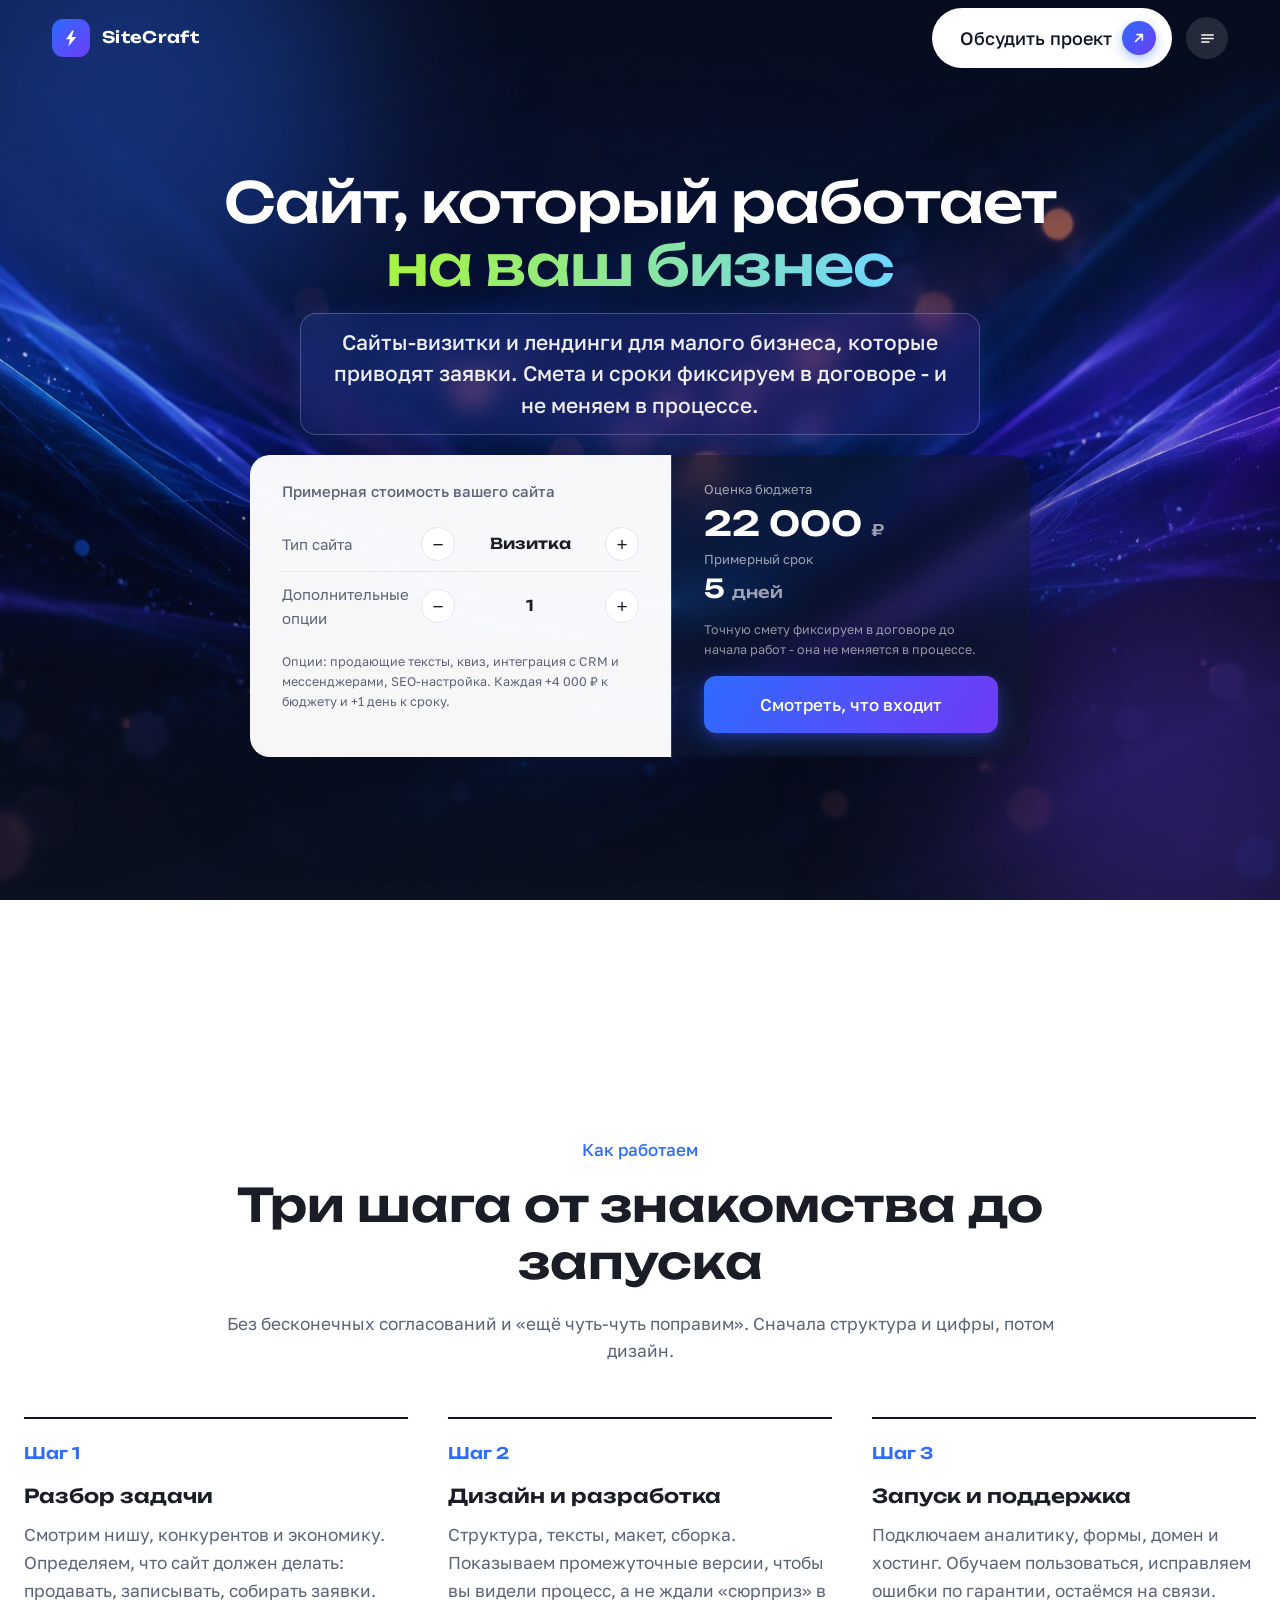
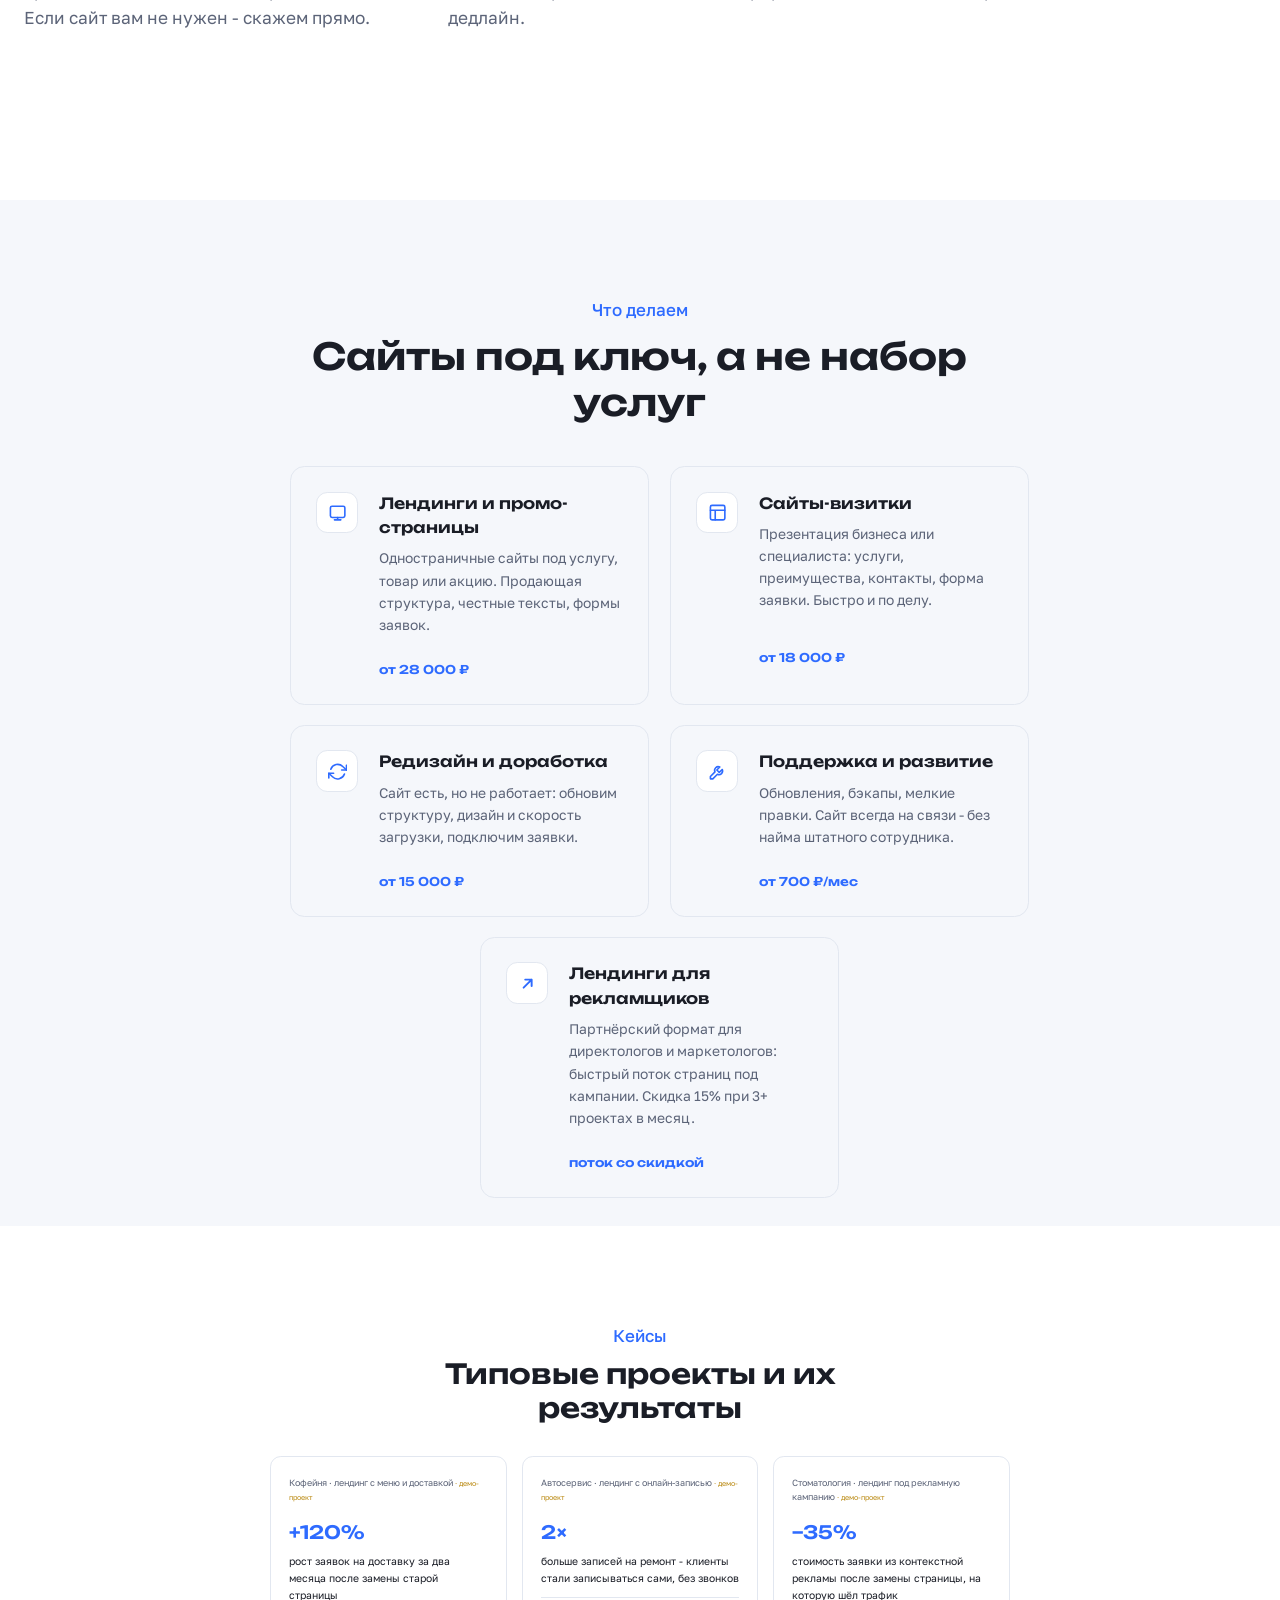
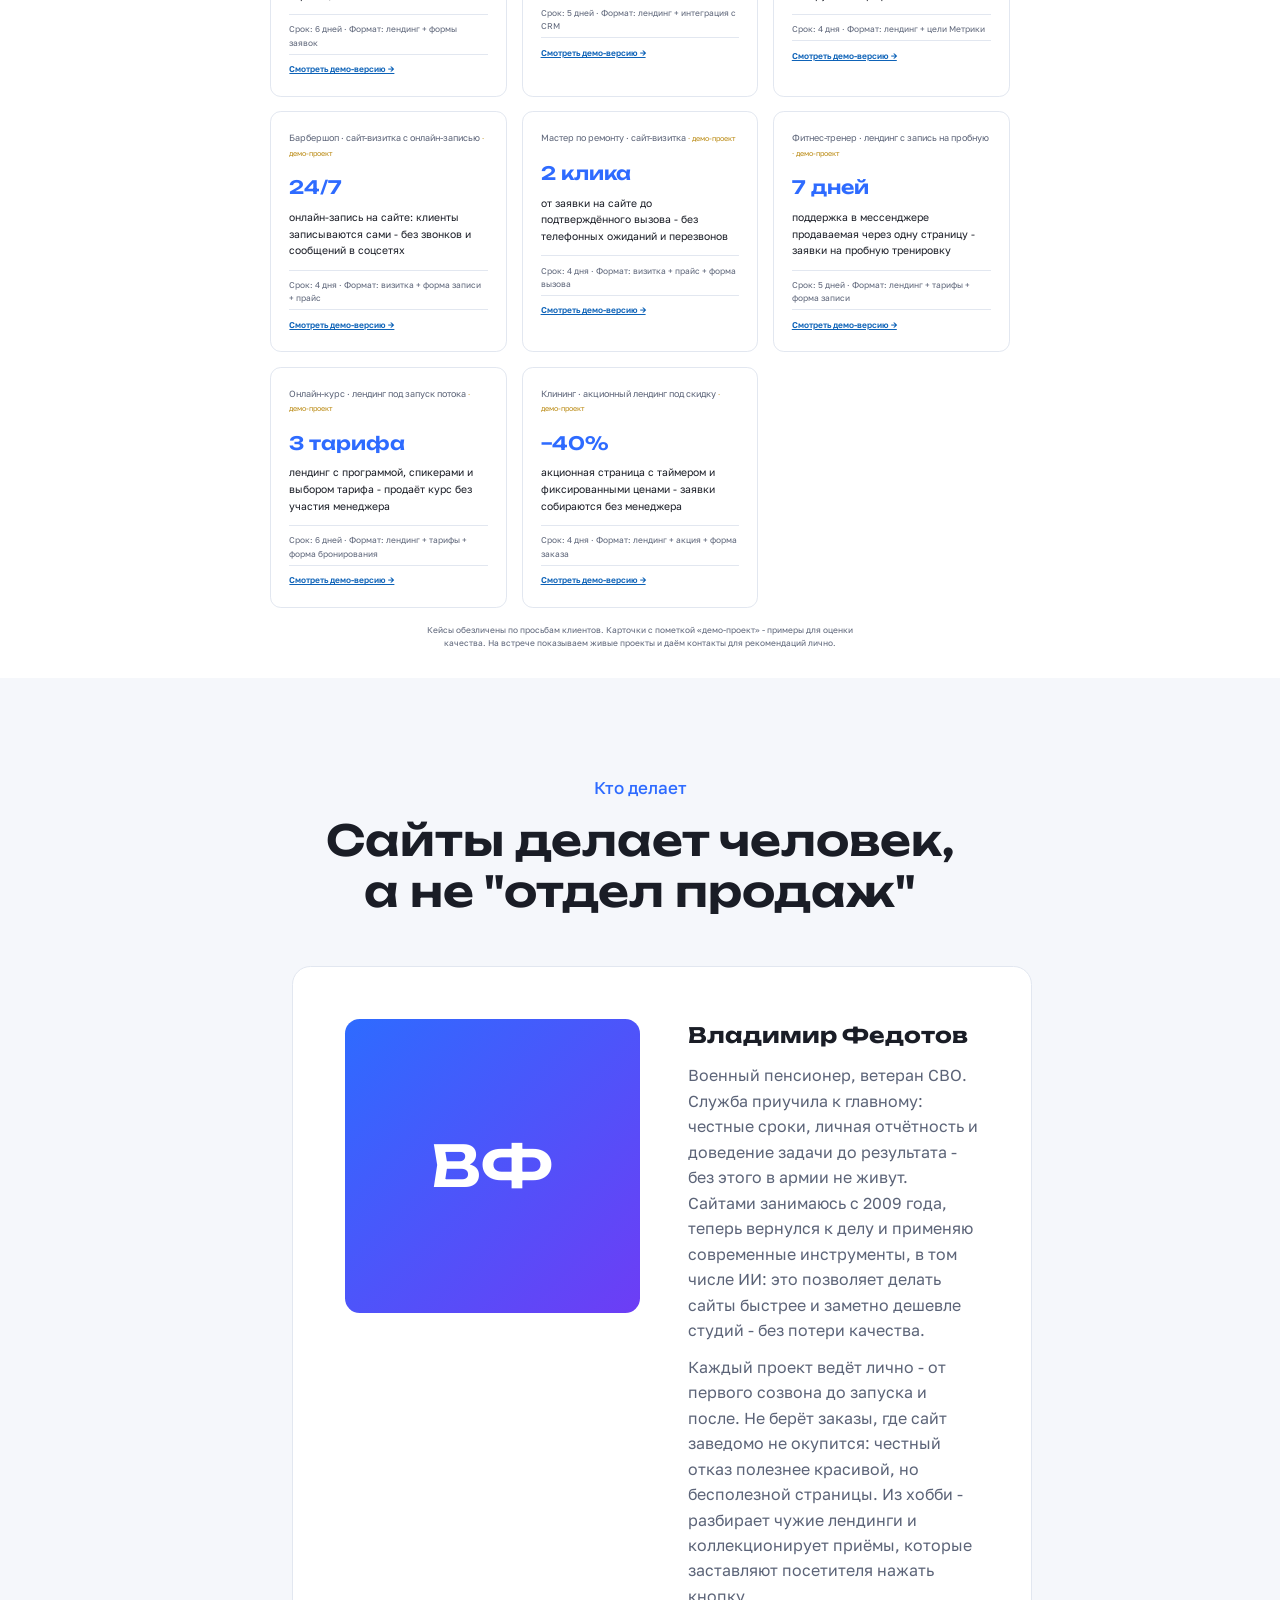
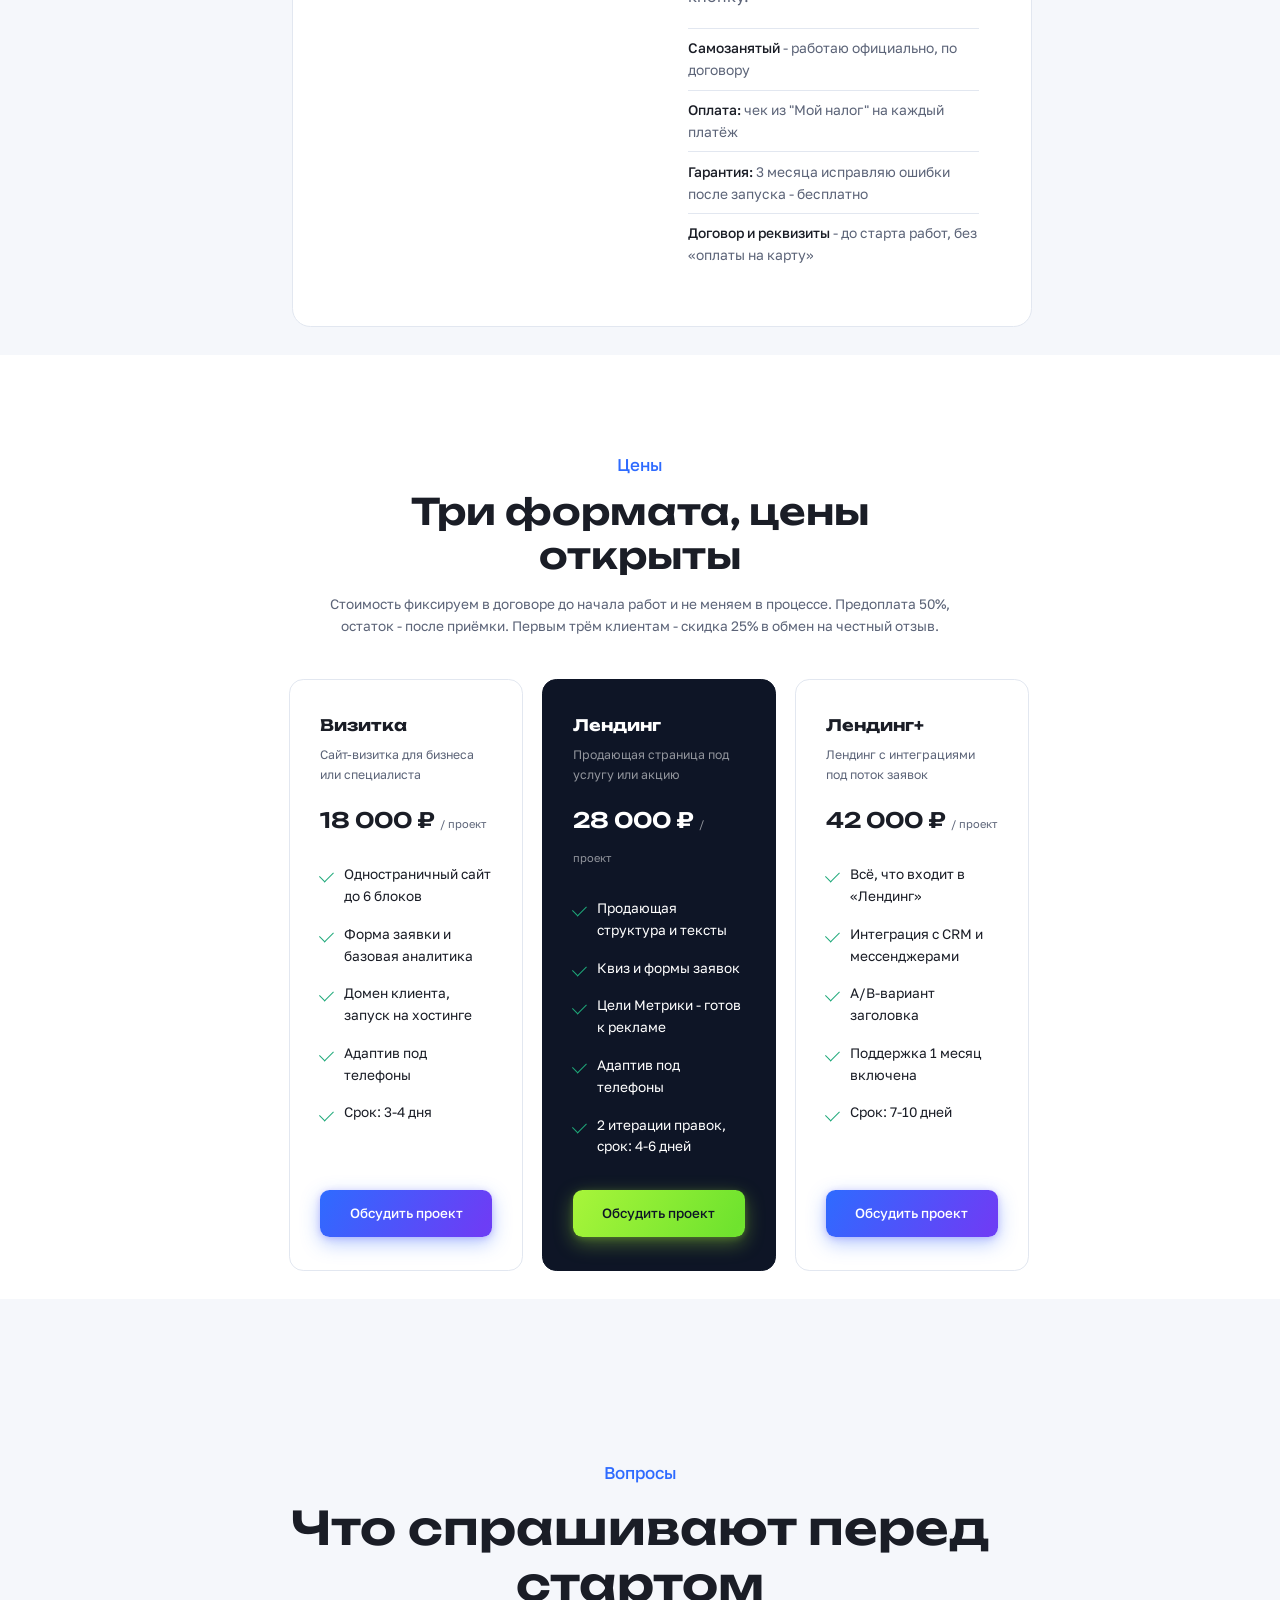
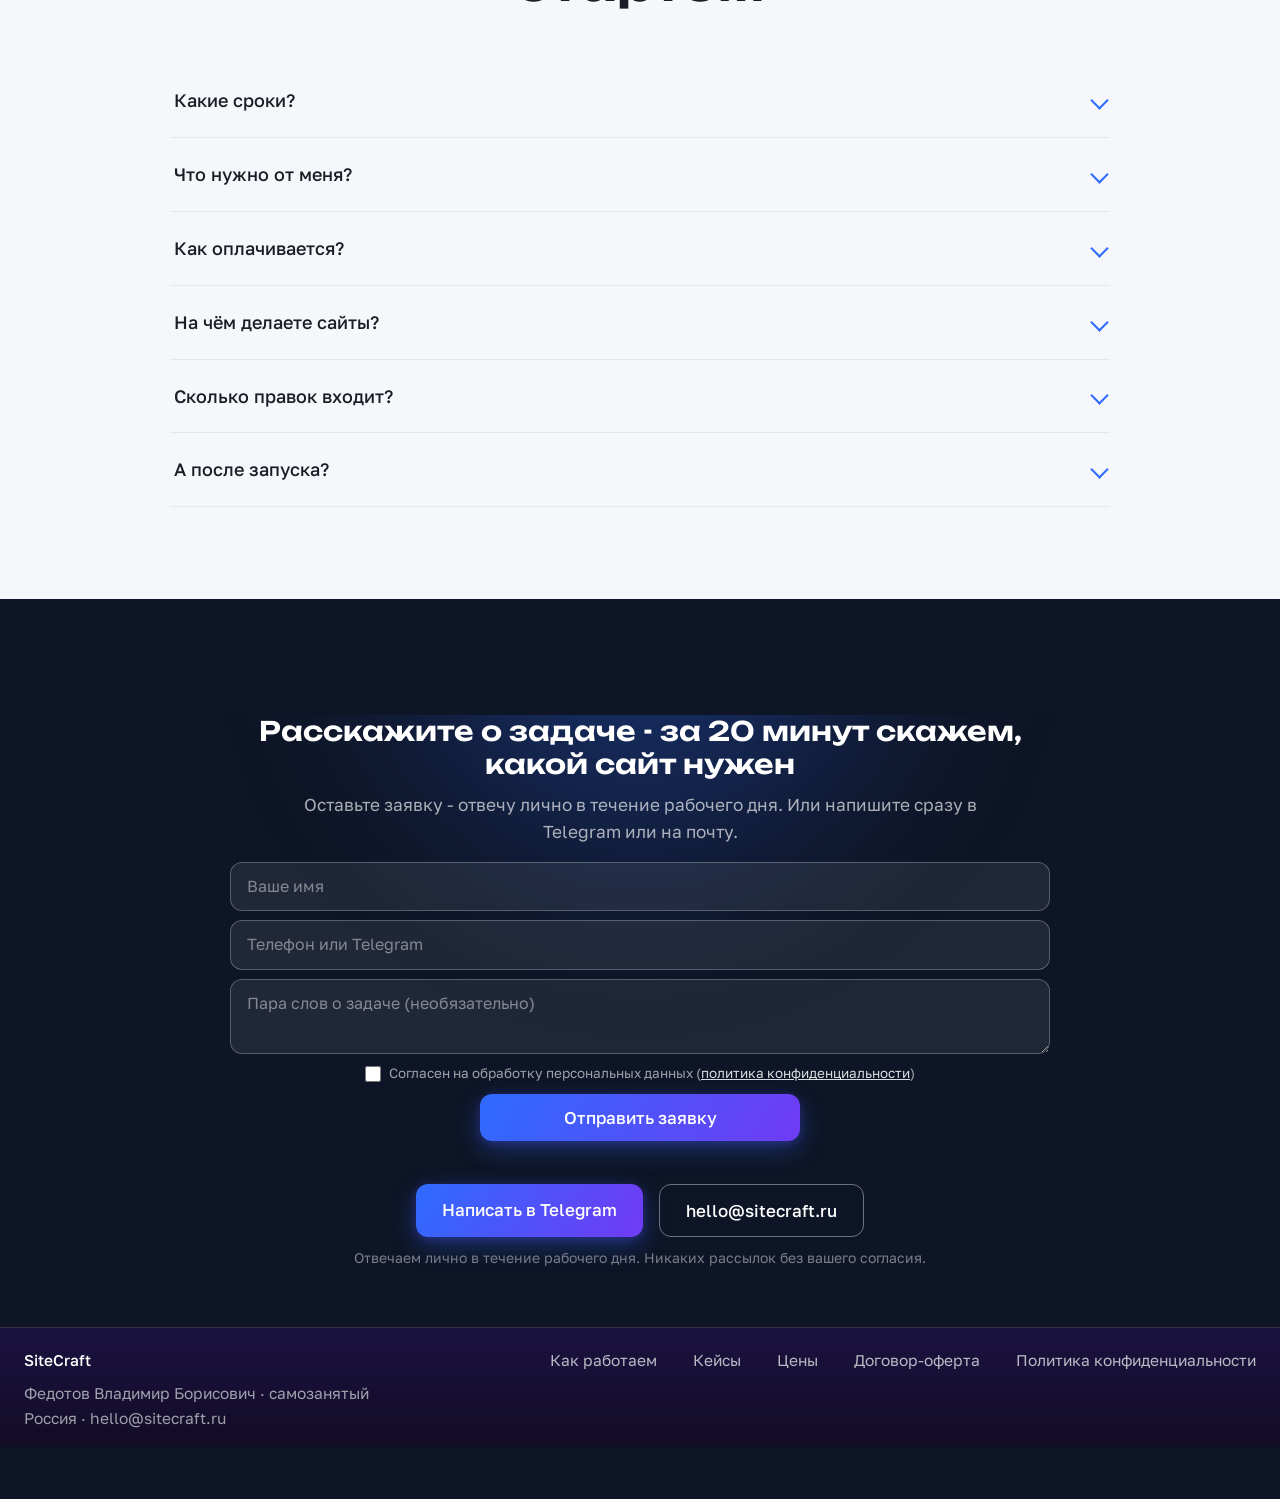
==== index.html @ a9b00335 "Шапка не перекрывает заголовки: scroll-padding-top для снапа и якорей + возврат к якорю после подгон" ====
<!DOCTYPE html>
<html lang="ru">
<head>
<meta charset="UTF-8">
<meta name="viewport" content="width=device-width, initial-scale=1.0">
<title>SiteCraft - создание сайтов для малого и среднего бизнеса</title>
<meta name="description" content="Создаю сайты-визитки и лендинги для малого бизнеса: от 18 000 ₽, 3–10 дней, договор, чек самозанятого.">
<meta property="og:title" content="SiteCraft - сайты, которые работают на ваш бизнес">
<meta property="og:description" content="Сайты-визитки и лендинги под ключ. Цены открыты: от 18 000 ₽, договор, гарантия условиями.">
<meta property="og:type" content="website">
<link rel="icon" href="data:image/svg+xml,%3Csvg xmlns='http://www.w3.org/2000/svg' viewBox='0 0 32 32'%3E%3Crect width='32' height='32' rx='9' fill='%232E6BFF'/%3E%3Cpath d='M18 5 L9 18 h6 l-3 9 L23 13 h-7 l3 -8 z' fill='white'/%3E%3C/svg%3E">
<link rel="preconnect" href="https://fonts.googleapis.com">
<link rel="preconnect" href="https://fonts.gstatic.com" crossorigin>
<link href="https://fonts.googleapis.com/css2?family=Golos+Text:wght@400;500;700&family=Unbounded:wght@500;600&display=swap" rel="stylesheet">
<link rel="stylesheet" href="css/style.css?v=22">
</head>
<body>

<header id="header">
  <nav class="nav">
    <a class="nav-logo" href="#top">
      <span class="mark">
        <svg viewBox="0 0 24 24" fill="none"><path d="M13 2 L5 13 h5 l-2 9 L18 10 h-6 l3 -8 z" fill="#fff"/></svg>
      </span>
      <span>SiteCraft</span>
    </a>
    <div class="nav-right">
      <a class="pill" href="#contacts">
        <span>Обсудить проект</span>
        <span class="circle">
          <svg viewBox="0 0 24 24" fill="none" stroke-width="2.4" stroke-linecap="round" stroke-linejoin="round"><path d="M7 17 L17 7 M9 7 h8 v8"/></svg>
        </span>
      </a>
      <button class="burger" id="burger" aria-label="Меню" aria-expanded="false">
        <svg viewBox="0 0 24 24" fill="none" stroke-width="2.2" stroke-linecap="round"><path d="M4 7h16M4 12h16M4 17h10"/></svg>
      </button>
    </div>
  </nav>
  <div class="mobile-menu" id="mobileMenu">
    <a href="#steps">Как работаем</a>
    <a href="#services">Что делаем</a>
    <a href="#cases">Кейсы</a>
    <a href="#pricing">Цены</a>
    <a href="#faq">Вопросы</a>
  </div>
</header>

<!-- Hero -->
<section class="hero" id="top" style="padding:0;">
  <div class="hero-bg" role="img" aria-label="Абстрактный тёмный фон со световыми линиями"></div>
  <div class="orb orb-1" aria-hidden="true"></div>
  <div class="orb orb-2" aria-hidden="true"></div>
  <div class="hero-inner">
    <div class="hero-top">
      <h1>Сайт, который работает<br><span class="grad-text">на ваш бизнес</span></h1>
      <p class="sub">Сайты-визитки и лендинги для малого бизнеса, которые приводят заявки. Смета и сроки фиксируем в договоре - и не меняем в процессе.</p>
    </div>
    <div class="calc-wrap">
    <div class="calc">
      <div class="calc-input">
        <h3>Примерная стоимость вашего сайта</h3>
        <div class="stepper-row">
          <span class="lbl">Тип сайта</span>
          <div class="stepper">
            <button type="button" data-target="type" data-dir="-1" aria-label="Предыдущий тип">−</button>
            <span class="val" id="typeVal">Лендинг</span>
            <button type="button" data-target="type" data-dir="1" aria-label="Следующий тип">+</button>
          </div>
        </div>
        <div class="stepper-row">
          <span class="lbl">Дополнительные опции</span>
          <div class="stepper">
            <button type="button" data-target="opts" data-dir="-1" aria-label="Меньше опций">−</button>
            <span class="val" id="optsVal">1</span>
            <button type="button" data-target="opts" data-dir="1" aria-label="Больше опций">+</button>
          </div>
        </div>
        <p class="hint">Опции: продающие тексты, квиз, интеграция с CRM и мессенджерами, SEO-настройка. Каждая +4 000 ₽ к бюджету и +1 день к сроку.</p>
      </div>
      <div class="calc-out">
        <div class="lbl">Оценка бюджета</div>
        <div class="big" id="budget">22 000 <small>₽</small></div>
        <div class="lbl">Примерный срок</div>
        <div class="big" id="termOut">5 <small>дней</small></div>
        <p class="note">Точную смету фиксируем в договоре до начала работ - она не меняется в процессе.</p>
        <a class="btn btn-primary" href="#pricing" id="calcCta">Смотреть, что входит</a>
      </div>
    </div>
    </div>
  </div>
</section>

<!-- Этапы -->
<section id="steps">
  <div class="container">
    <div class="section-head">
      <p class="section-label">Как работаем</p>
      <h2>Три шага от знакомства до запуска</h2>
      <p class="section-sub">Без бесконечных согласований и «ещё чуть-чуть поправим». Сначала структура и цифры, потом дизайн.</p>
    </div>
    <div class="steps-grid">
      <div class="step reveal">
        <span class="num">Шаг 1</span>
        <h3>Разбор задачи</h3>
        <p>Смотрим нишу, конкурентов и экономику. Определяем, что сайт должен делать: продавать, записывать, собирать заявки. Если сайт вам не нужен - скажем прямо.</p>
      </div>
      <div class="step reveal">
        <span class="num">Шаг 2</span>
        <h3>Дизайн и разработка</h3>
        <p>Структура, тексты, макет, сборка. Показываем промежуточные версии, чтобы вы видели процесс, а не ждали «сюрприз» в дедлайн.</p>
      </div>
      <div class="step reveal">
        <span class="num">Шаг 3</span>
        <h3>Запуск и поддержка</h3>
        <p>Подключаем аналитику, формы, домен и хостинг. Обучаем пользоваться, исправляем ошибки по гарантии, остаёмся на связи.</p>
      </div>
    </div>
  </div>
</section>

<!-- Услуги -->
<section class="services" id="services">
  <div class="container">
    <div class="section-head">
      <p class="section-label">Что делаем</p>
      <h2>Сайты под ключ, а не набор услуг</h2>
    </div>
    <div class="svc-list">
      <div class="svc reveal">
        <span class="icon"><svg viewBox="0 0 24 24" fill="none" stroke-width="2" stroke-linecap="round" stroke-linejoin="round"><rect x="3" y="4" width="18" height="14" rx="2"/><path d="M8 21h8M12 18v3"/></svg></span>
        <div>
          <h3>Лендинги и промо-страницы</h3>
          <p>Одностраничные сайты под услугу, товар или акцию. Продающая структура, честные тексты, формы заявок.</p>
        </div>
        <span class="tag">от 28 000 ₽</span>
      </div>
      <div class="svc reveal">
        <span class="icon"><svg viewBox="0 0 24 24" fill="none" stroke-width="2" stroke-linecap="round" stroke-linejoin="round"><rect x="3" y="3" width="18" height="18" rx="2"/><path d="M3 9h18M9 21V9"/></svg></span>
        <div>
          <h3>Сайты-визитки</h3>
          <p>Презентация бизнеса или специалиста: услуги, преимущества, контакты, форма заявки. Быстро и по делу.</p>
        </div>
        <span class="tag">от 18 000 ₽</span>
      </div>
      <div class="svc reveal">
        <span class="icon"><svg viewBox="0 0 24 24" fill="none" stroke-width="2" stroke-linecap="round" stroke-linejoin="round"><path d="M23 4v6h-6M1 20v-6h6"/><path d="M3.5 9a9 9 0 0 1 14.9-3.4L23 10M1 14l4.6 4.4A9 9 0 0 0 20.5 15"/></svg></span>
        <div>
          <h3>Редизайн и доработка</h3>
          <p>Сайт есть, но не работает: обновим структуру, дизайн и скорость загрузки, подключим заявки.</p>
        </div>
        <span class="tag">от 15 000 ₽</span>
      </div>
      <div class="svc reveal">
        <span class="icon"><svg viewBox="0 0 24 24" fill="none" stroke-width="2" stroke-linecap="round" stroke-linejoin="round"><path d="M14.7 6.3a4.5 4.5 0 0 0-6 6L3 18v3h3l5.7-5.7a4.5 4.5 0 0 0 6-6L14 13l-3-3z"/></svg></span>
        <div>
          <h3>Поддержка и развитие</h3>
          <p>Обновления, бэкапы, мелкие правки. Сайт всегда на связи - без найма штатного сотрудника.</p>
        </div>
        <span class="tag">от 700 ₽/мес</span>
      </div>
      <div class="svc reveal">
        <span class="icon"><svg viewBox="0 0 24 24" fill="none" stroke-width="2.4" stroke-linecap="round" stroke-linejoin="round"><path d="M7 17 L17 7 M9 7 h8 v8"/></svg></span>
        <div>
          <h3>Лендинги для рекламщиков</h3>
          <p>Партнёрский формат для директологов и маркетологов: быстрый поток страниц под кампании. Скидка 15% при 3+ проектах в месяц.</p>
        </div>
        <span class="tag">поток со скидкой</span>
      </div>
    </div>
  </div>
</section>

<!-- Кейсы -->
<section id="cases">
  <div class="container">
    <div class="section-head">
      <p class="section-label">Кейсы</p>
      <h2>Типовые проекты и их результаты</h2>
    </div>
    <div class="cases">
      <div class="case reveal">
        <p class="who">Кофейня · лендинг с меню и доставкой <span style="color:#b8860b;font-size:12px">· демо-проект</span></p>
        <div class="metric">+120%</div>
        <p class="what">рост заявок на доставку за два месяца после замены старой страницы</p>
        <p class="term">Срок: 6 дней · Формат: лендинг + формы заявок</p>
        <p class="term" style="margin-top:6px"><a href="cases/coffee.html" target="_blank" style="color:#0e63b8;font-weight:600">Смотреть демо-версию →</a></p>
      </div>
      <div class="case reveal">
        <p class="who">Автосервис · лендинг с онлайн-записью <span style="color:#b8860b;font-size:12px">· демо-проект</span></p>
        <div class="metric">2×</div>
        <p class="what">больше записей на ремонт - клиенты стали записываться сами, без звонков</p>
        <p class="term">Срок: 5 дней · Формат: лендинг + интеграция с CRM</p>
        <p class="term" style="margin-top:6px"><a href="cases/autoservice.html" target="_blank" style="color:#0e63b8;font-weight:600">Смотреть демо-версию →</a></p>
      </div>
      <div class="case reveal">
        <p class="who">Стоматология · лендинг под рекламную кампанию <span style="color:#b8860b;font-size:12px">· демо-проект</span></p>
        <div class="metric">−35%</div>
        <p class="what">стоимость заявки из контекстной рекламы после замены страницы, на которую шёл трафик</p>
        <p class="term">Срок: 4 дня · Формат: лендинг + цели Метрики</p>
        <p class="term" style="margin-top:6px"><a href="cases/dentistry.html" target="_blank" style="color:#0e63b8;font-weight:600">Смотреть демо-версию →</a></p>
      </div>
      <div class="case reveal">
        <p class="who">Барбершоп · сайт-визитка с онлайн-записью <span style="color:#b8860b;font-size:12px">· демо-проект</span></p>
        <div class="metric">24/7</div>
        <p class="what">онлайн-запись на сайте: клиенты записываются сами - без звонков и сообщений в соцсетях</p>
        <p class="term">Срок: 4 дня · Формат: визитка + форма записи + прайс</p>
        <p class="term" style="margin-top:6px"><a href="cases/barbershop.html" target="_blank" style="color:#0e63b8;font-weight:600">Смотреть демо-версию →</a></p>
      </div>
      <div class="case reveal">
        <p class="who">Мастер по ремонту · сайт-визитка <span style="color:#b8860b;font-size:12px">· демо-проект</span></p>
        <div class="metric">2 клика</div>
        <p class="what">от заявки на сайте до подтверждённого вызова - без телефонных ожиданий и перезвонов</p>
        <p class="term">Срок: 4 дня · Формат: визитка + прайс + форма вызова</p>
        <p class="term" style="margin-top:6px"><a href="cases/repair.html" target="_blank" style="color:#0e63b8;font-weight:600">Смотреть демо-версию →</a></p>
      </div>
      <div class="case reveal">
        <p class="who">Фитнес-тренер · лендинг с запись на пробную <span style="color:#b8860b;font-size:12px">· демо-проект</span></p>
        <div class="metric">7 дней</div>
        <p class="what">поддержка в мессенджере продаваемая через одну страницу - заявки на пробную тренировку</p>
        <p class="term">Срок: 5 дней · Формат: лендинг + тарифы + форма записи</p>
        <p class="term" style="margin-top:6px"><a href="cases/fitness.html" target="_blank" style="color:#0e63b8;font-weight:600">Смотреть демо-версию →</a></p>
      </div>
      <div class="case reveal">
        <p class="who">Онлайн-курс · лендинг под запуск потока <span style="color:#b8860b;font-size:12px">· демо-проект</span></p>
        <div class="metric">3 тарифа</div>
        <p class="what">лендинг с программой, спикерами и выбором тарифа - продаёт курс без участия менеджера</p>
        <p class="term">Срок: 6 дней · Формат: лендинг + тарифы + форма бронирования</p>
        <p class="term" style="margin-top:6px"><a href="cases/course.html" target="_blank" style="color:#0e63b8;font-weight:600">Смотреть демо-версию →</a></p>
      </div>
      <div class="case reveal">
        <p class="who">Клининг · акционный лендинг под скидку <span style="color:#b8860b;font-size:12px">· демо-проект</span></p>
        <div class="metric">−40%</div>
        <p class="what">акционная страница с таймером и фиксированными ценами - заявки собираются без менеджера</p>
        <p class="term">Срок: 4 дня · Формат: лендинг + акция + форма заказа</p>
        <p class="term" style="margin-top:6px"><a href="cases/promo.html" target="_blank" style="color:#0e63b8;font-weight:600">Смотреть демо-версию →</a></p>
      </div>
    </div>
    <p class="cases-note">Кейсы обезличены по просьбам клиентов. Карточки с пометкой «демо-проект» - примеры для оценки качества. На встрече показываем живые проекты и даём контакты для рекомендаций лично.</p>
  </div>
</section>

<!-- Автор -->
<section class="author" id="author">
  <div class="container">
    <div class="section-head">
      <p class="section-label">Кто делает</p>
      <h2>Сайты делает человек,<br>а не "отдел продаж"</h2>
    </div>
    <div class="author-box reveal">
      <div class="author-photo" aria-hidden="true">ВФ</div>
      <div>
        <h3>Владимир Федотов</h3>
        <p>Военный пенсионер, ветеран СВО. Служба приучила к главному: честные сроки, личная отчётность и доведение задачи до результата - без этого в армии не живут. Сайтами занимаюсь с 2009 года, теперь вернулся к делу и применяю современные инструменты, в том числе ИИ: это позволяет делать сайты быстрее и заметно дешевле студий - без потери качества.</p>
        <p>Каждый проект ведёт лично - от первого созвона до запуска и после. Не берёт заказы, где сайт заведомо не окупится: честный отказ полезнее красивой, но бесполезной страницы. Из хобби - разбирает чужие лендинги и коллекционирует приёмы, которые заставляют посетителя нажать кнопку.</p>
        <ul class="requisites">
          <li><b>Самозанятый</b> - работаю официально, по договору</li>
          <li><b>Оплата:</b> чек из "Мой налог" на каждый платёж</li>
          <li><b>Гарантия:</b> 3 месяца исправляю ошибки после запуска - бесплатно</li>
          <li><b>Договор и реквизиты</b> - до старта работ, без «оплаты на карту»</li>
        </ul>
      </div>
    </div>
  </div>
</section>

<!-- Цены -->
<section id="pricing">
  <div class="container">
    <div class="section-head">
      <p class="section-label">Цены</p>
      <h2>Три формата, цены открыты</h2>
      <p class="section-sub">Стоимость фиксируем в договоре до начала работ и не меняем в процессе. Предоплата 50%, остаток - после приёмки. Первым трём клиентам - скидка 25% в обмен на честный отзыв.</p>
    </div>
    <div class="pricing">
      <div class="price-card reveal">
        <h3>Визитка</h3>
        <p class="for">Сайт-визитка для бизнеса или специалиста</p>
        <div class="price">18 000 ₽ <small>/ проект</small></div>
        <ul>
          <li>Одностраничный сайт до 6 блоков</li>
          <li>Форма заявки и базовая аналитика</li>
          <li>Домен клиента, запуск на хостинге</li>
          <li>Адаптив под телефоны</li>
          <li>Срок: 3-4 дня</li>
        </ul>
        <a class="btn btn-primary" href="#contacts">Обсудить проект</a>
      </div>
      <div class="price-card featured reveal">
        <h3>Лендинг</h3>
        <p class="for">Продающая страница под услугу или акцию</p>
        <div class="price">28 000 ₽ <small>/ проект</small></div>
        <ul>
          <li>Продающая структура и тексты</li>
          <li>Квиз и формы заявок</li>
          <li>Цели Метрики - готов к рекламе</li>
          <li>Адаптив под телефоны</li>
          <li>2 итерации правок, срок: 4-6 дней</li>
        </ul>
        <a class="btn btn-primary" href="#contacts">Обсудить проект</a>
      </div>
      <div class="price-card reveal">
        <h3>Лендинг+</h3>
        <p class="for">Лендинг с интеграциями под поток заявок</p>
        <div class="price">42 000 ₽ <small>/ проект</small></div>
        <ul>
          <li>Всё, что входит в «Лендинг»</li>
          <li>Интеграция с CRM и мессенджерами</li>
          <li>A/B-вариант заголовка</li>
          <li>Поддержка 1 месяц включена</li>
          <li>Срок: 7-10 дней</li>
        </ul>
        <a class="btn btn-primary" href="#contacts">Обсудить проект</a>
      </div>
    </div>
  </div>
</section>

<!-- FAQ -->
<section class="services" id="faq">
  <div class="container">
    <div class="section-head">
      <p class="section-label">Вопросы</p>
      <h2>Что спрашивают перед стартом</h2>
    </div>
    <div class="faq">
      <details class="reveal">
        <summary>Какие сроки?</summary>
        <p>Сайт-визитка - 3-4 дня, лендинг - 4-6 дней, лендинг с интеграциями - 7-10 дней. Срок фиксируем в договоре. Срочный запуск за 48 часов - +50% к стоимости.</p>
      </details>
      <details class="reveal">
        <summary>Что нужно от меня?</summary>
        <p>Описание бизнеса, доступы к старому сайту (если есть) и 1-2 часа в неделю на согласования. Тексты пишем мы - вам останется проверить факты.</p>
      </details>
      <details class="reveal">
        <summary>Как оплачивается?</summary>
        <p>Предоплата 50%, остаток - после приёмки. На Авито и Kwork работаю через безопасную сделку. После каждого платежа - чек из «Мой налог», работаю официально как самозанятый.</p>
      </details>
      <details class="reveal">
        <summary>На чём делаете сайты?</summary>
        <p>Подбираем под задачу: современные конструкторы без абонентской платы, Tilda, WordPress или самописная сборка. Не привязываем вас к себе - по договору сайт и доступы принадлежат вам.</p>
      </details>
      <details class="reveal">
        <summary>Сколько правок входит?</summary>
        <p>Две итерации правок на каждом этапе. Обычно этого хватает, потому что показываем промежуточные версии, а не ждём дедлайна.</p>
      </details>
      <details class="reveal">
        <summary>А после запуска?</summary>
        <p>3 месяца исправляю ошибки бесплатно. Дальше - по желанию: поддержка от 700 ₽/мес или разовые задачи. Правки сверх двух итераций - 1 500 ₽/час.</p>
      </details>
    </div>
  </div>
</section>

<!-- Финальный CTA и подвал: на компьютере - один общий экран -->
<div class="tail">
<section class="final" id="contacts">
  <div class="container">
    <h2>Расскажите о задаче - за 20 минут скажем, какой сайт нужен</h2>
    <p>Оставьте заявку - отвечу лично в течение рабочего дня. Или напишите сразу в Telegram или на почту.</p>
    <form id="leadForm" action="https://formsubmit.co/ajax/fedotov1963@yandex.ru" method="POST">
      <input type="text" name="_honey" style="display:none" tabindex="-1" autocomplete="off">
      <input type="hidden" name="_subject" value="Заявка с сайта SiteCraft">
      <input type="hidden" name="_template" value="table">
      <input type="hidden" name="_captcha" value="false">
      <input type="text" name="Имя" placeholder="Ваше имя" required>
      <input type="text" name="Телефон или Telegram" placeholder="Телефон или Telegram" required>
      <textarea name="Сообщение" placeholder="Пара слов о задаче (необязательно)" rows="2"></textarea>
      <label class="consent">
        <input type="checkbox" required>
        <span>Согласен на обработку персональных данных (<a href="privacy.html" style="color:rgba(255,255,255,.85);">политика конфиденциальности</a>)</span>
      </label>
      <button class="btn btn-primary" type="submit">Отправить заявку</button>
      <p class="form-status" id="formStatus"></p>
    </form>
    <div class="actions">
      <a class="btn btn-primary" href="https://t.me/sitecraft_studio" target="_blank" rel="noopener">Написать в Telegram</a>
      <a class="btn btn-ghost-dark" href="mailto:hello@sitecraft.ru">hello@sitecraft.ru</a>
    </div>
    <p class="fine">Отвечаем лично в течение рабочего дня. Никаких рассылок без вашего согласия.</p>
  </div>
</section>

<footer>
  <div class="container footer-grid">
    <div>
      <p style="color:#fff; font-weight:500; margin-bottom:8px;">SiteCraft</p>
      <p>Федотов Владимир Борисович · самозанятый</p>
      <p>Россия · hello@sitecraft.ru</p>
    </div>
    <ul class="footer-links">
      <li><a href="#steps">Как работаем</a></li>
      <li><a href="#cases">Кейсы</a></li>
      <li><a href="#pricing">Цены</a></li>
      <li><a href="oferta.html">Договор-оферта</a></li>
      <li><a href="privacy.html">Политика конфиденциальности</a></li>
    </ul>
  </div>
</footer>
</div>

<script src="js/main.js?v=5" defer></script>
</body>
</html>
---- css/style.css ----
:root {
  --blue: #2E6BFF;
  --blue-dark: #2456CC;
  --lime: #A8F53A;
  --ink: #0E1526;
  --text: #1A1D26;
  --muted: #5C6478;
  --cloud: #F5F7FB;
  --line: #E2E7F0;
  --white: #FFFFFF;
  --green: #1FA97A;
  --txt: 17px;
}

* { margin: 0; padding: 0; box-sizing: border-box; }
html { scroll-behavior: smooth; scroll-snap-type: y proximity; -webkit-text-size-adjust: 100%; }
body { overflow-x: hidden; }
body {
  font-family: 'Golos Text', 'Segoe UI', Arial, sans-serif;
  color: var(--text);
  background: var(--white);
  font-size: 17px;
  line-height: 1.6;
  -webkit-font-smoothing: antialiased;
}
h1, h2, h3 { font-family: 'Unbounded', 'Golos Text', sans-serif; }
.container { max-width: 1120px; margin: 0 auto; padding: 0 24px; }
section { padding: 100px 0; scroll-snap-align: start; scroll-margin-top: 76px; }
footer { scroll-snap-align: end; }

/* ---------- Шапка ---------- */
header {
  position: fixed; top: 0; left: 0; right: 0; z-index: 50;
  transition: background .3s, border-color .3s;
  border-bottom: 1px solid transparent;
}
header.scrolled {
  background: rgba(14, 21, 38, .92);
  border-bottom-color: rgba(255,255,255,.08);
}
.nav {
  display: flex; align-items: center; justify-content: space-between;
  height: 76px; max-width: 1240px; margin: 0 auto; padding: 0 32px;
}
.nav-logo { display: flex; align-items: center; gap: 12px; text-decoration: none; }
.nav-logo .mark {
  width: 38px; height: 38px; border-radius: 11px;
  background: linear-gradient(135deg, #2E6BFF, #6D3DF5);
  display: grid; place-items: center; flex: none;
}
.nav-logo .mark svg { width: 19px; height: 19px; }
.nav-logo span {
  font-family: 'Unbounded', sans-serif; font-weight: 600; font-size: 14px;
  color: var(--white); letter-spacing: .02em;
}
.nav-right { display: flex; align-items: center; gap: 14px; }
.pill {
  display: inline-flex; align-items: center; gap: 10px;
  background: var(--white); color: var(--ink);
  font-family: 'Golos Text', sans-serif; font-weight: 500; font-size: 15px;
  padding: 11px 14px 11px 22px; border-radius: 100px;
  text-decoration: none; border: none; cursor: pointer;
  transition: box-shadow .2s, transform .1s;
}
.pill:hover { box-shadow: 0 6px 20px rgba(0,0,0,.3); }
.pill:active { transform: scale(.98); }
.pill .circle {
  width: 30px; height: 30px; border-radius: 50%;
  background: linear-gradient(135deg, #2E6BFF, #6D3DF5);
  box-shadow: 0 4px 12px rgba(46,107,255,.4);
  display: grid; place-items: center; flex: none;
}
.pill .circle svg { width: 14px; height: 14px; stroke: #fff; }
.burger {
  display: grid; place-items: center;
  width: 42px; height: 42px; border-radius: 50%;
  background: rgba(255,255,255,.12); border: none; cursor: pointer;
}
.burger svg { width: 17px; height: 17px; stroke: #fff; }
.mobile-menu {
  display: none; flex-direction: column; gap: 4px;
  background: rgba(14,21,38,.97); padding: 12px 32px 24px;
  border-bottom: 1px solid rgba(255,255,255,.1);
}
.mobile-menu.open { display: flex; }
.mobile-menu a {
  color: rgba(255,255,255,.85); text-decoration: none; font-size: 16px; padding: 12px 0;
}

/* ---------- Hero ---------- */
.hero {
  position: relative; min-height: 100vh;
  display: flex; flex-direction: column;
  color: var(--white);
  overflow: hidden;
}
.hero-bg {
  position: absolute; inset: 0;
  background: url('../assets/hero-bg.jpg') center / cover no-repeat, var(--ink);
}
.hero-bg::after {
  content: ""; position: absolute; inset: 0;
  background: linear-gradient(180deg, rgba(14,21,38,.45) 0%, rgba(14,21,38,.15) 45%, rgba(14,21,38,.72) 100%);
}
.hero-inner {
  position: relative; z-index: 1; flex: 1;
  display: flex; flex-direction: column; justify-content: center;
  padding: 84px 0 20px;
}
.hero-top {
  position: relative; z-index: 1;
  text-align: center; padding: 0 24px 20px;
}
.hero h1 {
  font-size: clamp(32px, 5vw, 56px); font-weight: 500;
  letter-spacing: -.015em; line-height: 1.12;
  max-width: 900px; margin: 0 auto 16px;
}
/* Вторая строка заголовка - переливающийся градиент */
.grad-text {
  background: linear-gradient(110deg, #A8F53A 0%, #6FD6FF 50%, #A8F53A 100%);
  background-size: 200% 100%;
  -webkit-background-clip: text; background-clip: text;
  color: transparent;
  animation: gradflow 6s ease-in-out infinite;
}
@keyframes gradflow {
  0%, 100% { background-position: 0% 0; }
  50% { background-position: 100% 0; }
}

/* Свечения, плывущие за контентом hero */
.orb {
  position: absolute; border-radius: 50%;
  filter: blur(90px); pointer-events: none;
}
.orb-1 {
  width: 480px; height: 480px; top: -140px; left: -120px;
  background: rgba(46,107,255,.38);
  animation: drift1 14s ease-in-out infinite;
}
.orb-2 {
  width: 420px; height: 420px; bottom: -80px; right: -100px;
  background: rgba(109,61,245,.32);
  animation: drift2 18s ease-in-out infinite;
}
@keyframes drift1 {
  0%, 100% { transform: translate(0, 0); }
  50% { transform: translate(70px, 50px); }
}
@keyframes drift2 {
  0%, 100% { transform: translate(0, 0); }
  50% { transform: translate(-60px, -40px); }
}
.hero .sub {
  display: inline-block;
  font-size: clamp(16px, 2vw, 21px); font-weight: 500;
  line-height: 1.5; color: rgba(255,255,255,.92);
  max-width: 680px; margin: 0 auto;
  background: linear-gradient(120deg, rgba(46,107,255,.16) 0%, rgba(109,61,245,.14) 50%, rgba(46,107,255,.16) 100%);
  background-size: 200% 100%;
  animation: subflow 7s ease-in-out infinite,
             platefloat 6s ease-in-out infinite,
             plateglow 5s ease-in-out infinite;
  backdrop-filter: blur(10px); -webkit-backdrop-filter: blur(10px);
  border: 1px solid rgba(255,255,255,.22);
  border-radius: 16px;
  padding: 13px 22px;
  box-shadow: 0 8px 28px rgba(46,107,255,.18);
}
/* плашка слегка парит над фоном */
@keyframes platefloat {
  0%, 100% { transform: translateY(0); }
  50% { transform: translateY(-4px); }
}
/* мягкое пульсирование свечения и рамки */
@keyframes plateglow {
  0%, 100% {
    box-shadow: 0 8px 28px rgba(46,107,255,.18);
    border-color: rgba(255,255,255,.22);
  }
  50% {
    box-shadow: 0 12px 36px rgba(109,61,245,.35), 0 0 18px rgba(168,245,58,.12);
    border-color: rgba(168,245,58,.4);
  }
}
@keyframes subflow {
  0%, 100% { background-position: 0% 0; }
  50% { background-position: 100% 0; }
}

/* Калькулятор */
.calc-wrap { position: relative; z-index: 1; padding: 0 24px 36px; }
.calc {
  max-width: 780px; margin: 0 auto;
  display: grid; grid-template-columns: 1.15fr 1fr;
  border-radius: 20px; overflow: hidden;
  box-shadow: 0 30px 80px rgba(5,10,25,.5);
}
.calc-input {
  background: rgba(255,255,255,.97);
  padding: 24px 32px;
}
.calc-input h3 {
  font-family: 'Golos Text', sans-serif; font-size: 15px; font-weight: 500;
  color: var(--muted); margin-bottom: 14px;
}
.stepper-row {
  display: flex; align-items: center; justify-content: space-between; gap: 12px;
  padding: 10px 0; border-top: 1px solid var(--line);
}
.stepper-row:first-of-type { border-top: none; }
.stepper-row .lbl { font-size: 15px; color: var(--muted); }
.stepper { display: flex; align-items: center; gap: 16px; }
.stepper button {
  width: 34px; height: 34px; border-radius: 50%;
  border: 1.5px solid var(--line); background: var(--white);
  font-size: 19px; color: var(--text); cursor: pointer; line-height: 1;
  transition: border-color .2s, background .2s;
  display: grid; place-items: center;
}
.stepper button:hover { border-color: var(--blue); color: var(--blue); }
.stepper .val {
  font-family: 'Unbounded', sans-serif; font-size: 15px; font-weight: 600;
  min-width: 118px; text-align: center; white-space: nowrap;
  color: var(--text);
}
.calc-input .hint { margin-top: 12px; font-size: 12.5px; color: var(--muted); }
.calc-out {
  background: rgba(14,21,38,.55);
  backdrop-filter: blur(14px); -webkit-backdrop-filter: blur(14px);
  border-left: 1px solid rgba(255,255,255,.14);
  padding: 24px 32px; color: var(--white);
  display: flex; flex-direction: column; justify-content: center;
}
.calc-out .lbl { font-size: 13px; color: rgba(255,255,255,.6); margin-bottom: 4px; }
.calc-out .big {
  font-family: 'Unbounded', sans-serif; font-size: 34px; font-weight: 600;
  line-height: 1.15; margin-bottom: 6px;
}
.calc-out .big small { font-size: 16px; font-weight: 500; color: rgba(255,255,255,.6); }
#termOut { font-size: 26px; }
.calc-out .note { font-size: 12.5px; color: rgba(255,255,255,.55); margin-top: 10px; }
.calc-out .btn { margin-top: 16px; align-self: flex-start; }

.btn {
  display: inline-block; border: none; cursor: pointer; text-decoration: none;
  font-family: 'Golos Text', sans-serif; font-weight: 500; font-size: 15px;
  padding: 13px 26px; border-radius: 12px;
  transition: background .2s, box-shadow .2s, transform .1s;
}
.btn-primary {
  position: relative; overflow: hidden;
  background: linear-gradient(120deg, #2E6BFF 0%, #6D3DF5 50%, #2E6BFF 100%);
  background-size: 200% 100%;
  background-position: 0% 0;
  color: var(--white);
  box-shadow: 0 8px 24px rgba(46,107,255,.35), 0 2px 8px rgba(109,61,245,.25);
  transition: background-position .5s ease, box-shadow .2s, transform .1s, filter .2s;
}
.btn-primary:hover {
  background-position: 100% 0;
  box-shadow: 0 12px 32px rgba(46,107,255,.5), 0 4px 12px rgba(109,61,245,.35);
}
.btn-primary:active { transform: scale(.98); }
/* блик, пробегающий по кнопке при наведении */
.btn-primary::after {
  content: ""; position: absolute; top: 0; left: -80%;
  width: 50%; height: 100%;
  background: linear-gradient(100deg, transparent, rgba(255,255,255,.35), transparent);
  transform: skewX(-20deg);
  transition: left .6s ease;
  pointer-events: none;
}
.btn-primary:hover::after { left: 130%; }
.btn-ghost-dark {
  background: transparent; color: var(--white);
  border: 1.5px solid rgba(255,255,255,.4);
}
.btn-ghost-dark:hover { background: rgba(255,255,255,.1); }

/* ---------- Секции ---------- */
.section-head { text-align: center; max-width: 640px; margin: 0 auto 64px; }
.section-label { font-size: 15px; color: var(--blue); font-weight: 500; margin-bottom: 14px; }
h2 { font-size: clamp(25px, 3.4vw, 38px); font-weight: 600; line-height: 1.22; }
.section-sub { color: var(--muted); margin-top: 16px; font-size: var(--txt); }

/* Этапы */
.steps-grid { display: grid; grid-template-columns: repeat(3, 1fr); gap: 40px; }
.step { border-top: 2px solid var(--ink); padding-top: 22px; }
.step .num {
  font-family: 'Unbounded', sans-serif; font-size: 14px; font-weight: 600;
  color: var(--blue); display: block; margin-bottom: 14px;
}
.step h3 { font-size: 19px; font-weight: 600; margin-bottom: 10px; }
.step p { color: var(--muted); font-size: var(--txt); }

/* Услуги */
.services { background: var(--cloud); }
.svc-list { max-width: 880px; margin: 0 auto; }
.svc {
  display: grid; grid-template-columns: 56px 1fr auto; gap: 28px; align-items: start;
  padding: 32px 8px; border-top: 1px solid var(--line);
  transition: background .2s;
}
.svc:hover { background: rgba(46,107,255,.03); }
.svc:last-child { border-bottom: 1px solid var(--line); }
.svc .icon {
  width: 52px; height: 52px; border-radius: 14px;
  background: var(--white); border: 1px solid var(--line);
  display: grid; place-items: center;
}
.svc .icon svg { width: 24px; height: 24px; stroke: var(--blue); }
.svc h3 { font-size: 19px; font-weight: 600; margin-bottom: 8px; }
.svc p { color: var(--muted); font-size: var(--txt); max-width: 560px; }
.svc .tag {
  font-family: 'Unbounded', sans-serif; font-size: 13px; font-weight: 600;
  color: var(--blue); white-space: nowrap; padding-top: 6px;
}

/* Кейсы */
.cases { display: grid; grid-template-columns: repeat(3, 1fr); gap: 24px; }
.case { border: 1px solid var(--line); border-radius: 18px; padding: 32px 30px; transition: border-color .2s; }
.case:hover { border-color: #C6D2E8; }
.case .who { font-size: 14px; color: var(--muted); margin-bottom: 22px; }
.case .metric { font-family: 'Unbounded', sans-serif; font-size: 30px; font-weight: 600; color: var(--blue); }
.case .what { margin-top: 10px; font-size: var(--txt); }
.case .term { margin-top: 18px; font-size: 13px; color: var(--muted); border-top: 1px solid var(--line); padding-top: 14px; }
.cases-note { max-width: 720px; margin: 26px auto 0; text-align: center; font-size: 13.5px; color: var(--muted); }

/* Автор */
.author { background: var(--cloud); }
.author-box {
  max-width: 880px; margin: 0 auto;
  display: grid; grid-template-columns: 300px 1fr; gap: 52px; align-items: start;
  background: var(--white); border: 1px solid var(--line); border-radius: 20px;
  padding: 48px;
}
.author-photo {
  aspect-ratio: 1; border-radius: 16px;
  background: linear-gradient(135deg, #2E6BFF, #6D3DF5);
  display: grid; place-items: center;
  font-family: 'Unbounded', sans-serif; font-size: 62px; font-weight: 600; color: var(--white);
}
.author-box h3 { font-size: 23px; margin-bottom: 12px; }
.author-box p { color: var(--muted); margin-bottom: 12px; font-size: var(--txt); }
.requisites { list-style: none; margin-top: 20px; font-size: 14px; color: var(--muted); }
.requisites li { padding: 9px 0; border-top: 1px solid var(--line); }
.requisites b { color: var(--text); font-weight: 500; }

/* Цены */
.pricing { display: grid; grid-template-columns: repeat(3, 1fr); gap: 24px; }
.price-card {
  border: 1px solid var(--line); border-radius: 18px; padding: 36px 30px;
  display: flex; flex-direction: column; transition: border-color .2s;
}
.price-card:hover { border-color: #C6D2E8; }
.price-card.featured { background: var(--ink); color: var(--white); border-color: var(--ink); }
.price-card h3 { font-size: 18px; margin-bottom: 8px; }
.price-card .for { font-size: 14px; color: var(--muted); margin-bottom: 24px; }
.price-card.featured .for { color: rgba(255,255,255,.55); }
.price { font-family: 'Unbounded', sans-serif; font-size: 25px; font-weight: 600; margin-bottom: 24px; }
.price small { font-family: 'Golos Text', sans-serif; font-size: 14px; font-weight: 400; color: var(--muted); }
.price-card.featured .price small { color: rgba(255,255,255,.55); }
.price-card ul { list-style: none; margin-bottom: 30px; flex: 1; }
.price-card li { padding: 8px 0 8px 26px; position: relative; font-size: var(--txt); }
.price-card li::before {
  content: ""; position: absolute; left: 0; top: 15px;
  width: 13px; height: 7px;
  border-left: 2px solid var(--green); border-bottom: 2px solid var(--green);
  transform: rotate(-45deg);
}
.price-card .btn { text-align: center; }
.price-card.featured .btn-primary {
  background: linear-gradient(120deg, #A8F53A 0%, #6FE32E 50%, #A8F53A 100%);
  background-size: 200% 100%;
  background-position: 0% 0;
  color: var(--ink);
  box-shadow: 0 8px 24px rgba(168,245,58,.35), 0 2px 8px rgba(168,245,58,.2);
  transition: background-position .5s ease, box-shadow .2s, transform .1s;
}
.price-card.featured .btn-primary:hover {
  background-position: 100% 0;
  box-shadow: 0 12px 32px rgba(168,245,58,.5);
}

/* FAQ */
.faq { max-width: 760px; margin: 0 auto; }
details { border-bottom: 1px solid var(--line); padding: 22px 4px; }
summary {
  cursor: pointer; font-weight: 500; font-size: 17px; list-style: none;
  display: flex; justify-content: space-between; align-items: center; gap: 16px;
}
summary::-webkit-details-marker { display: none; }
summary::after {
  content: ""; flex: none; width: 11px; height: 11px;
  border-right: 2px solid var(--blue); border-bottom: 2px solid var(--blue);
  transform: rotate(45deg); transition: transform .25s;
}
details[open] summary::after { transform: rotate(-135deg); }
details p { color: var(--muted); padding-top: 14px; max-width: 660px; font-size: var(--txt); }

/* Финальный CTA */
.final { background: var(--ink); color: var(--white); text-align: center; position: relative; overflow: hidden; }
.final::before {
  content: ""; position: absolute; width: 760px; height: 760px;
  top: -480px; left: 50%; transform: translateX(-50%);
  background: radial-gradient(circle, rgba(46,107,255,.4), transparent 62%);
  filter: blur(70px);
}
.final .container { position: relative; z-index: 1; }
.final h2 { margin: 0 auto 20px; max-width: 620px; }
.final p { color: rgba(255,255,255,.65); max-width: 500px; margin: 0 auto 36px; font-size: var(--txt); }
.final .actions { display: flex; gap: 16px; justify-content: center; flex-wrap: wrap; }
.final .fine { margin-top: 22px; font-size: 14px; color: rgba(255,255,255,.45); }

/* Подвал - сливово-фиолетовый градиент, отличается от тёмно-синего блока CTA */
footer {
  background: linear-gradient(180deg, #1B1240 0%, #120C26 100%);
  border-top: 1px solid rgba(109,61,245,.35);
  color: rgba(255,255,255,.6); padding: 46px 0; font-size: 14px;
}
.footer-grid { display: flex; justify-content: space-between; gap: 32px; flex-wrap: wrap; }
footer a { color: rgba(255,255,255,.7); text-decoration: none; }
footer a:hover { color: var(--white); }
.footer-links { display: flex; gap: 24px; list-style: none; flex-wrap: wrap; }

:focus-visible { outline: 2px solid var(--blue); outline-offset: 3px; border-radius: 4px; }

@media (max-width: 900px) {
  :root { --txt: 15px; }
  /* каждый блок целиком на экране, жёсткое прилипание к границе экрана */
  html { scroll-snap-type: y mandatory; }
  /* подвал - тоже полноценный экран */
  footer {
    min-height: 100svh; scroll-snap-align: start;
    display: flex; flex-direction: column; justify-content: center;
    padding: 76px 0 12px;
  }
  footer .footer-grid { flex-direction: column; gap: 26px; }
  section { padding: 68px 0; }
  .nav { padding: 0 20px; height: 64px; }
  .nav-logo .mark { width: 32px; height: 32px; border-radius: 9px; }
  .nav-right .pill span { display: none; }
  .nav-right .pill { padding: 8px; }
  /* hero целиком в один экран телефона */
  .hero { min-height: 100svh; }
  .hero-inner { padding: 76px 0 10px; }
  .hero-top { padding: 0 16px 12px; }
  .hero h1 { font-size: clamp(23px, 7vw, 28px); margin-bottom: 8px; }
  .hero .sub { font-size: 12.5px; padding: 8px 12px; line-height: 1.4; }
  .calc-wrap { padding: 0 16px 8px; }
  .calc { grid-template-columns: 1fr; border-radius: 16px; }
  .calc-input { padding: 10px 14px; }
  .calc-input h3 { font-size: 12.5px; margin-bottom: 4px; }
  .stepper-row { flex-wrap: nowrap; padding: 5px 0; gap: 8px; }
  .stepper-row .lbl { font-size: 13px; }
  .stepper { gap: 8px; margin-left: auto; flex: none; }
  .stepper button { width: 28px; height: 28px; font-size: 16px; }
  .stepper .val { min-width: 68px; font-size: 12px; }
  .calc-input .hint { margin-top: 6px; font-size: 10.5px; line-height: 1.35; }
  /* оценка и срок - в одну строку, кнопка во всю ширину, всё видно без скролла */
  .calc-out {
    padding: 10px 16px 12px; border-left: none; border-top: 1px solid rgba(255,255,255,.14);
    display: grid; grid-template-columns: auto 1fr; column-gap: 14px; align-items: center;
  }
  .calc-out .lbl { font-size: 11px; margin-bottom: 0; }
  .calc-out .big { font-size: 20px; margin-bottom: 0; justify-self: end; }
  .calc-out .big small { font-size: 11px; }
  .calc-out .note {
    grid-column: 1 / -1; font-size: 10.5px; margin-top: 6px; line-height: 1.35;
    display: -webkit-box; -webkit-line-clamp: 2; -webkit-box-orient: vertical; overflow: hidden;
  }
  .calc-out .btn {
    grid-column: 1 / -1; justify-self: stretch; text-align: center;
    margin-top: 8px; padding: 9px 16px; font-size: 13.5px;
  }
  /* на совсем низких экранах убираем второстепенные подписи */
  @media (max-height: 680px) {
    .calc-input .hint, .calc-out .note { display: none; }
    .hero-inner { padding-top: 70px; }
  }
  /* один блок - один экран телефона, блок по центру экрана.
     Верхний отступ = высота шапки: текст никогда не уходит под бренд */
  section {
    min-height: 100svh; scroll-margin-top: 0;
    display: flex; flex-direction: column; justify-content: center;
    padding: 76px 0 12px;
  }
  section > .container { width: 100%; }
  .section-head { margin-bottom: 26px; }
  .section-label { font-size: 12.5px; margin-bottom: 8px; }
  h2 { font-size: clamp(20px, 5.4vw, 26px); }
  .section-sub { margin-top: 10px; line-height: 1.5; }
  /* этапы */
  .steps-grid { grid-template-columns: 1fr; gap: 20px; }
  .step { padding-top: 12px; }
  .step .num { font-size: 12px; margin-bottom: 6px; }
  .step h3 { font-size: 16px; margin-bottom: 4px; }
  .step p { line-height: 1.5; }
  /* услуги */
  .cases { grid-template-columns: 1fr; gap: 12px; }
  .svc { grid-template-columns: 36px 1fr; gap: 12px; padding: 10px 4px; }
  .svc .icon { width: 34px; height: 34px; border-radius: 9px; }
  .svc .icon svg { width: 17px; height: 17px; }
  .svc h3 { font-size: 14.5px; margin-bottom: 2px; }
  .svc p { font-size: var(--txt); line-height: 1.45; }
  .svc .tag { grid-column: 2; font-size: 11px; padding-top: 2px; }
  /* кейсы */
  .case { padding: 14px 16px; border-radius: 14px; }
  .case .who { font-size: 12px; margin-bottom: 6px; }
  .case .metric { font-size: 22px; }
  .case .what { margin-top: 4px; line-height: 1.4; font-size: var(--txt); }
  .case .term { font-size: 11px; margin-top: 8px; padding-top: 6px; }
  .cases-note { font-size: 11.5px; margin-top: 10px; }
  /* автор */
  .author-box { grid-template-columns: 1fr; padding: 20px; gap: 16px; }
  .author-photo { max-width: 110px; font-size: 34px; border-radius: 12px; }
  .author-box h3 { font-size: 18px; margin-bottom: 6px; }
  .author-box p { line-height: 1.5; margin-bottom: 8px; font-size: var(--txt); }
  .requisites { font-size: 12px; margin-top: 10px; }
  .requisites li { padding: 6px 0; }
  /* цены - карточки листаются горизонтально, каждая на экран */
  .pricing {
    display: flex; gap: 14px;
    overflow-x: auto; scroll-snap-type: x mandatory;
    padding: 4px 2px 12px;
    -webkit-overflow-scrolling: touch; scrollbar-width: none;
  }
  .pricing::-webkit-scrollbar { display: none; }
  .price-card { min-width: min(84%, 330px); scroll-snap-align: center; padding: 22px 20px; }
  .price-card .for { font-size: 12.5px; margin-bottom: 14px; }
  .price { font-size: 20px; margin-bottom: 14px; }
  .price-card ul { margin-bottom: 16px; }
  .price-card li { padding: 5px 0 5px 24px; font-size: var(--txt); }
  .price-card li::before { top: 12px; }
  .price-card .btn { padding: 11px; font-size: 14px; }
  /* faq */
  details { padding: 13px 4px; }
  summary { font-size: 14.5px; }
  details p { padding-top: 8px; font-size: var(--txt); }
  /* финальный блок с формой */
  .final { padding: 76px 0 12px; }
  .final h2 { font-size: clamp(18px, 5vw, 22px); margin-bottom: 12px; }
  .final h2 + p { margin: 0 auto 16px; }
  .final p { font-size: var(--txt); }
  .final form { gap: 8px; margin-bottom: 14px; }
  .final input[type="text"], .final textarea { padding: 10px 14px; font-size: 14px; }
  .final form .btn { padding: 10px; min-width: 200px; }
  .final .actions { gap: 10px; margin-bottom: 0; }
  .final .fine { margin-top: 12px; font-size: 12.5px; }
}

/* ---------- Компьютер: один блок - один экран ---------- */
@media (min-width: 901px) {
  :root { --txt: clamp(17px, 1.35vw, 26px); }
  html { scroll-snap-type: y mandatory; }
  /* каждая секция целиком на экране, контент по центру */
  body > section:not(.hero) {
    min-height: 100vh; scroll-margin-top: 0;
    display: flex; flex-direction: column; justify-content: center;
    padding: 96px 0 28px;
  }
  body > section:not(.hero) > .container { width: 100%; }
  /* блок с формой заявки и подвал - один общий экран */
  .tail {
    min-height: 100vh; scroll-snap-align: start; scroll-margin-top: 0;
    display: flex; flex-direction: column; justify-content: center;
    padding: 96px 0 24px;
    background: var(--ink);
  }
  .tail .final { min-height: 0; padding: 0; scroll-snap-align: none; }
  /* блок с формой компактнее, чтобы подвал получился шире */
  .tail .final h2 { margin-bottom: 14px; }
  .tail .final h2 + p { margin: 0 auto 24px; }
  .tail .final form { margin-bottom: 22px; }
  .tail .final .fine { margin-top: 16px; }
  /* подвал - широкая полоса внизу общего экрана */
  .tail footer {
    scroll-snap-align: none; margin-top: 40px;
    padding: 32px 0 30px; font-size: 15px;
    border-top: 1px solid rgba(255,255,255,.14);
  }
  .tail .footer-grid { width: 100%; align-items: flex-start; }
  .tail .footer-links { gap: 30px; }
  /* ---------- Крупный текст, соразмерный ширине окна ---------- */
  body { font-size: clamp(17px, 1.35vw, 26px); }
  .container { max-width: 1280px; }
  .nav-logo span { font-size: 16px; }
  .pill { font-size: 18px; padding: 13px 16px 13px 28px; }
  .pill .circle { width: 34px; height: 34px; }
  .pill .circle svg { width: 16px; height: 16px; }
  /* кнопка "Смотреть, что входит" - во всю ширину блока оценки */
  .calc-out .btn {
    align-self: stretch; text-align: center;
    font-size: 17px; padding: 15px 26px;
  }
  .section-head { max-width: 840px; margin-bottom: 52px; }
  .section-label { font-size: clamp(17px, 1.3vw, 23px); }
  h2 { font-size: clamp(30px, 3.6vw, 52px); }
  .section-sub { font-size: var(--txt); margin-top: 20px; }
  /* этапы */
  .step .num { font-size: 16px; }
  .step h3 { font-size: clamp(19px, 1.5vw, 25px); }
  .step p { font-size: var(--txt); }
  /* услуги - два слева, два справа, один внизу по центру */
  .svc-list { max-width: none; display: grid; grid-template-columns: 1fr 1fr; gap: 26px; }
  .svc {
    grid-template-columns: 56px 1fr; gap: 22px; align-items: start;
    padding: 30px 32px; border: 1px solid var(--line); border-radius: 18px;
  }
  .svc h3 { font-size: clamp(19px, 1.5vw, 25px); }
  .svc p { font-size: var(--txt); max-width: none; }
  .svc .tag { grid-column: 2; font-size: clamp(15px, 1.15vw, 19px); padding-top: 8px; }
  .svc:last-child { grid-column: 1 / -1; justify-self: center; width: 100%; max-width: calc(50% - 13px); }
  /* кейсы */
  .case .who { font-size: clamp(15px, 1.1vw, 18px); }
  .case .metric { font-size: clamp(30px, 2.4vw, 42px); }
  .case .what { font-size: var(--txt); }
  .case .term { font-size: clamp(14px, 1vw, 17px); }
  .cases-note { font-size: clamp(14px, 1.05vw, 17px); }
  /* автор - карточка на всю ширину страницы */
  .author-box { max-width: none; padding: 56px; grid-template-columns: 320px 1fr; }
  .author-box h3 { font-size: clamp(23px, 1.8vw, 30px); }
  .author-box p { font-size: var(--txt); }
  .requisites { font-size: clamp(15px, 1.15vw, 18.5px); }
  /* цены - карточки шире, текст крупнее */
  .price-card { padding: 42px 38px; }
  .price-card h3 { font-size: clamp(20px, 1.5vw, 26px); }
  .price-card .for { font-size: clamp(15.5px, 1.15vw, 19px); }
  .price { font-size: clamp(26px, 2.1vw, 36px); }
  .price small { font-size: clamp(14px, 1.05vw, 17.5px); }
  .price-card li { font-size: var(--txt); padding: 10px 0 10px 30px; }
  .price-card li::before { top: 19px; width: 15px; height: 9px; }
  .price-card .btn { font-size: 17px; padding: 16px 28px; }
  /* faq */
  .faq { max-width: 940px; }
  summary { font-size: clamp(18px, 1.4vw, 23px); }
  details p { font-size: var(--txt); max-width: none; }
  /* форма обратной связи - шире, текст крупнее */
  .final h2 { max-width: 820px; font-size: clamp(28px, 2.8vw, 44px); }
  .final p { max-width: 700px; font-size: var(--txt); }
  /* подвал */
  .tail footer { font-size: 18px; }
  .tail .footer-links { gap: 36px; }
}

/* Плавное появление блоков (всплывают на экране) */
.reveal { opacity: 0; transform: translateY(26px); transition: opacity .7s ease, transform .7s cubic-bezier(.2,.7,.3,1); }
.reveal.visible { opacity: 1; transform: none; }

/* Форма заявки в финальном блоке */
.final form { max-width: 520px; margin: 0 auto 30px; display: flex; flex-direction: column; gap: 12px; }
.final input[type="text"], .final input[type="email"], .final textarea {
  width: 100%; background: rgba(255,255,255,.08);
  border: 1.5px solid rgba(255,255,255,.25); border-radius: 12px;
  color: var(--white); font: inherit; font-size: 15px;
  padding: 12px 16px; resize: vertical;
}
.final input::placeholder, .final textarea::placeholder { color: rgba(255,255,255,.45); }
.final input:focus, .final textarea:focus { outline: none; border-color: var(--lime); }
.final .consent {
  display: flex; align-items: center; justify-content: center; gap: 8px;
  font-size: 12.5px; color: rgba(255,255,255,.6); cursor: pointer; text-align: left;
}
.final .consent input { width: 16px; height: 16px; accent-color: var(--lime); flex: none; }
.final form .btn { align-self: center; min-width: 240px; }
.final p.form-status { margin: 0 auto; }
.form-status { margin: 0; font-size: 14px; min-height: 20px; }
.form-status.ok { color: var(--lime); }
.form-status.err { color: #FF9A9A; }

/* Подсветка карточки, к которой ведёт кнопка калькулятора */
.price-card { transition: border-color .3s, box-shadow .3s; }
.price-card.flash {
  border-color: var(--lime);
  box-shadow: 0 0 0 3px rgba(168,245,58,.4), 0 20px 50px rgba(46,107,255,.25);
}
.price-card.featured.flash {
  border-color: var(--lime);
  box-shadow: 0 0 0 3px rgba(168,245,58,.5), 0 20px 50px rgba(168,245,58,.25);
}

/* Низкие экраны телефонов (браузерная панель съедает высоту) - ещё компактнее */
@media (max-width: 900px) and (max-height: 760px) {
  :root { --txt: 13px; }
  section { padding: 76px 0 10px; }
  .section-head { margin-bottom: 18px; }
  h2 { font-size: clamp(18px, 5vw, 23px); }
  .section-sub { margin-top: 8px; }
  /* этапы */
  .steps-grid { gap: 12px; }
  .step { padding-top: 8px; }
  .step .num { font-size: 11.5px; margin-bottom: 4px; }
  .step h3 { font-size: 15px; margin-bottom: 2px; }
  .step p { line-height: 1.45; }
  /* услуги */
  .svc { padding: 6px 4px; gap: 10px; }
  .svc .icon { width: 32px; height: 32px; border-radius: 8px; }
  .svc .icon svg { width: 16px; height: 16px; }
  .svc h3 { font-size: 14px; margin-bottom: 1px; }
  .svc .tag { font-size: 10.5px; padding-top: 1px; }
  /* кейсы */
  .cases { gap: 8px; }
  .case { padding: 10px 14px; }
  .case .who {
    font-size: 11.5px; margin-bottom: 4px;
    display: -webkit-box; -webkit-line-clamp: 1; -webkit-box-orient: vertical; overflow: hidden;
  }
  .case .metric { font-size: 20px; }
  .case .what { margin-top: 2px; line-height: 1.4; }
  .case .term { font-size: 10.5px; margin-top: 6px; padding-top: 5px; }
  .cases-note { font-size: 11px; margin-top: 8px; }
  /* автор */
  .author-photo { display: none; }
  .author-box { padding: 16px; gap: 10px; }
  .author-box h3 { font-size: 16px; margin-bottom: 4px; }
  .author-box p { line-height: 1.45; margin-bottom: 6px; }
  .requisites { font-size: 11.5px; margin-top: 6px; }
  .requisites li { padding: 4px 0; }
  /* цены */
  .price-card { padding: 16px 18px; }
  .price-card .for { font-size: 12px; margin-bottom: 10px; }
  .price { font-size: 18px; margin-bottom: 10px; }
  .price-card ul { margin-bottom: 12px; }
  .price-card li { padding: 4px 0 4px 22px; }
  .price-card li::before { top: 10px; }
  .price-card .btn { padding: 9px; font-size: 13px; }
  /* faq */
  details { padding: 10px 4px; }
  summary { font-size: 13.5px; }
  details p { padding-top: 6px; }
  /* контакты с формой */
  .final { padding: 76px 0 10px; }
  .final h2 { font-size: 18px; margin-bottom: 8px; }
  .final h2 + p { margin: 0 auto 10px; }
  .final form { gap: 7px; margin-bottom: 10px; }
  .final input[type="text"], .final textarea { padding: 8px 14px; font-size: 13.5px; }
  .final .consent { font-size: 11.5px; }
  .final form .btn { padding: 9px; min-width: 180px; font-size: 13.5px; }
  .final .actions { gap: 8px; }
  .final .actions .btn { padding: 10px 18px; font-size: 13.5px; }
  .final .fine { margin-top: 8px; font-size: 11.5px; }
}

/* ---------- Компьютер: форма обратной связи крупная и широкая ---------- */
@media (min-width: 901px) {
  .final form { max-width: 820px; }
  .final input[type="text"], .final input[type="email"], .final textarea { font-size: 18px; padding: 15px 20px; }
  .final .consent { font-size: 15px; }
  .final .fine { font-size: 16px; }
  .final form .btn { min-width: 360px; font-size: 18px; padding: 17px 34px; }
  .final .actions .btn { font-size: 18px; padding: 16px 34px; }
  .form-status { font-size: 17px; }
}

/* Компьютер с невысоким окном: форма с подвалом компактнее, чтобы всё помещалось */
@media (min-width: 901px) and (max-height: 980px) {
  .tail { padding: 80px 0 16px; }
  .tail .final h2 { font-size: clamp(22px, 2.1vw, 32px); margin-bottom: 10px; }
  .tail .final h2 + p { margin-bottom: 16px; }
  .tail .final form { gap: 9px; margin-bottom: 14px; }
  .tail .final input[type="text"], .tail .final input[type="email"], .tail .final textarea { padding: 11px 16px; font-size: 16px; }
  .tail .final .consent { font-size: 13.5px; }
  .tail .final form .btn { padding: 13px 28px; min-width: 320px; font-size: 17px; }
  .tail .final .actions .btn { padding: 12px 26px; font-size: 17px; }
  .tail .final .fine { margin-top: 10px; font-size: 14px; }
  .tail footer { margin-top: 22px; padding: 20px 0 16px; font-size: 15.5px; }
}

@media (prefers-reduced-motion: reduce) {
  html { scroll-behavior: auto; }
  * { transition: none !important; animation: none !important; }
}
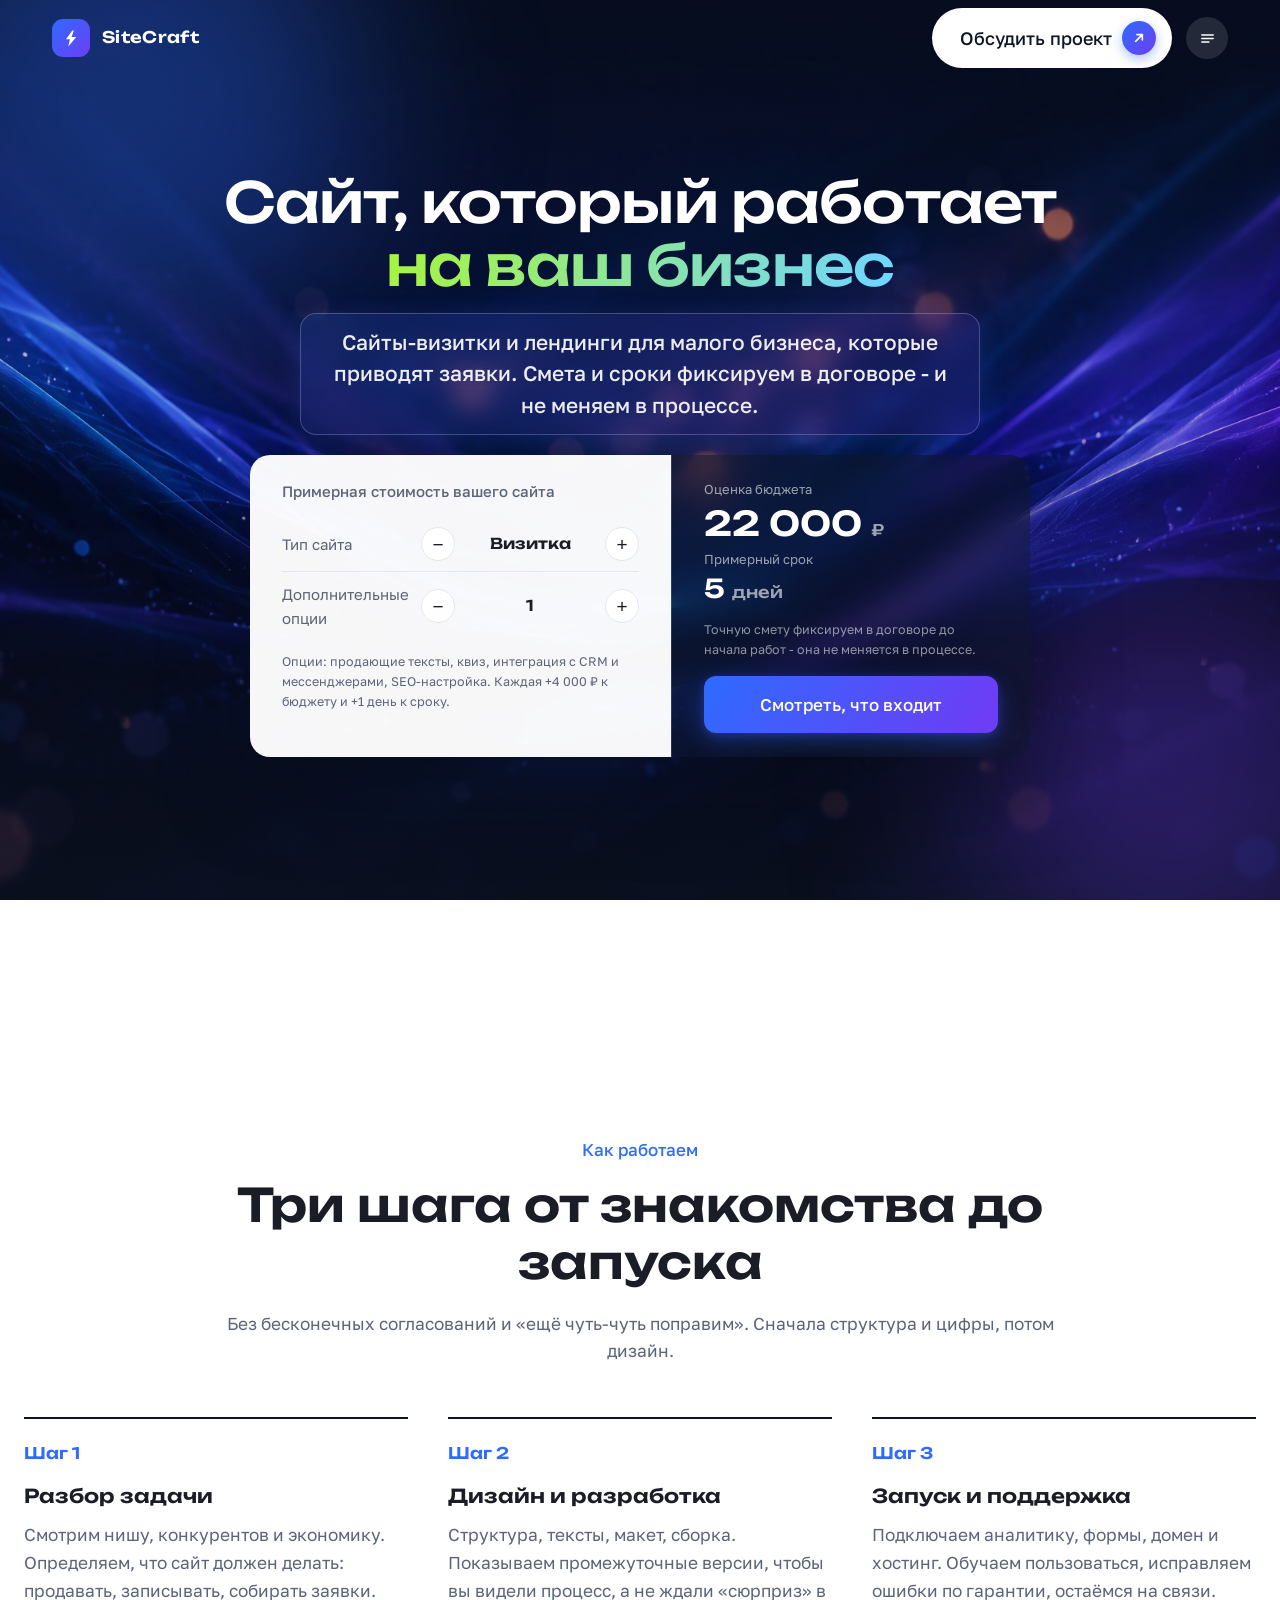
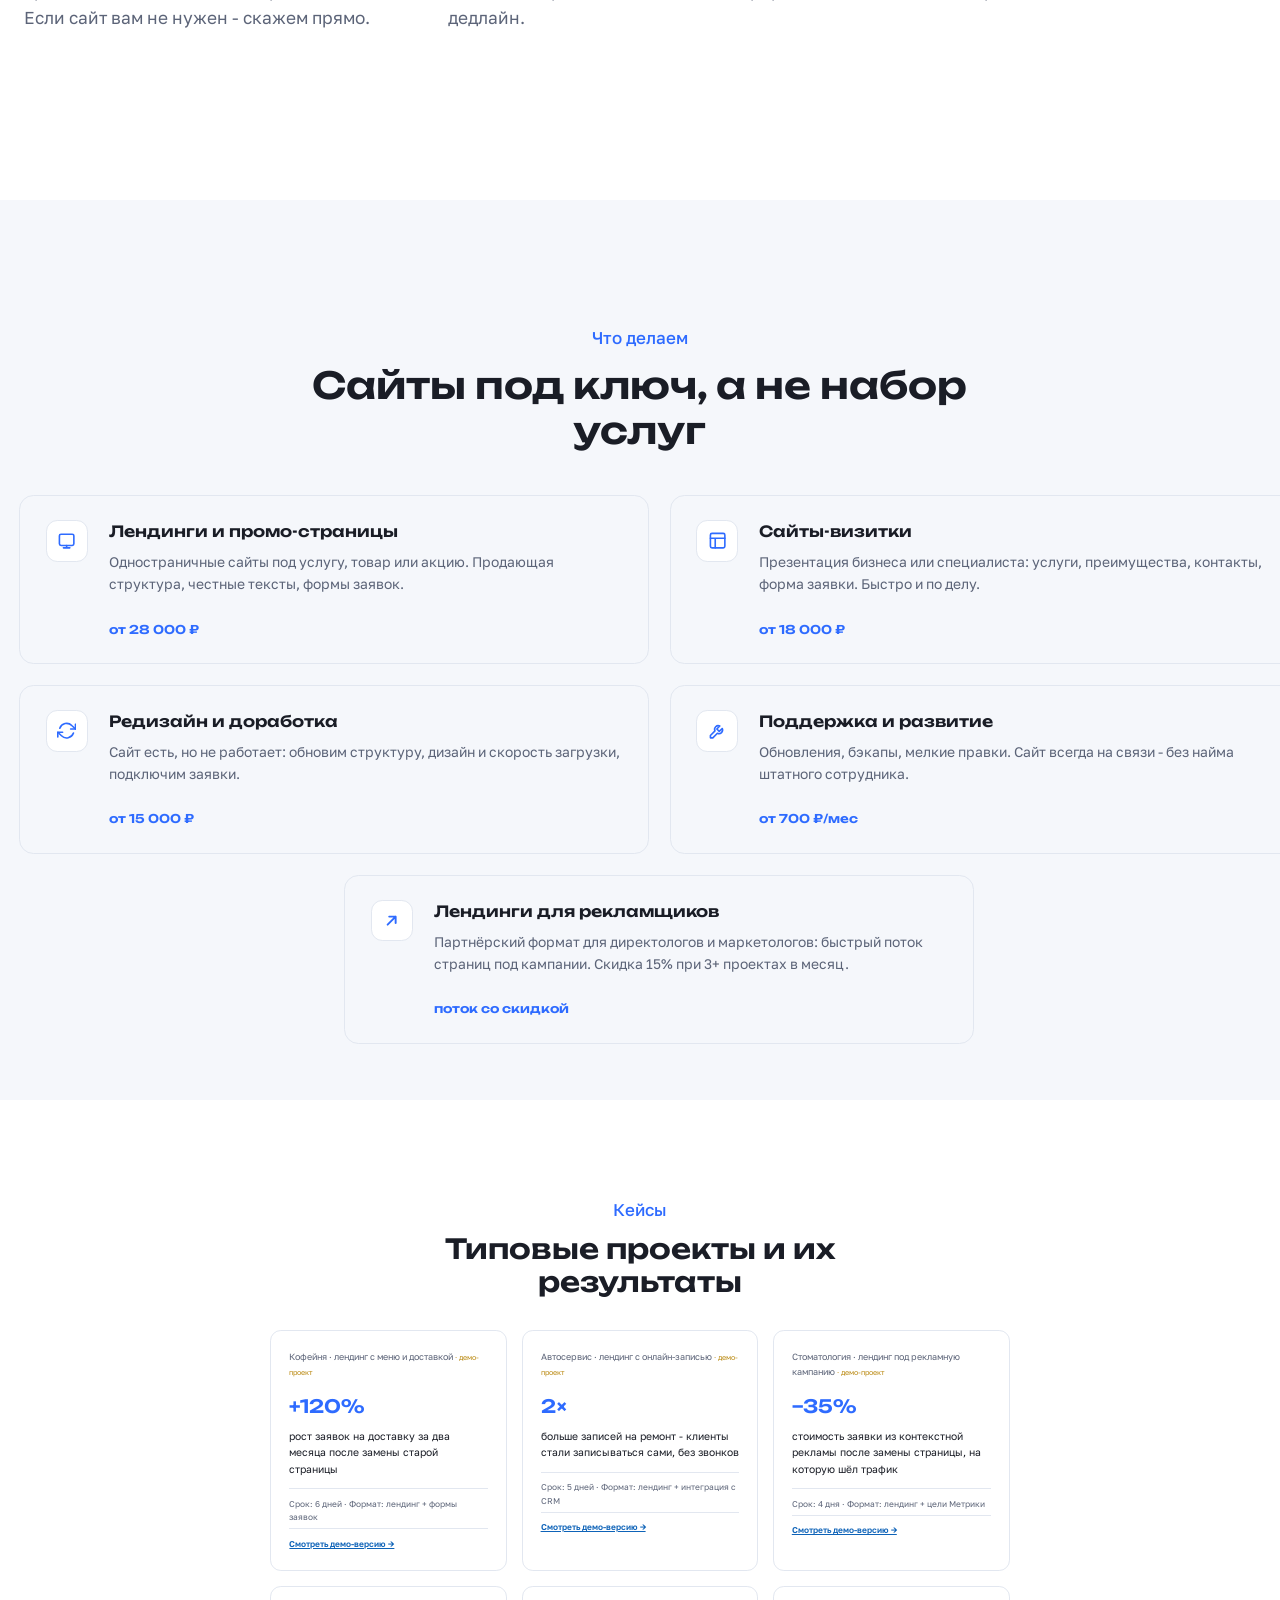
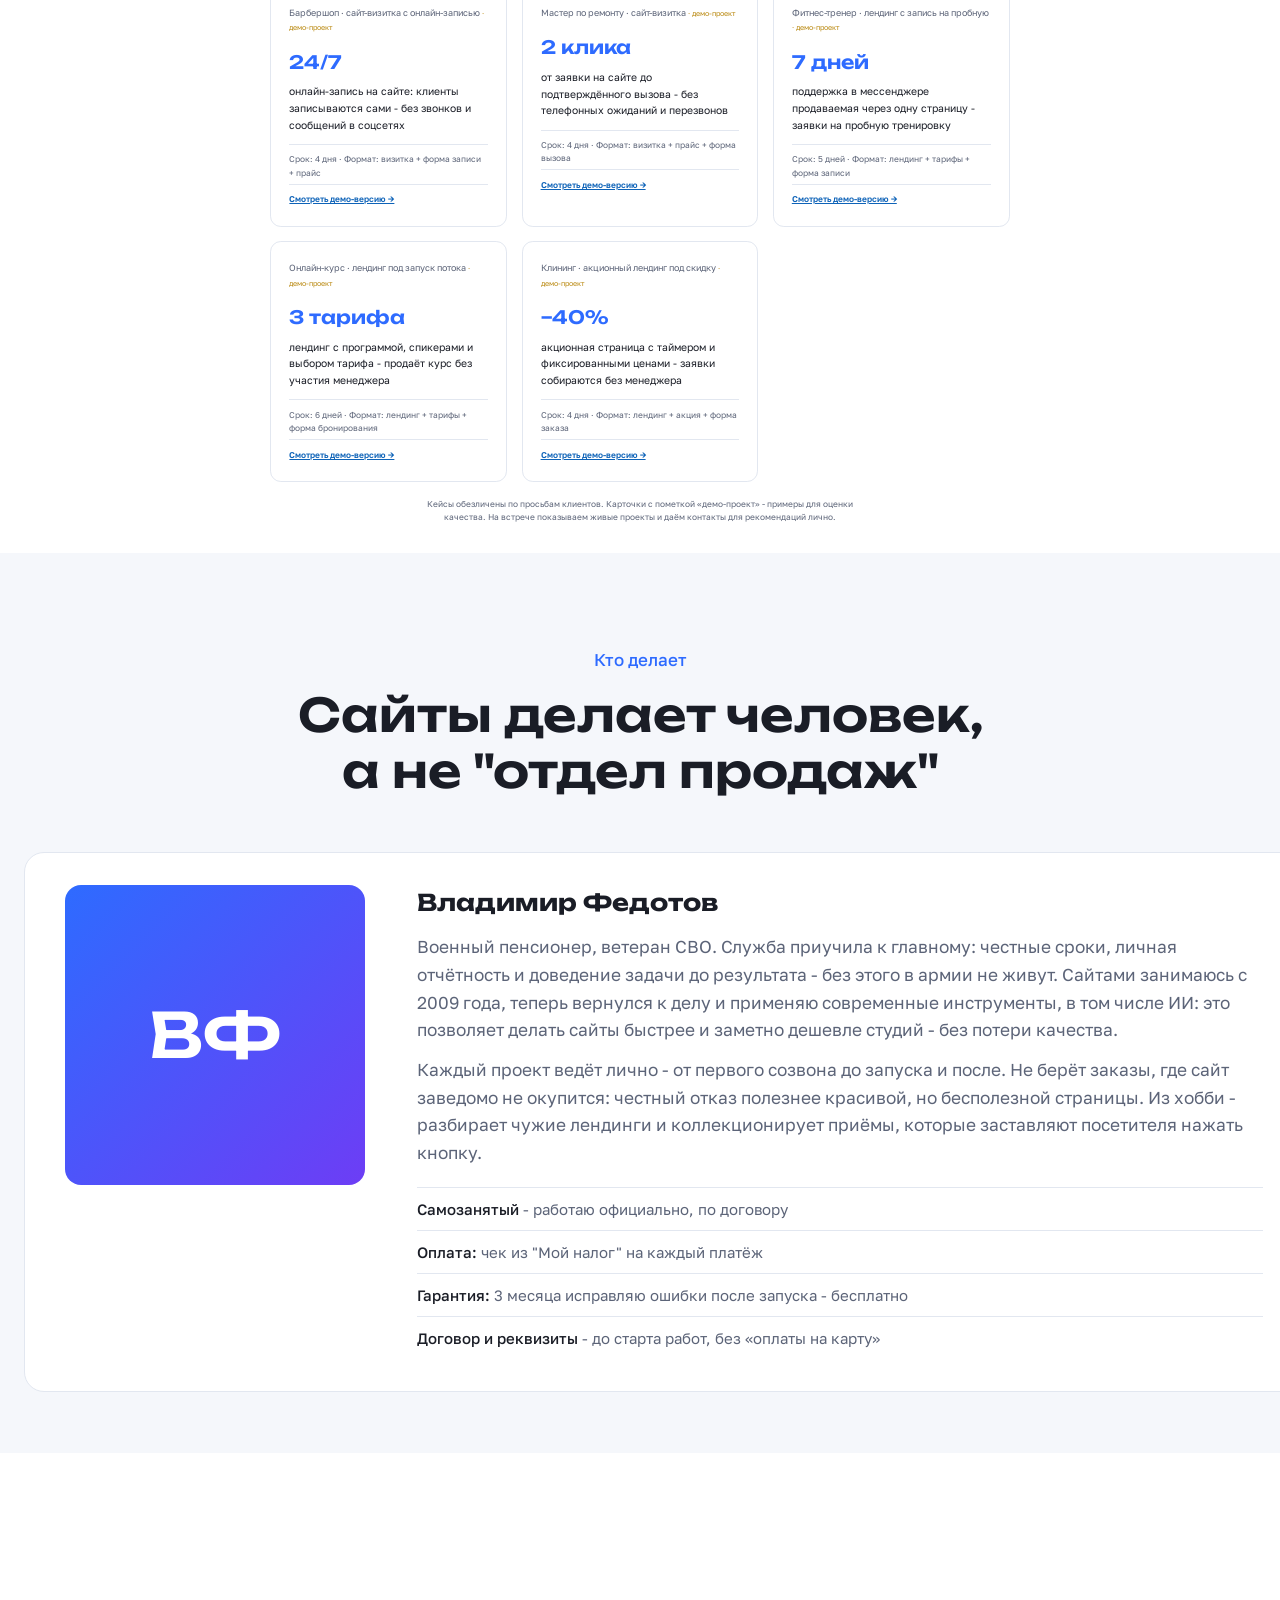
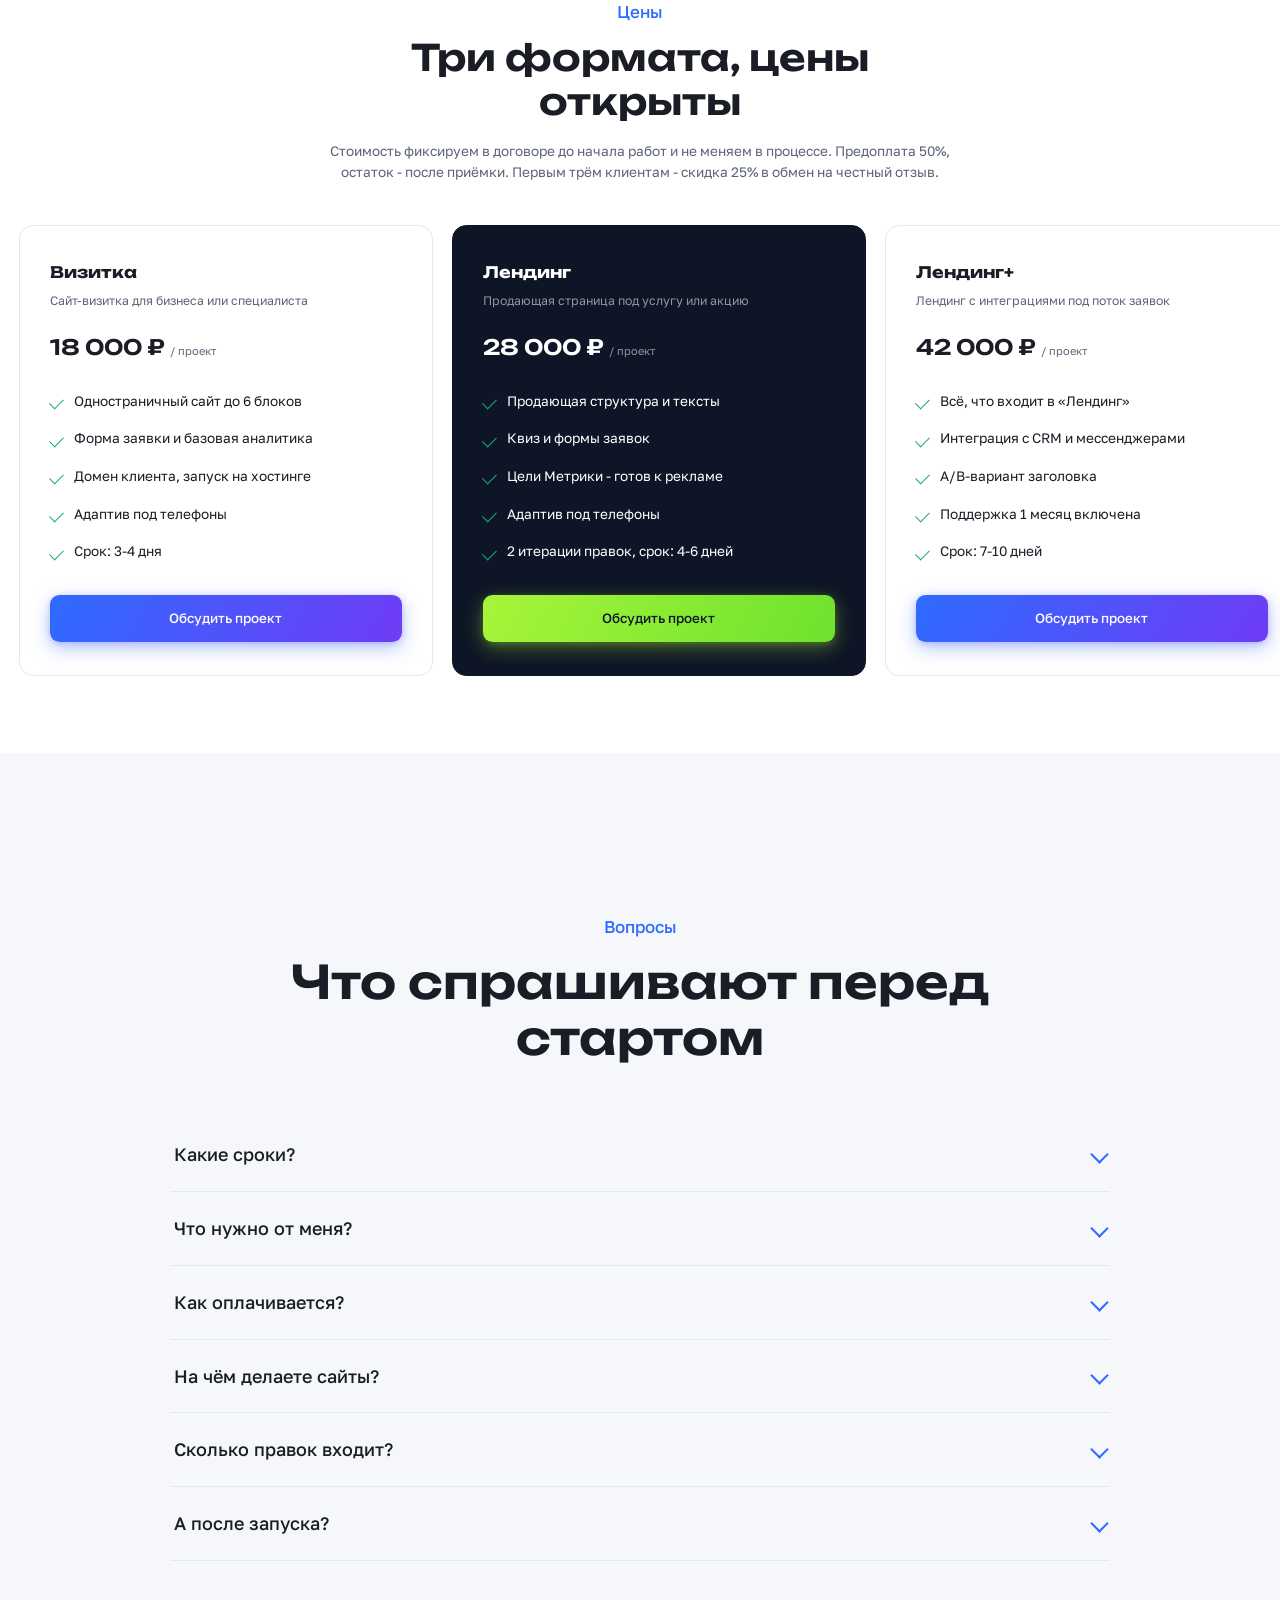
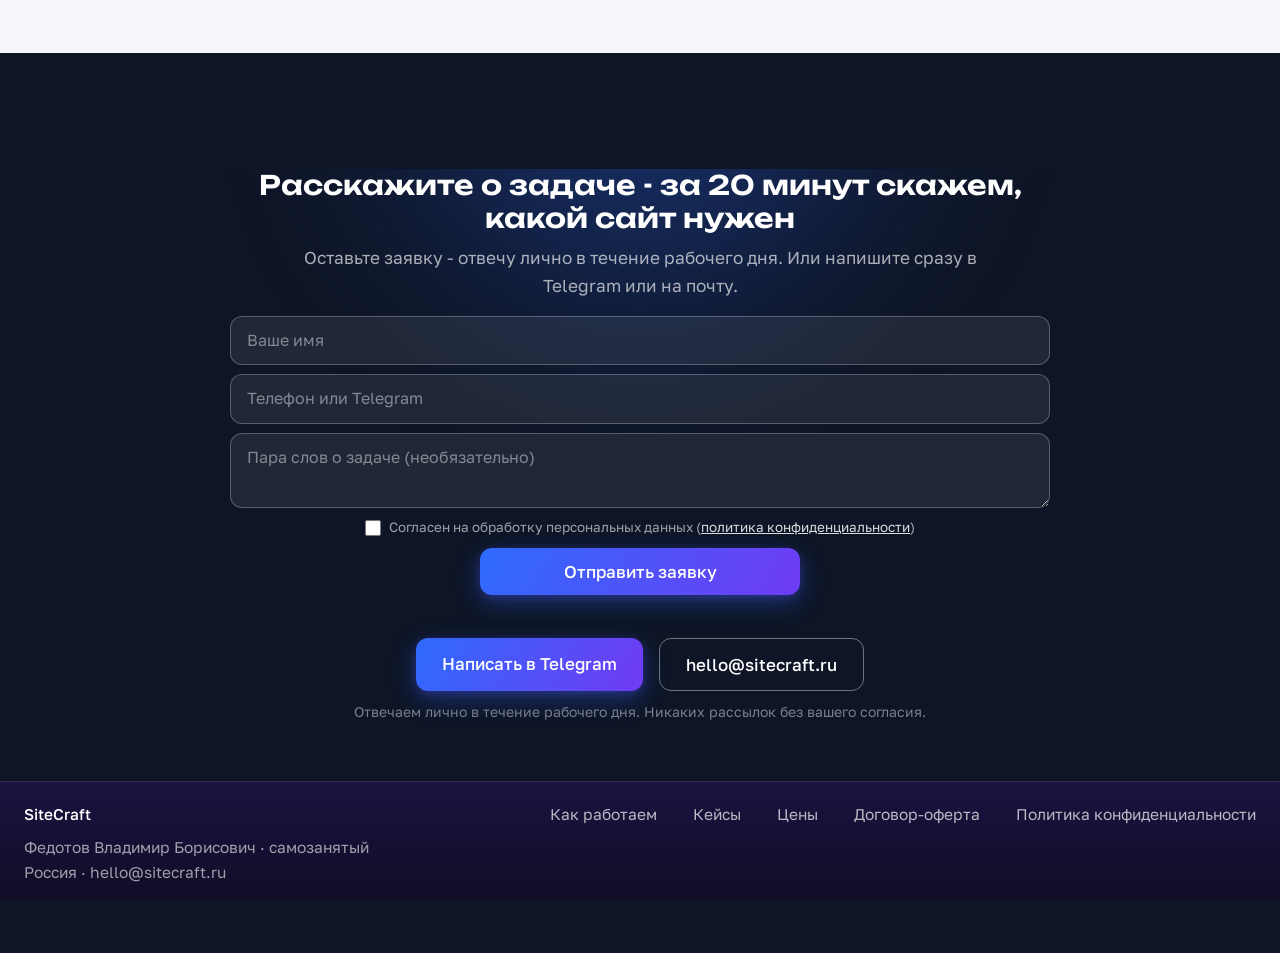
==== commit 9b9a2940: "Биография как 'Как работаем': ослаблен авто-масштаб автора (min 0.85), компактные отступы; блоки усл" ====
--- a/index.html
+++ b/index.html
@@ -12,7 +12,7 @@
 <link rel="preconnect" href="https://fonts.googleapis.com">
 <link rel="preconnect" href="https://fonts.gstatic.com" crossorigin>
 <link href="https://fonts.googleapis.com/css2?family=Golos+Text:wght@400;500;700&family=Unbounded:wght@500;600&display=swap" rel="stylesheet">
-<link rel="stylesheet" href="css/style.css?v=22">
+<link rel="stylesheet" href="css/style.css?v=23">
 </head>
 <body>
 
@@ -398,6 +398,6 @@
 </footer>
 </div>
 
-<script src="js/main.js?v=5" defer></script>
+<script src="js/main.js?v=6" defer></script>
 </body>
 </html>
--- a/css/style.css
+++ b/css/style.css
@@ -554,7 +554,9 @@
 /* ---------- Компьютер: один блок - один экран ---------- */
 @media (min-width: 901px) {
   :root { --txt: clamp(17px, 1.35vw, 26px); }
-  html { scroll-snap-type: y mandatory; }
+  /* верхний край "экрана" для прилипания и переходов по якорю - ниже
+     фиксированной шапки: заголовки секций никогда не уходят под неё */
+  html { scroll-snap-type: y mandatory; scroll-padding-top: 76px; }
   /* каждая секция целиком на экране, контент по центру */
   body > section:not(.hero) {
     min-height: 100vh; scroll-margin-top: 0;
@@ -619,8 +621,10 @@
   .case .what { font-size: var(--txt); }
   .case .term { font-size: clamp(14px, 1vw, 17px); }
   .cases-note { font-size: clamp(14px, 1.05vw, 17px); }
-  /* автор - карточка на всю ширину страницы */
-  .author-box { max-width: none; padding: 56px; grid-template-columns: 320px 1fr; }
+  /* автор - карточка на всю ширину страницы, вертикально компактнее:
+     на обычных экранах масштаб не нужен, текст - как в "Как работаем" */
+  #author { padding: 48px 0 16px; }
+  .author-box { max-width: none; padding: 32px 40px; grid-template-columns: 300px 1fr; }
   .author-box h3 { font-size: clamp(23px, 1.8vw, 30px); }
   .author-box p { font-size: var(--txt); }
   .requisites { font-size: clamp(15px, 1.15vw, 18.5px); }
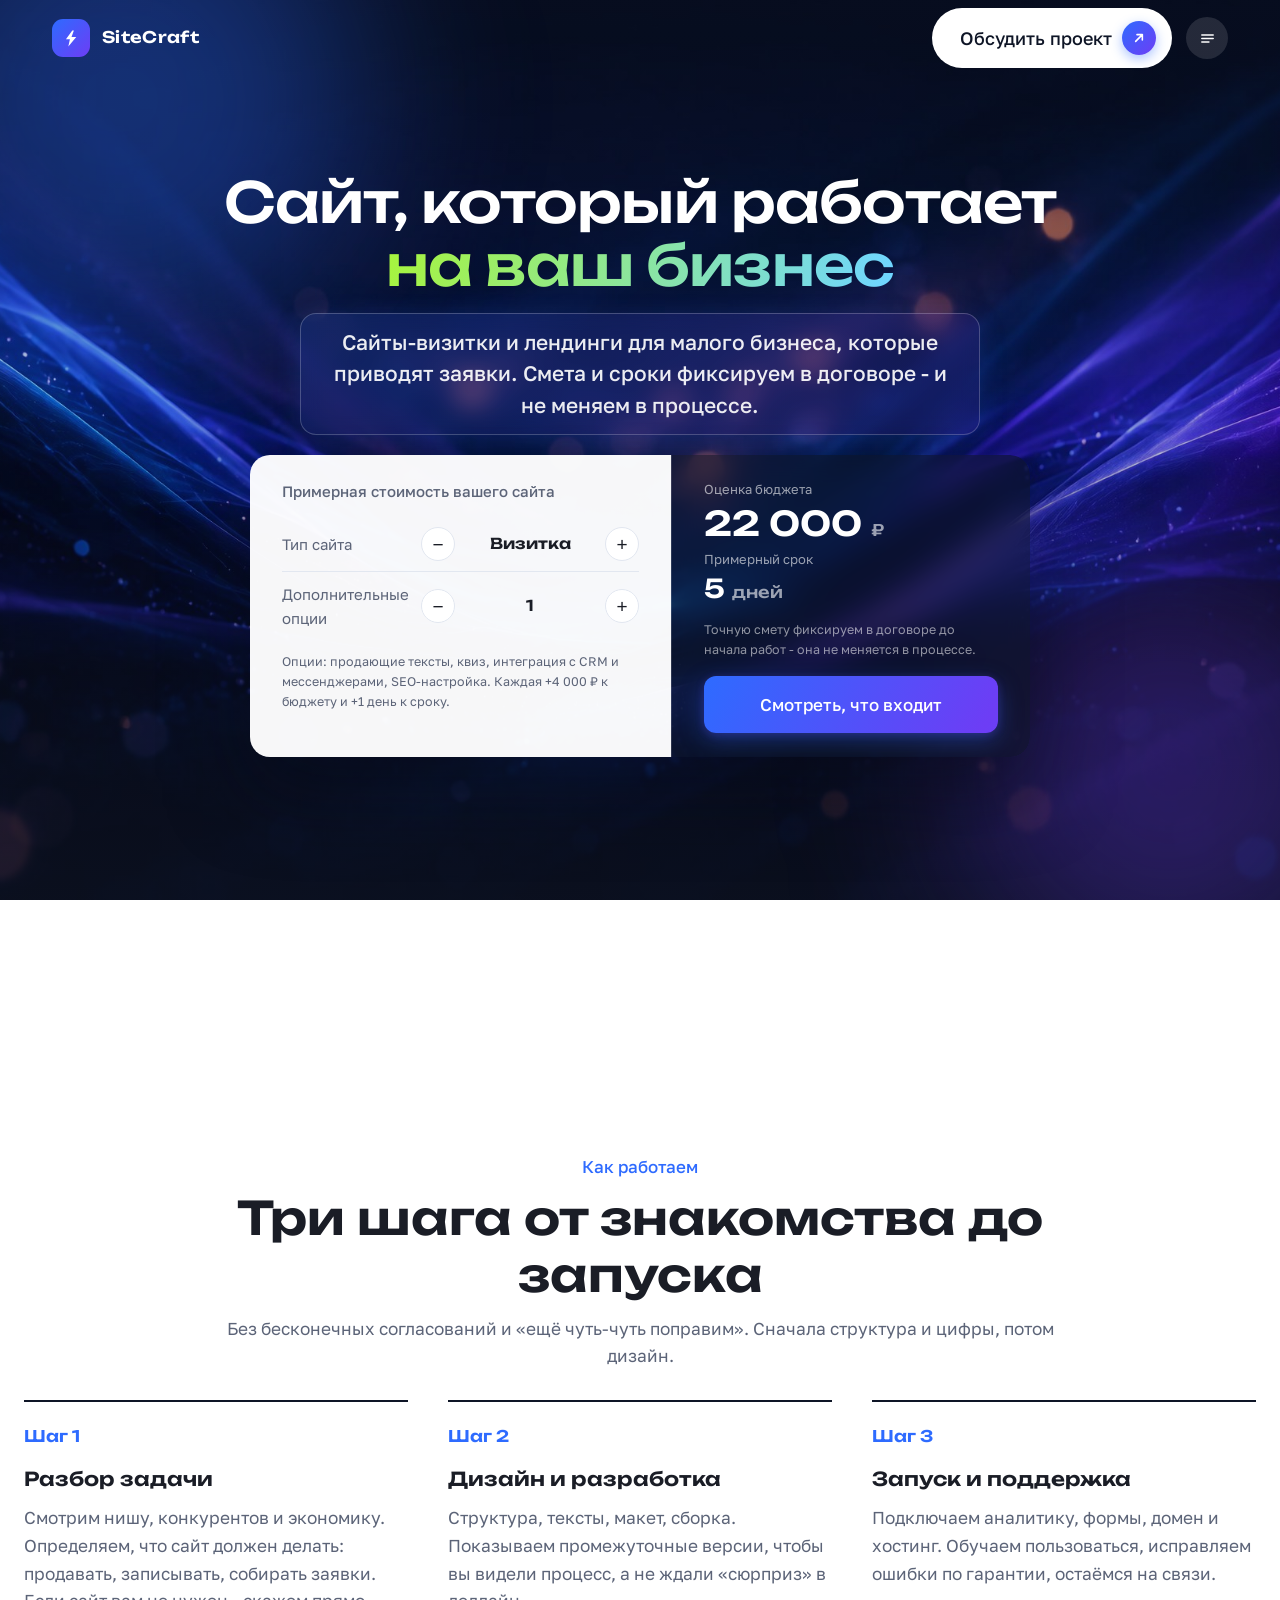
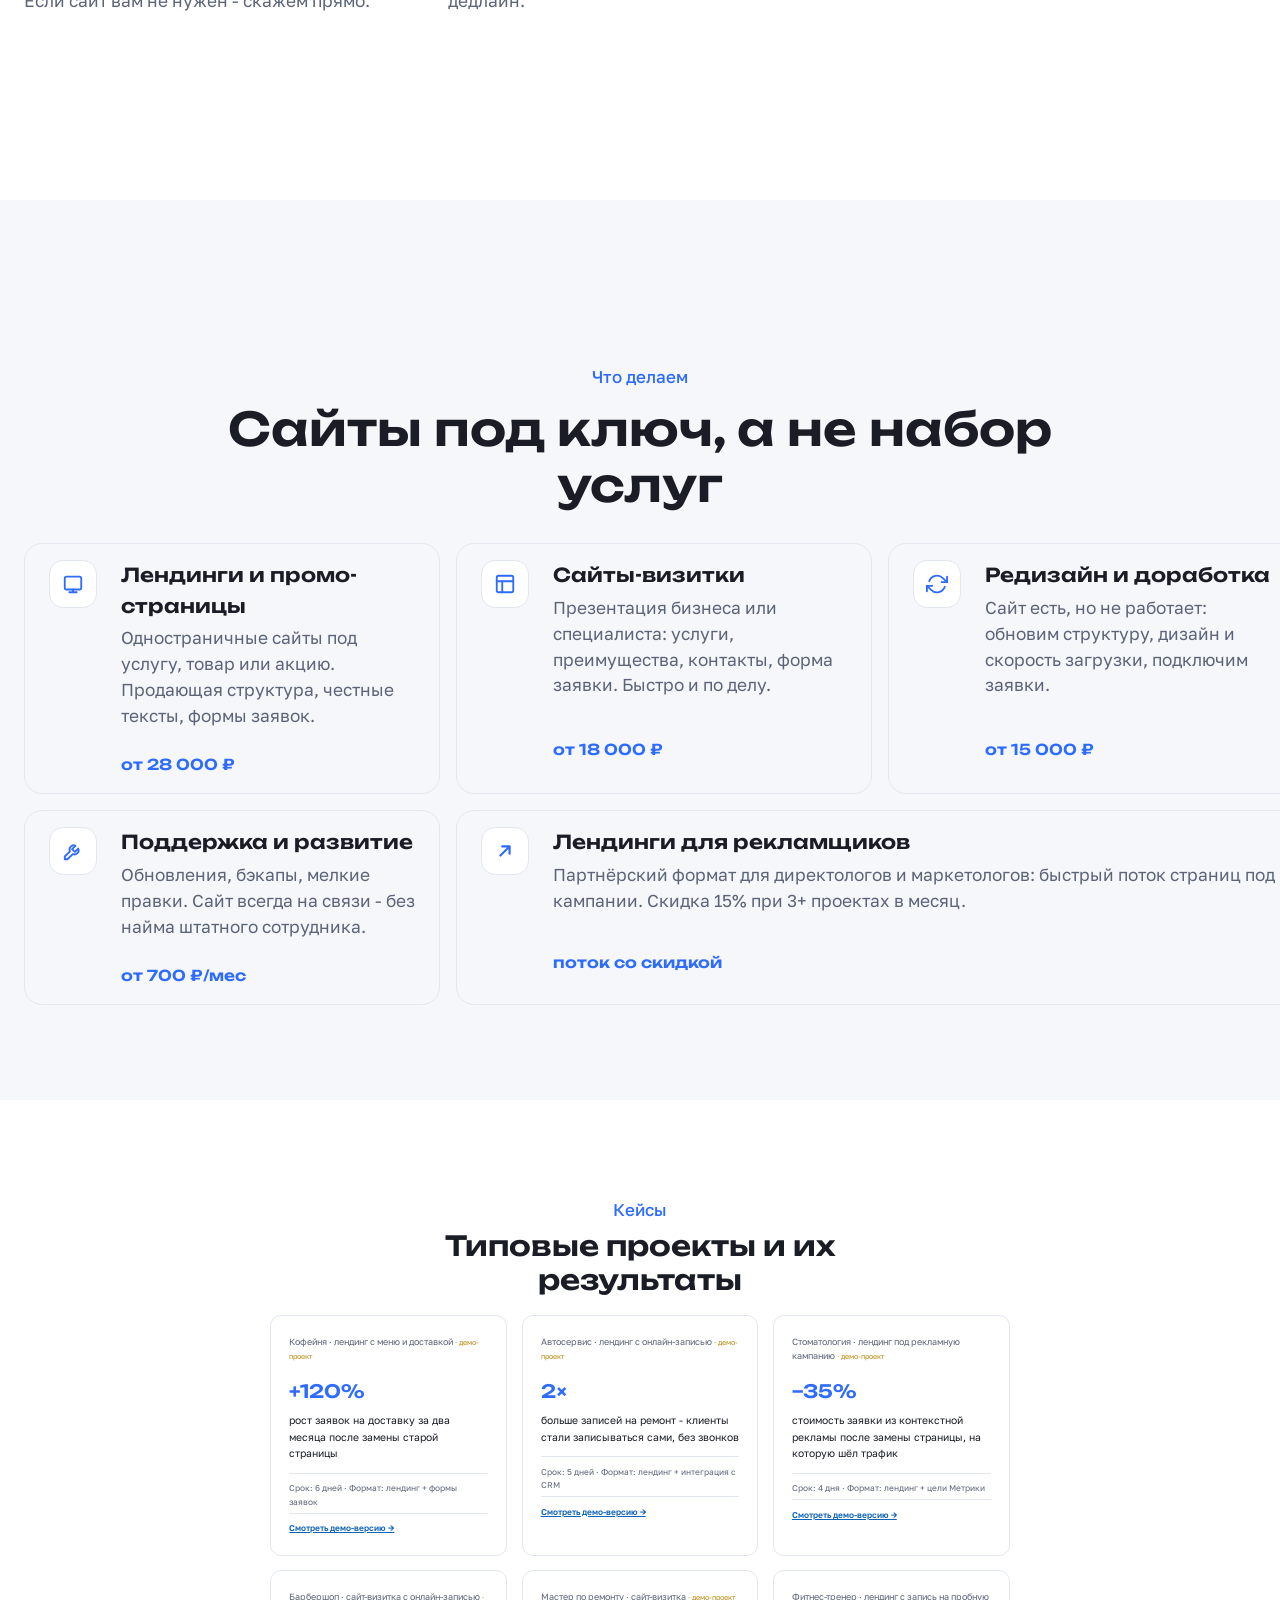
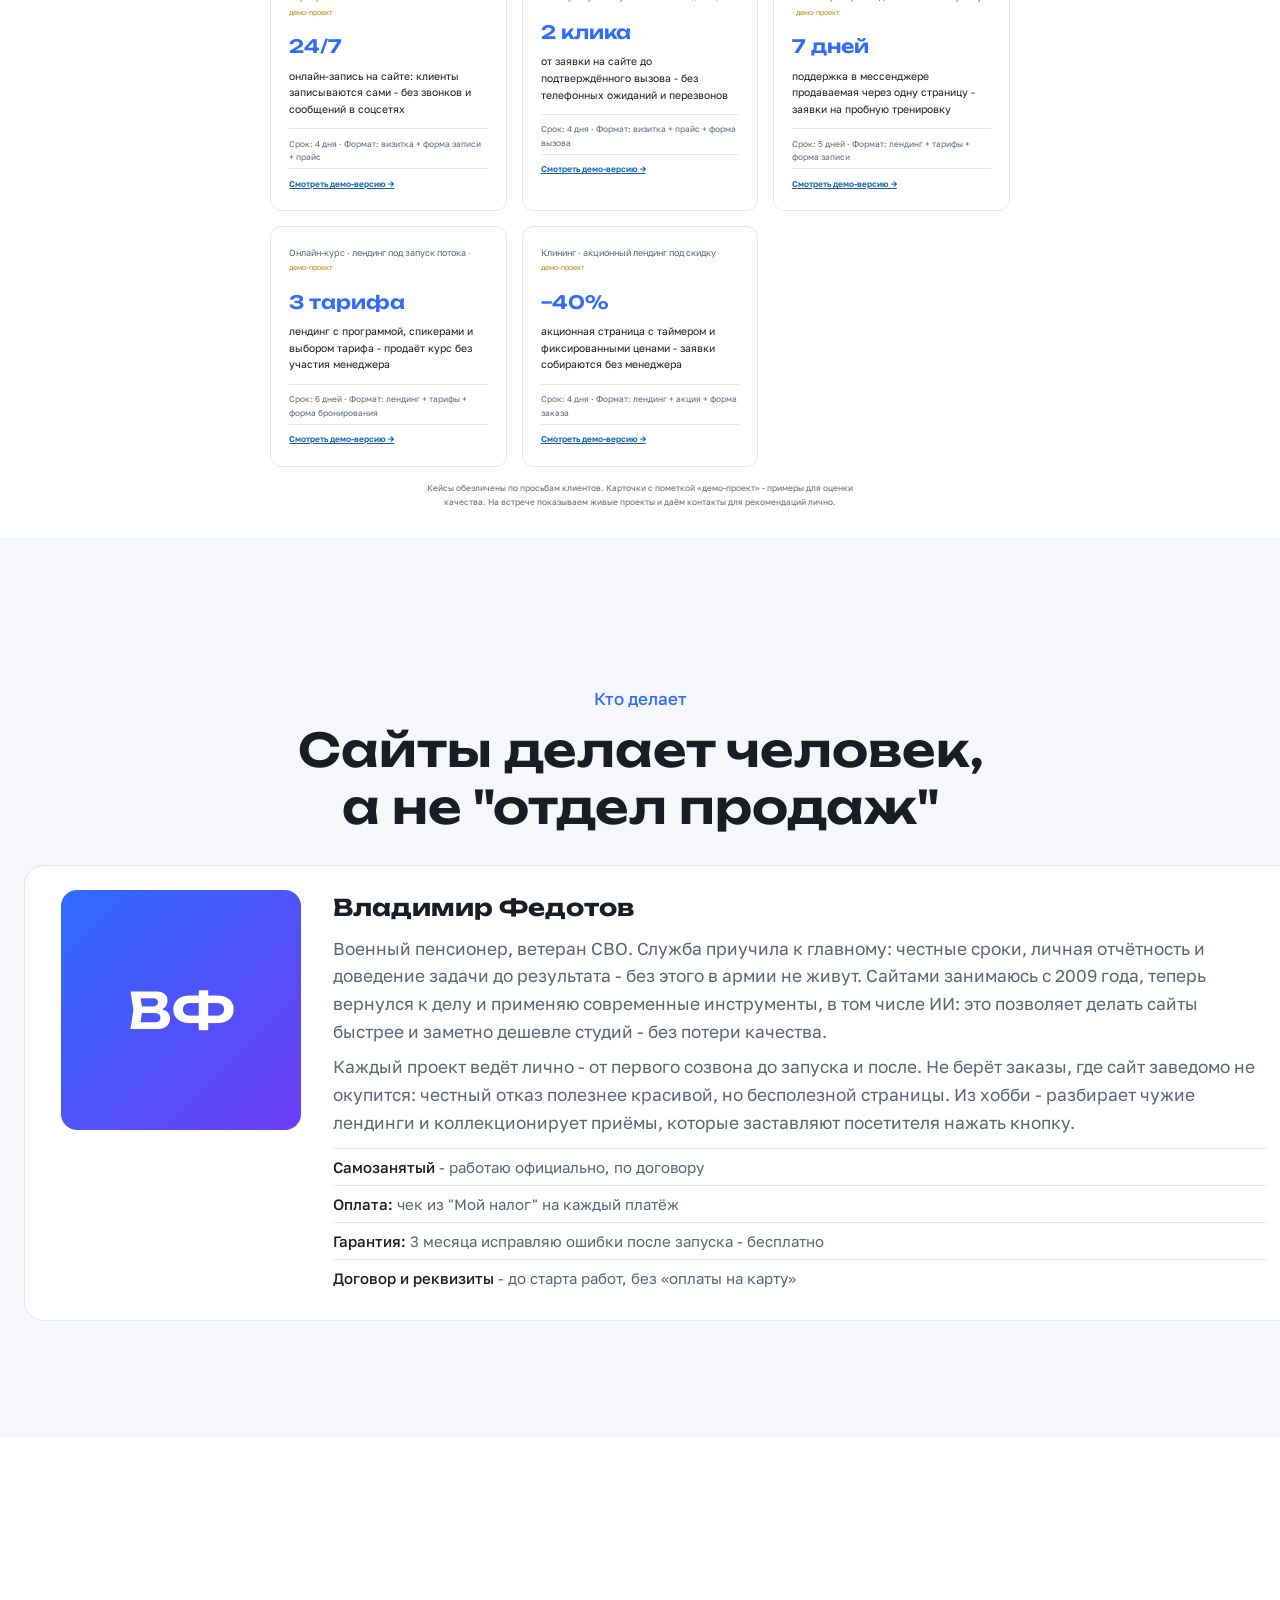
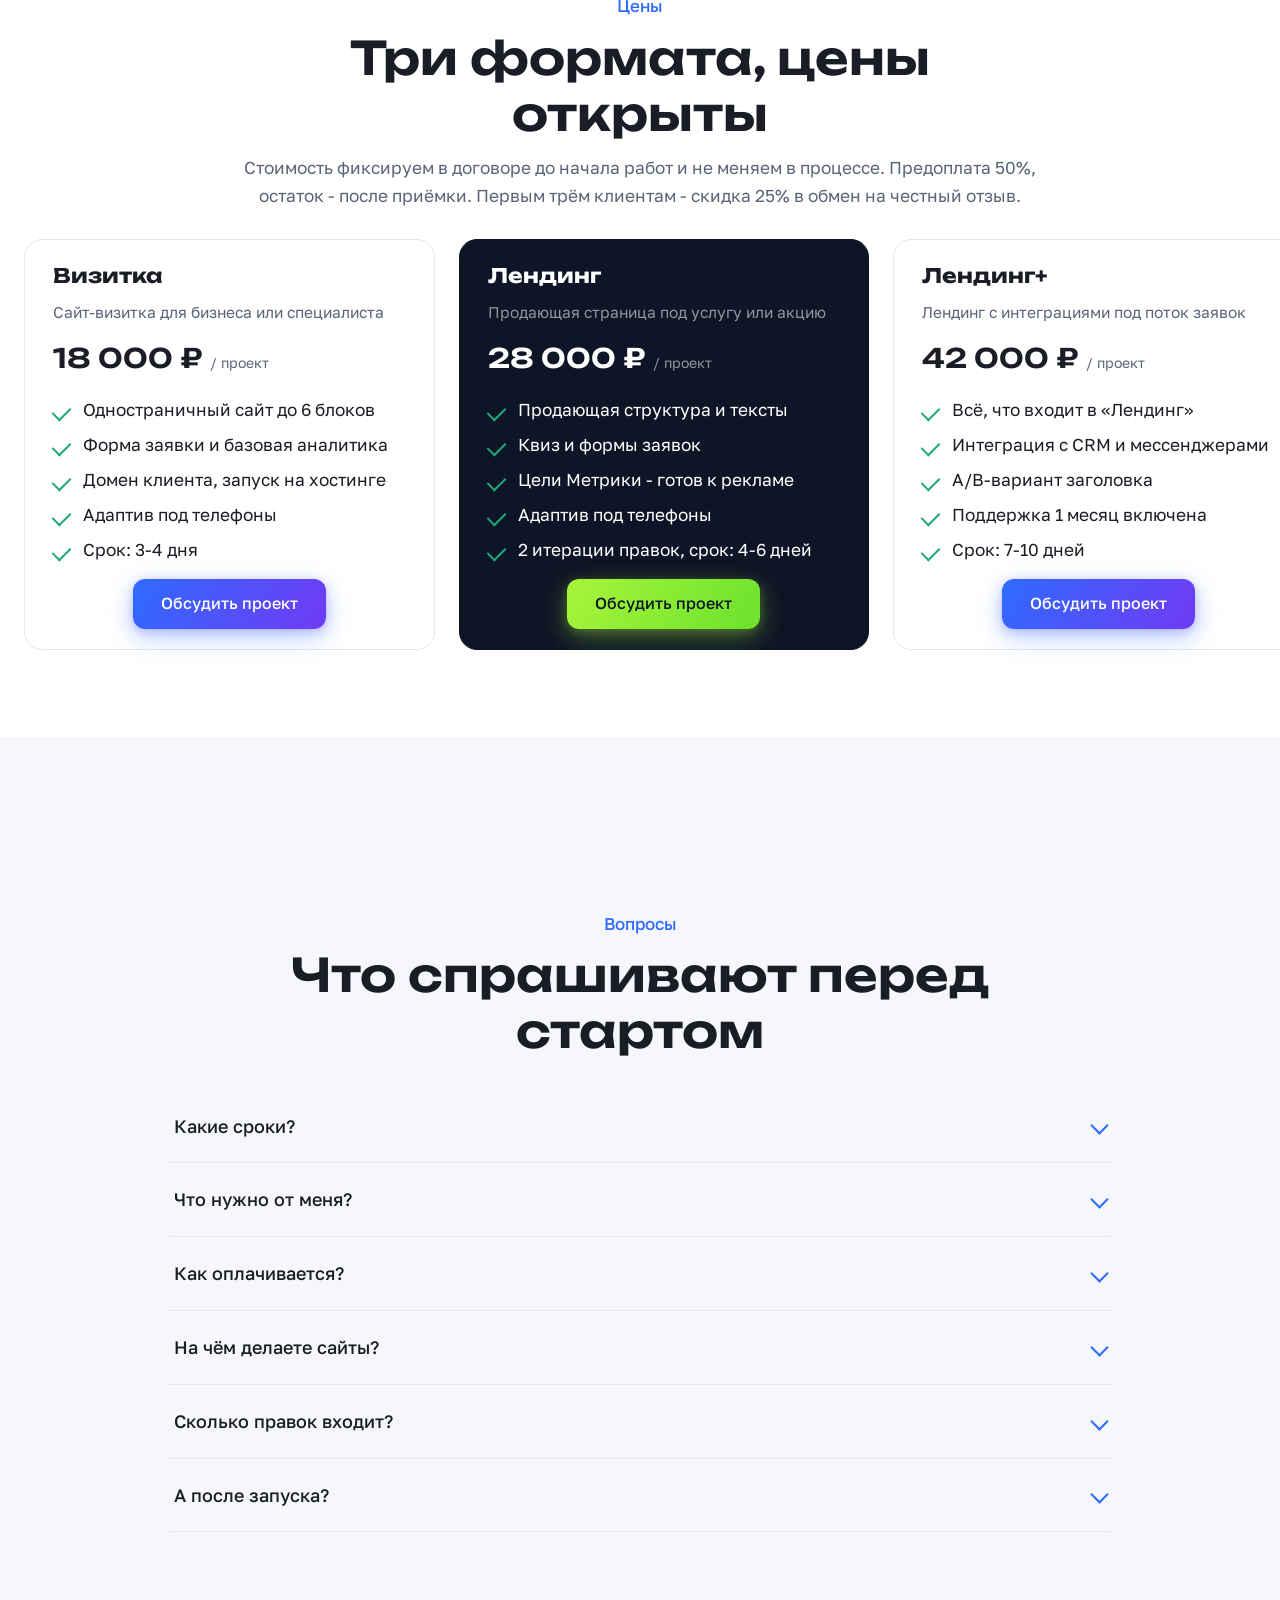
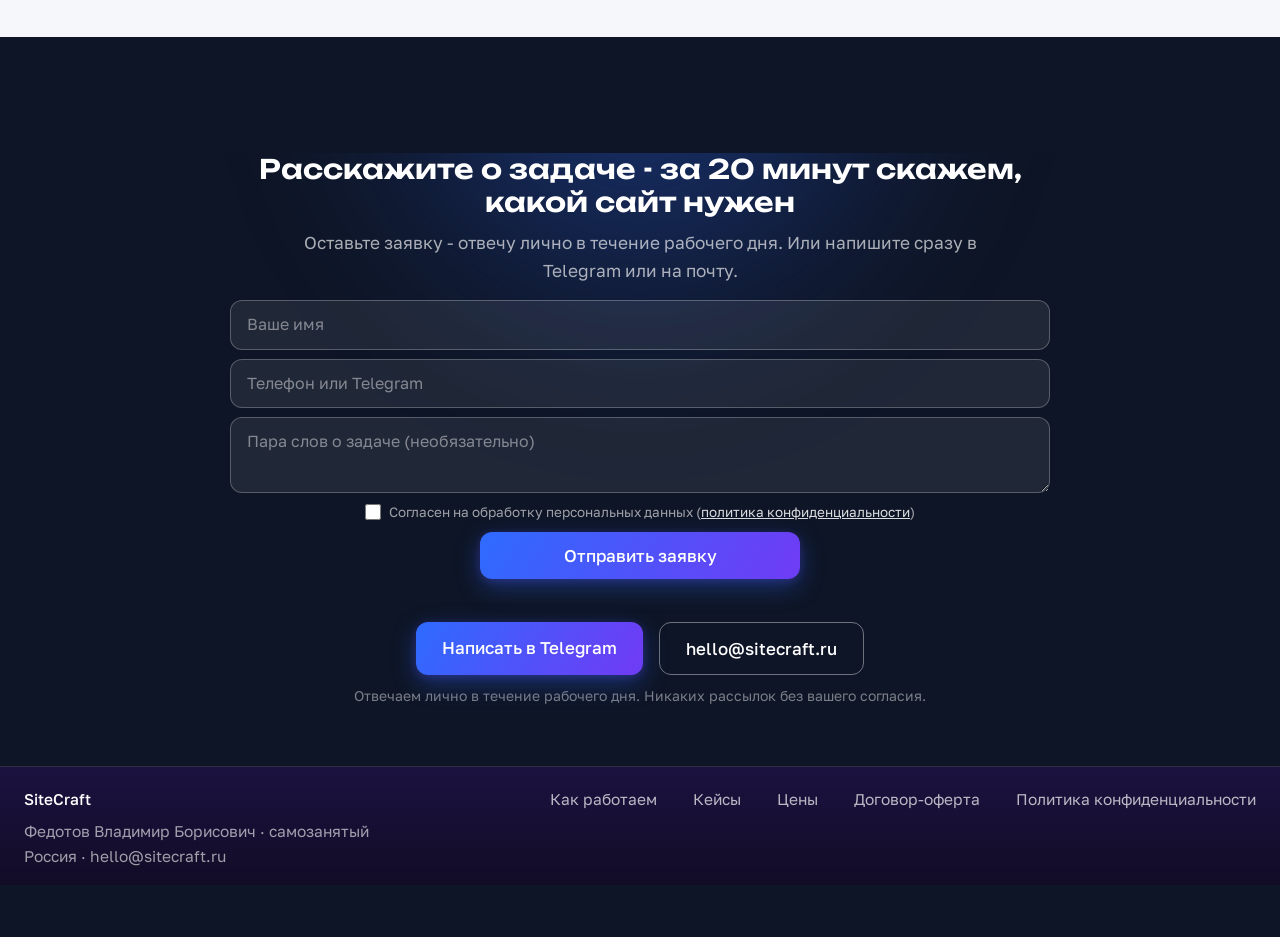
==== commit ba889a86: "Desktop: bigger text in services/pricing, compact CTA buttons, no header overlap" ====
--- a/index.html
+++ b/index.html
@@ -12,7 +12,7 @@
 <link rel="preconnect" href="https://fonts.googleapis.com">
 <link rel="preconnect" href="https://fonts.gstatic.com" crossorigin>
 <link href="https://fonts.googleapis.com/css2?family=Golos+Text:wght@400;500;700&family=Unbounded:wght@500;600&display=swap" rel="stylesheet">
-<link rel="stylesheet" href="css/style.css?v=23">
+<link rel="stylesheet" href="css/style.css?v=24">
 </head>
 <body>
 
@@ -398,6 +398,6 @@
 </footer>
 </div>
 
-<script src="js/main.js?v=6" defer></script>
+<script src="js/main.js?v=7" defer></script>
 </body>
 </html>
--- a/css/style.css
+++ b/css/style.css
@@ -597,24 +597,27 @@
     align-self: stretch; text-align: center;
     font-size: 17px; padding: 15px 26px;
   }
-  .section-head { max-width: 840px; margin-bottom: 52px; }
-  .section-label { font-size: clamp(17px, 1.3vw, 23px); }
+  .section-head { max-width: 840px; margin-bottom: 30px; }
+  .section-label { font-size: clamp(17px, 1.3vw, 23px); margin-bottom: 10px; }
   h2 { font-size: clamp(30px, 3.6vw, 52px); }
-  .section-sub { font-size: var(--txt); margin-top: 20px; }
+  .section-sub { font-size: var(--txt); margin-top: 12px; }
   /* этапы */
   .step .num { font-size: 16px; }
   .step h3 { font-size: clamp(19px, 1.5vw, 25px); }
   .step p { font-size: var(--txt); }
-  /* услуги - два слева, два справа, один внизу по центру */
-  .svc-list { max-width: none; display: grid; grid-template-columns: 1fr 1fr; gap: 26px; }
+  /* услуги - три колонки, последняя карточка шире: два ряда вместо трёх,
+     секция целиком влезает в экран, текст полного размера без зума */
+  .svc-list { max-width: none; display: grid; grid-template-columns: 1fr 1fr 1fr; gap: 16px; }
   .svc {
-    grid-template-columns: 56px 1fr; gap: 22px; align-items: start;
-    padding: 30px 32px; border: 1px solid var(--line); border-radius: 18px;
-  }
-  .svc h3 { font-size: clamp(19px, 1.5vw, 25px); }
-  .svc p { font-size: var(--txt); max-width: none; }
-  .svc .tag { grid-column: 2; font-size: clamp(15px, 1.15vw, 19px); padding-top: 8px; }
-  .svc:last-child { grid-column: 1 / -1; justify-self: center; width: 100%; max-width: calc(50% - 13px); }
+    grid-template-columns: 52px 1fr; gap: 20px; align-items: start;
+    padding: 16px 24px; border: 1px solid var(--line); border-radius: 18px;
+  }
+  .svc .icon { width: 48px; height: 48px; }
+  .svc .icon svg { width: 22px; height: 22px; }
+  .svc h3 { font-size: clamp(19px, 1.5vw, 25px); margin-bottom: 4px; }
+  .svc p { font-size: var(--txt); max-width: none; line-height: 1.5; }
+  .svc .tag { grid-column: 2; font-size: clamp(15px, 1.15vw, 19px); padding-top: 4px; }
+  .svc:last-child { grid-column: auto / span 2; justify-self: stretch; max-width: none; width: auto; }
   /* кейсы */
   .case .who { font-size: clamp(15px, 1.1vw, 18px); }
   .case .metric { font-size: clamp(30px, 2.4vw, 42px); }
@@ -624,19 +627,24 @@
   /* автор - карточка на всю ширину страницы, вертикально компактнее:
      на обычных экранах масштаб не нужен, текст - как в "Как работаем" */
   #author { padding: 48px 0 16px; }
-  .author-box { max-width: none; padding: 32px 40px; grid-template-columns: 300px 1fr; }
-  .author-box h3 { font-size: clamp(23px, 1.8vw, 30px); }
-  .author-box p { font-size: var(--txt); }
-  .requisites { font-size: clamp(15px, 1.15vw, 18.5px); }
-  /* цены - карточки шире, текст крупнее */
-  .price-card { padding: 42px 38px; }
+  .author-box { max-width: none; padding: 24px 36px; grid-template-columns: 240px 1fr; gap: 32px; }
+  .author-box h3 { font-size: clamp(23px, 1.8vw, 30px); margin-bottom: 8px; }
+  .author-box p { font-size: var(--txt); margin-bottom: 8px; }
+  .author-photo { font-size: 50px; }
+  .requisites { font-size: clamp(15px, 1.15vw, 18.5px); margin-top: 12px; }
+  .requisites li { padding: 6px 0; }
+  /* цены - карточки шире, текст крупнее, кнопка компактная */
+  .price-card { padding: 20px 28px; }
   .price-card h3 { font-size: clamp(20px, 1.5vw, 26px); }
-  .price-card .for { font-size: clamp(15.5px, 1.15vw, 19px); }
-  .price { font-size: clamp(26px, 2.1vw, 36px); }
+  .price-card .for { font-size: clamp(15.5px, 1.15vw, 19px); margin-bottom: 12px; }
+  .price { font-size: clamp(26px, 2.1vw, 36px); margin-bottom: 12px; }
   .price small { font-size: clamp(14px, 1.05vw, 17.5px); }
-  .price-card li { font-size: var(--txt); padding: 10px 0 10px 30px; }
-  .price-card li::before { top: 19px; width: 15px; height: 9px; }
-  .price-card .btn { font-size: 17px; padding: 16px 28px; }
+  .price-card ul { margin-bottom: 12px; }
+  .price-card li { font-size: var(--txt); padding: 5px 0 5px 30px; line-height: 1.45; }
+  .price-card li::before { top: 14px; width: 15px; height: 9px; }
+  .price-card .btn {
+    align-self: center; font-size: clamp(16px, 1.2vw, 20px); padding: 12px 28px;
+  }
   /* faq */
   .faq { max-width: 940px; }
   summary { font-size: clamp(18px, 1.4vw, 23px); }
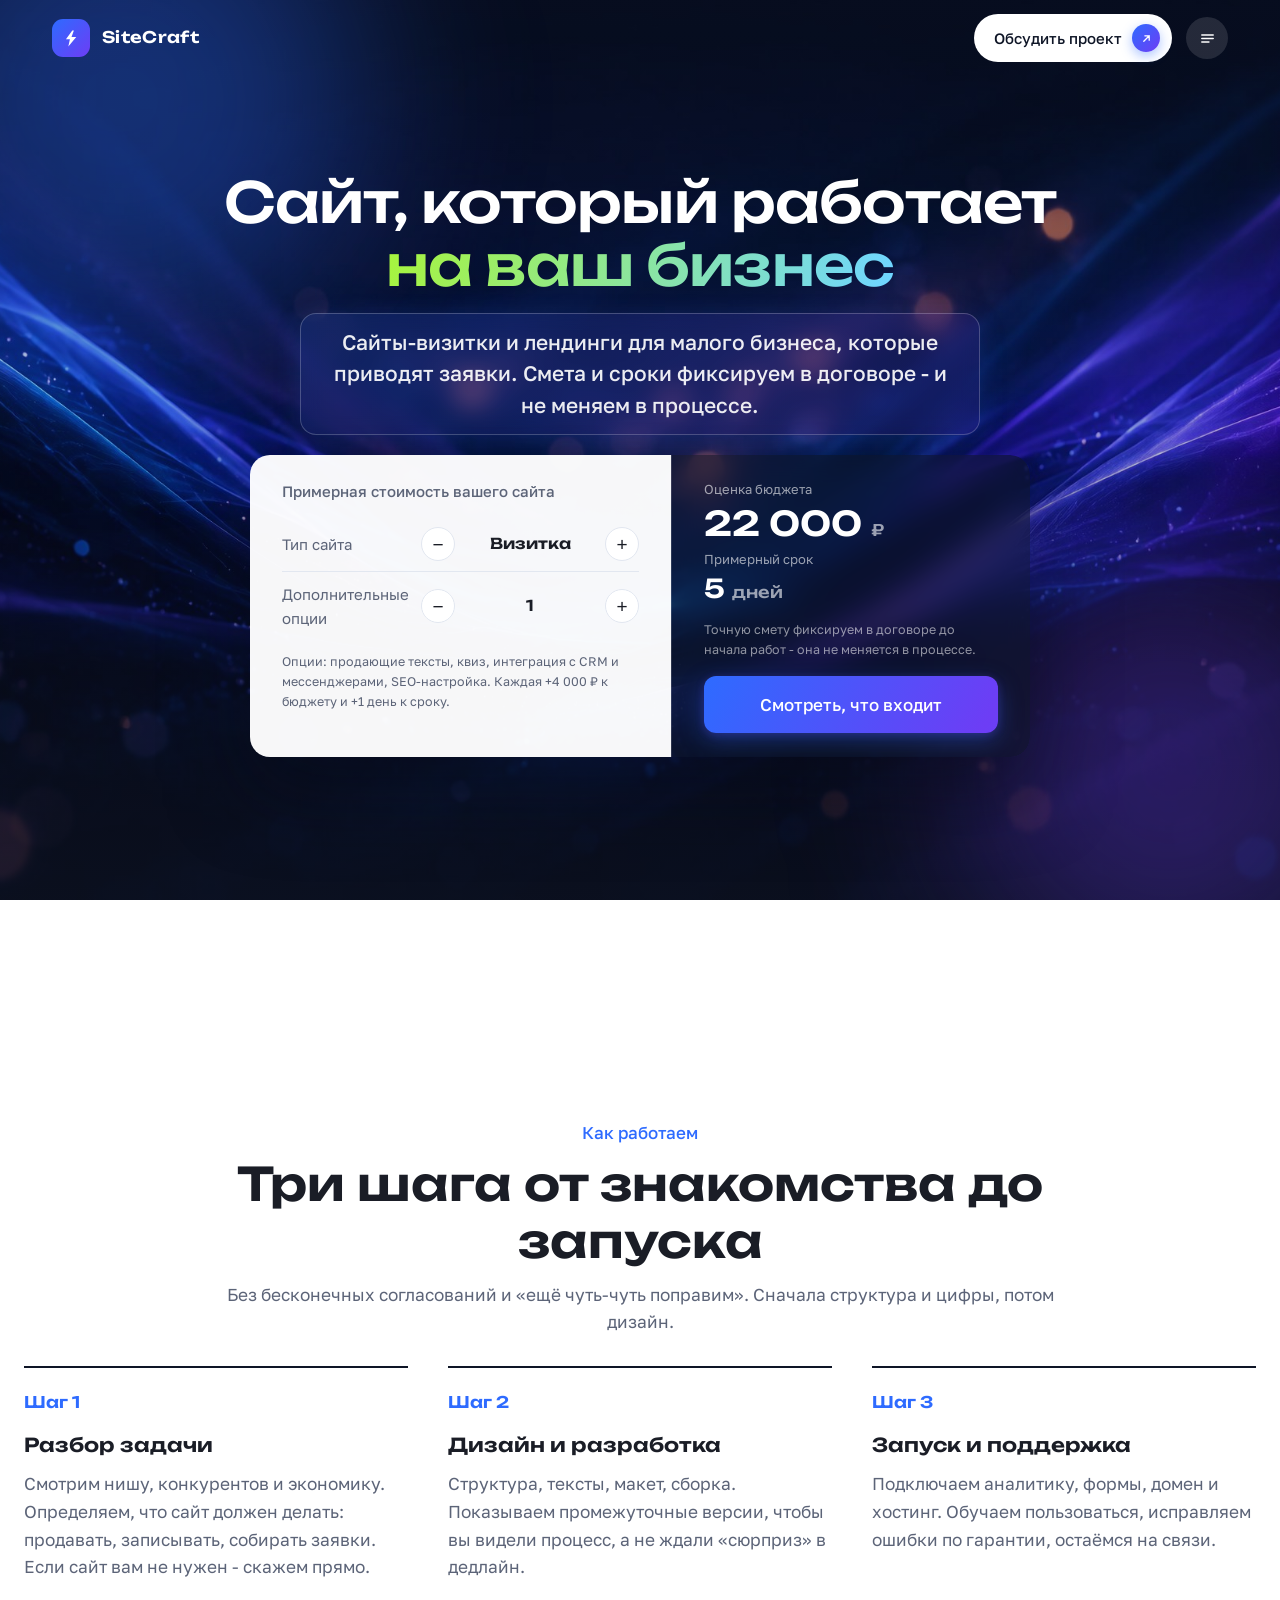
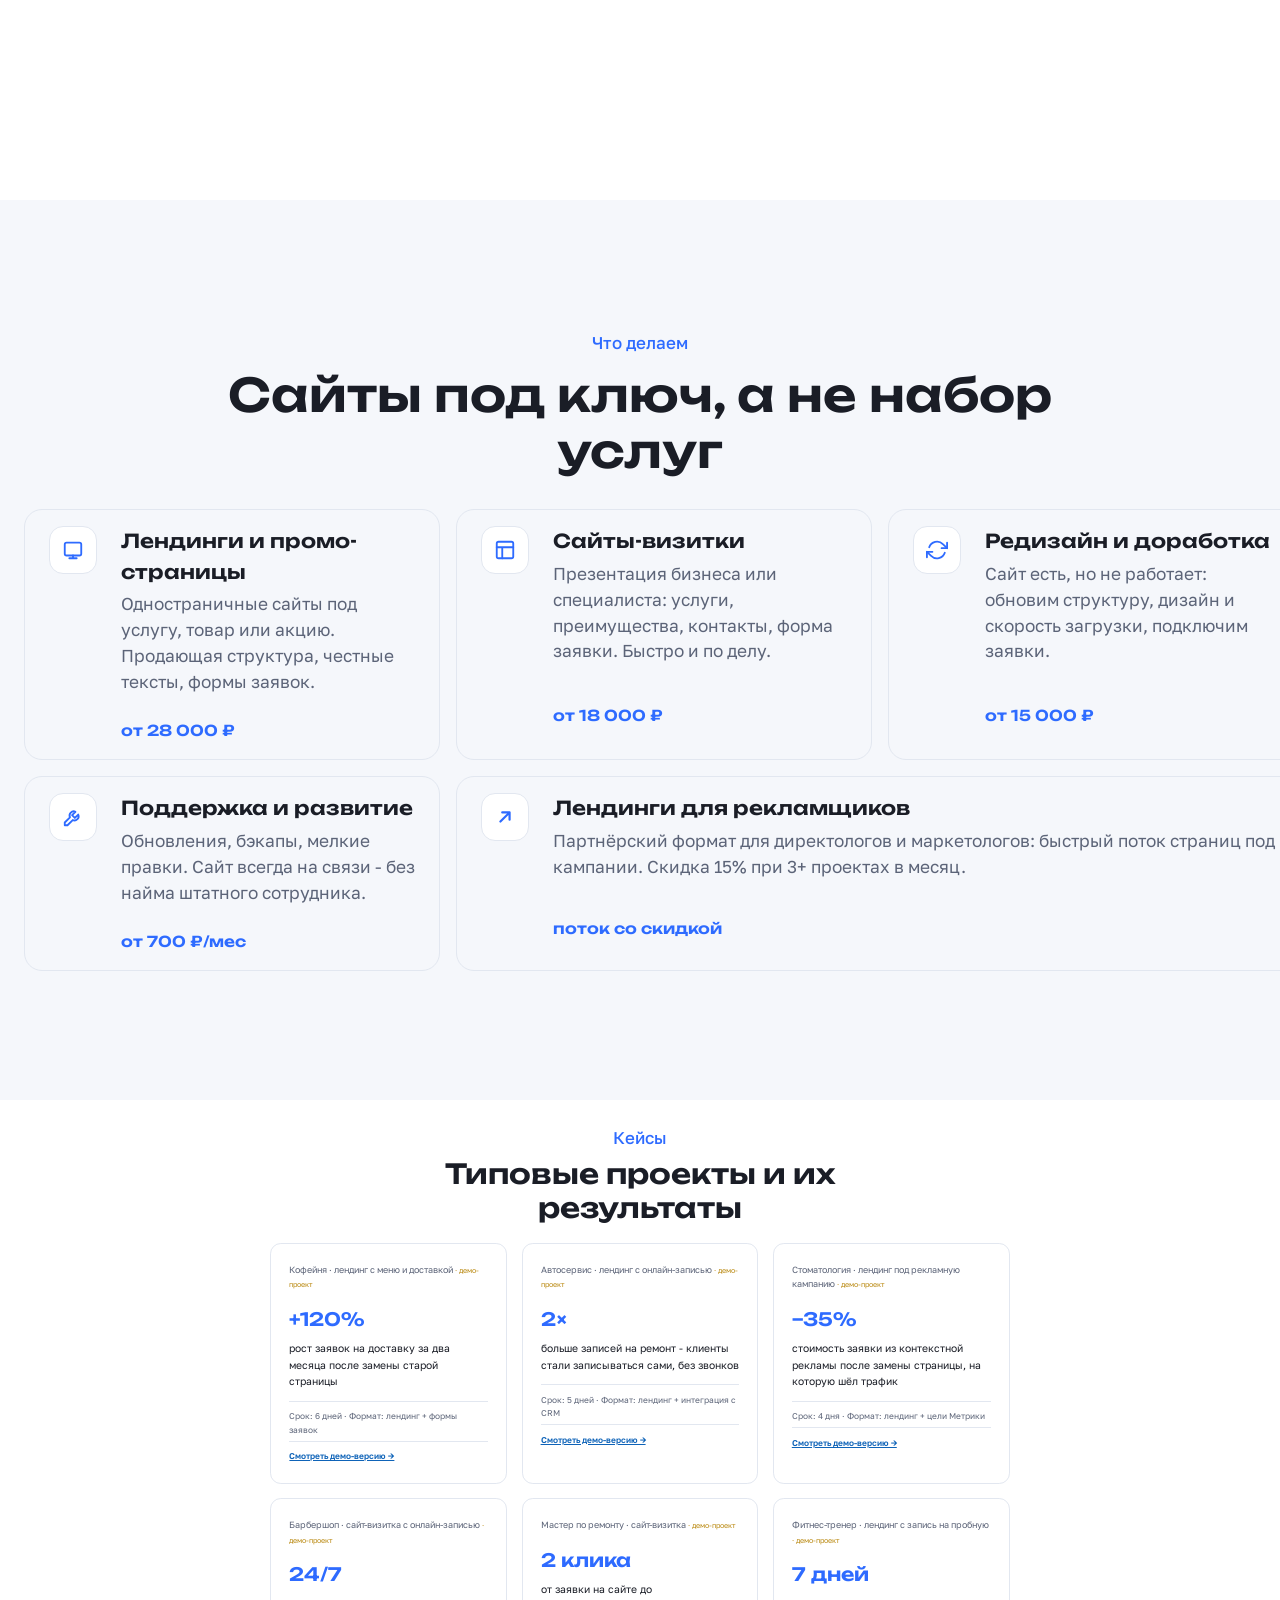
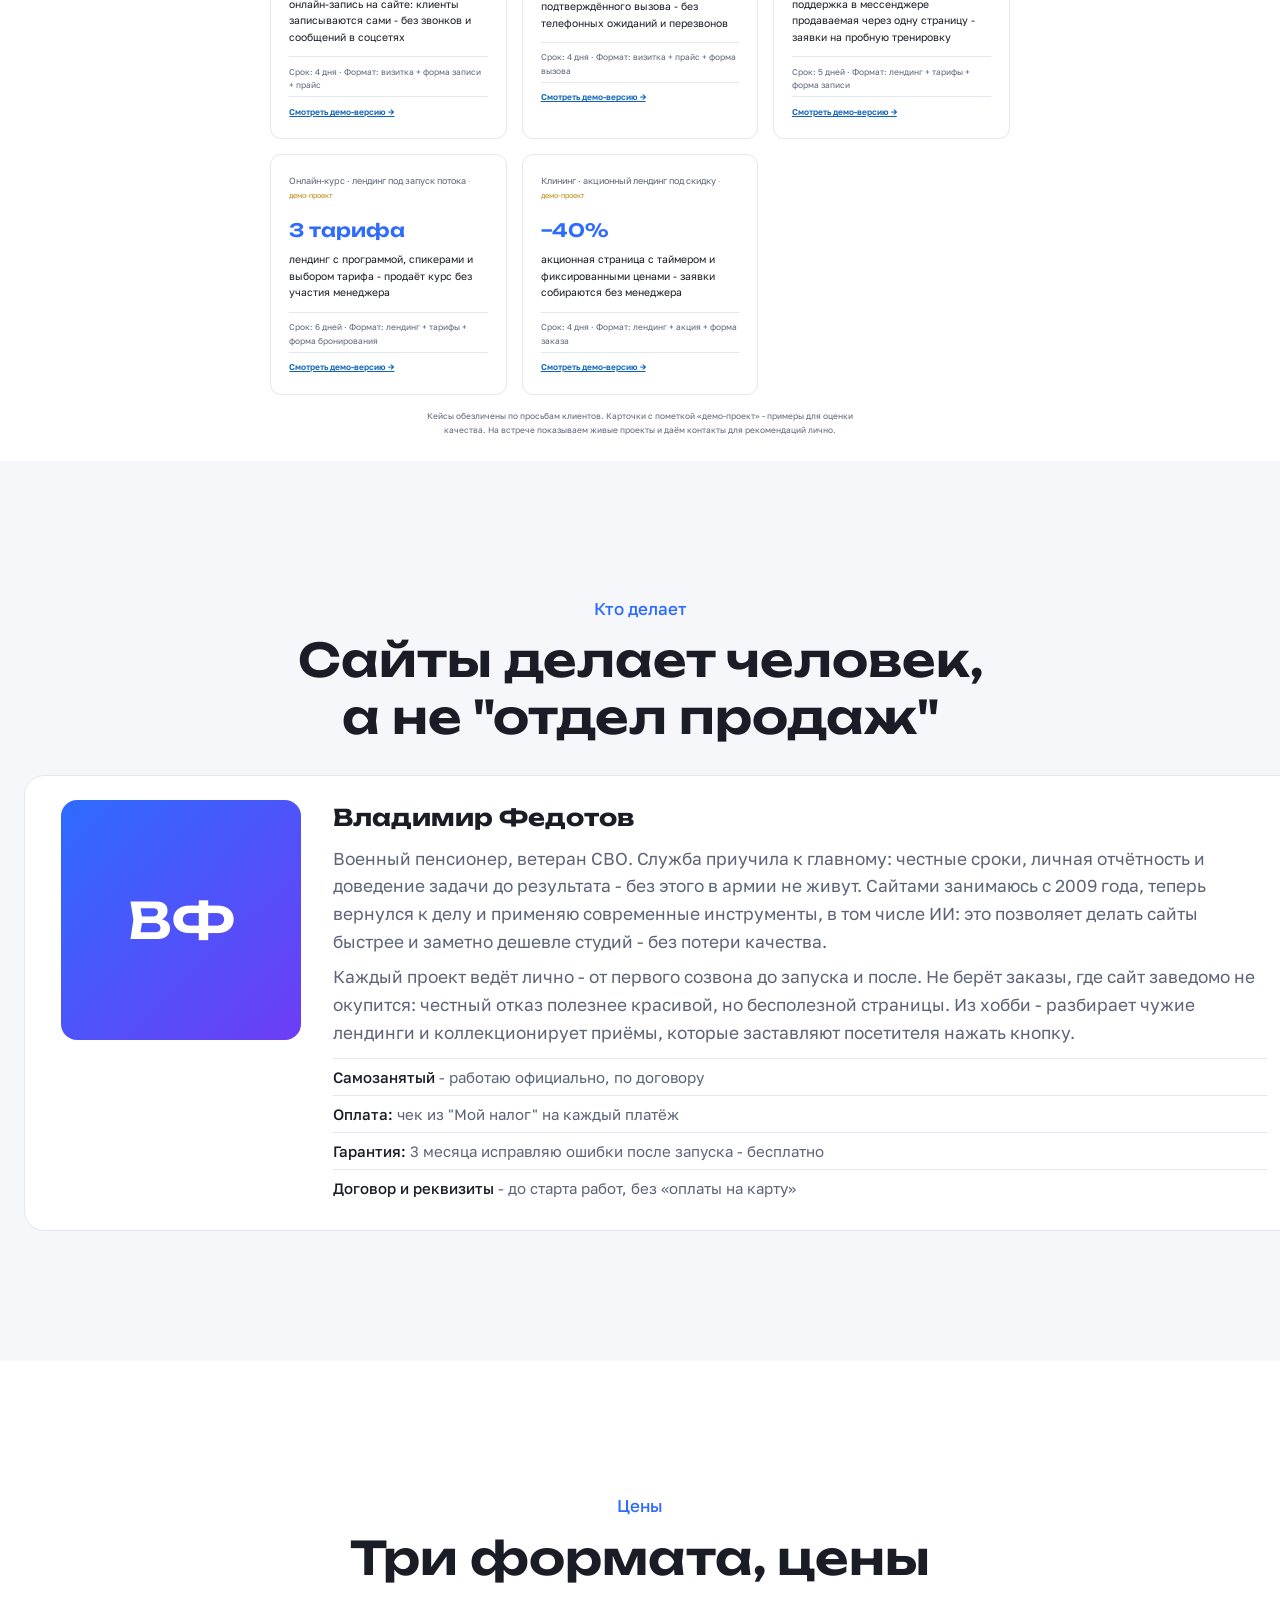
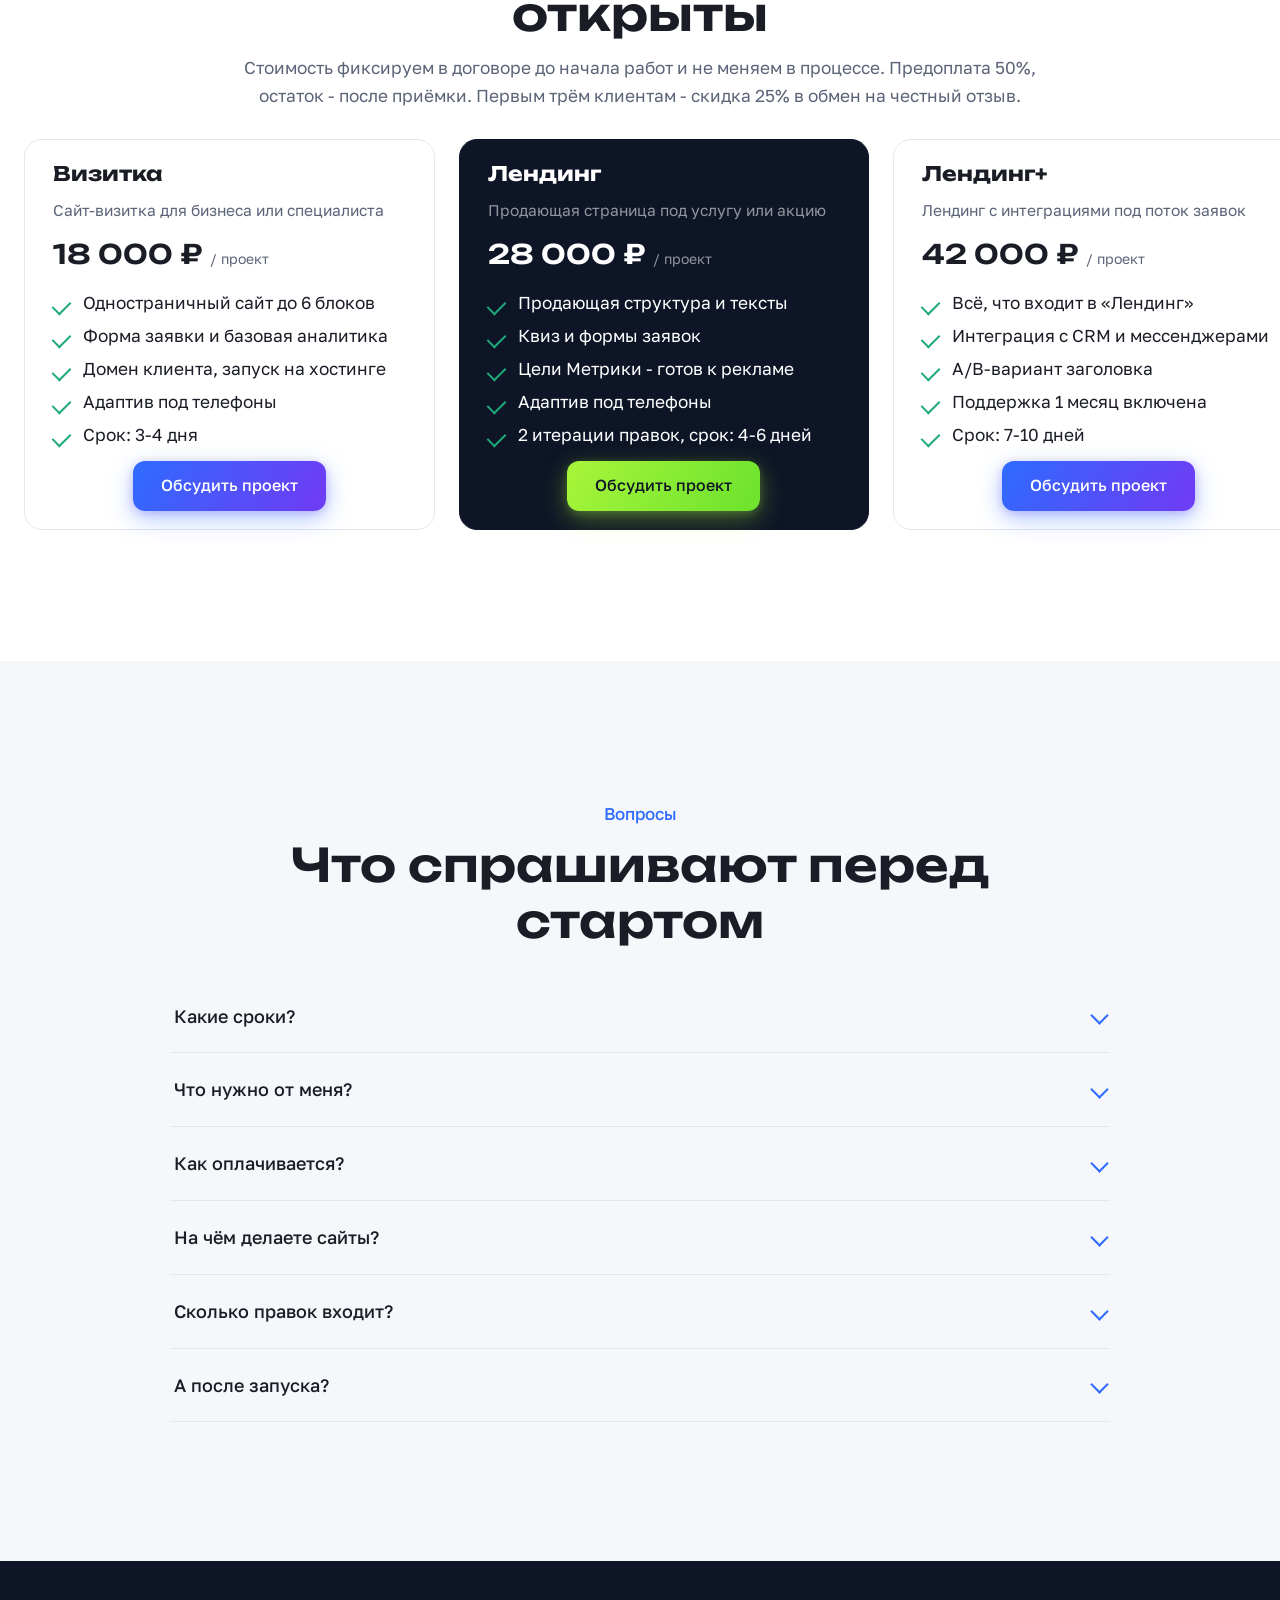
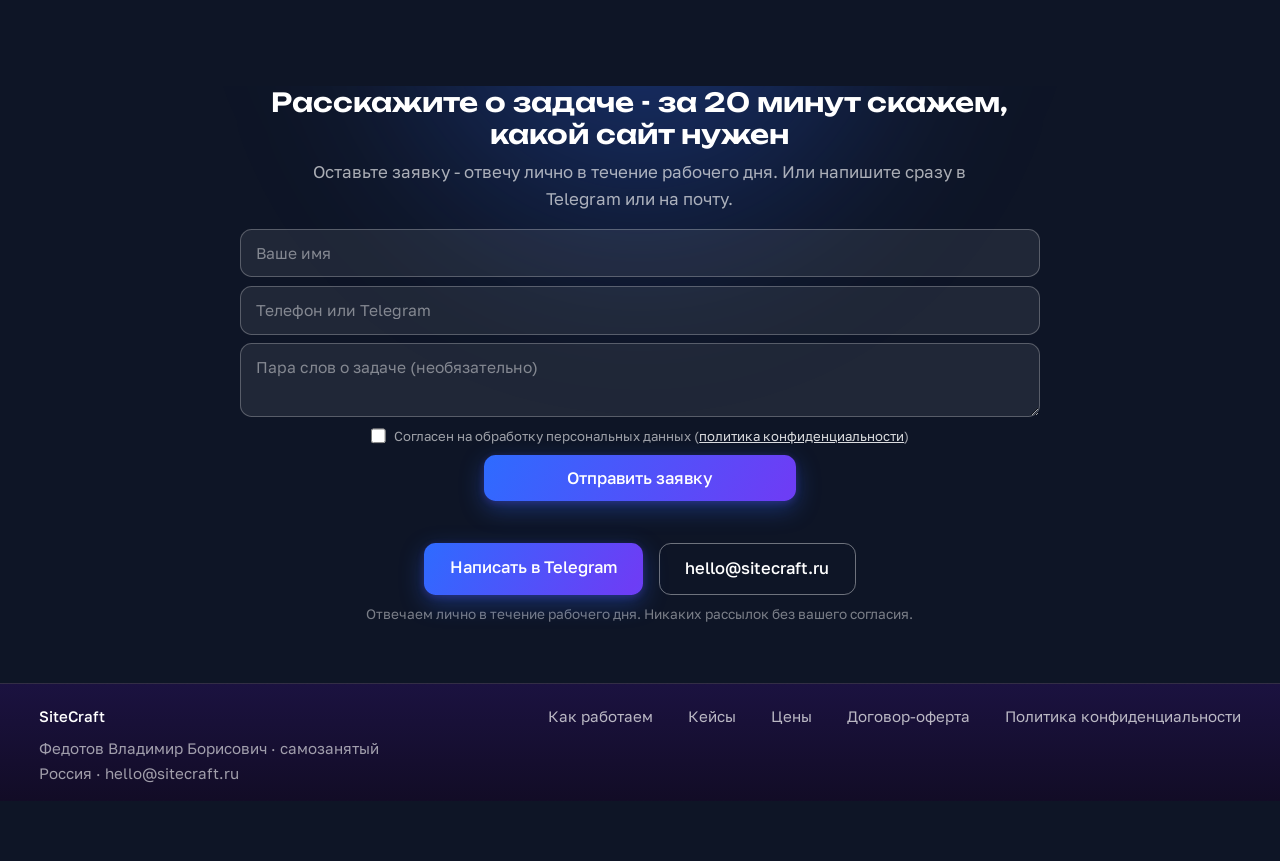
==== commit 1d2021ec: "Компьютер: контент секций - под шапкой, без обрезки низа; кнопка в шапке компактнее" ====
--- a/index.html
+++ b/index.html
@@ -12,7 +12,7 @@
 <link rel="preconnect" href="https://fonts.googleapis.com">
 <link rel="preconnect" href="https://fonts.gstatic.com" crossorigin>
 <link href="https://fonts.googleapis.com/css2?family=Golos+Text:wght@400;500;700&family=Unbounded:wght@500;600&display=swap" rel="stylesheet">
-<link rel="stylesheet" href="css/style.css?v=24">
+<link rel="stylesheet" href="css/style.css?v=25">
 </head>
 <body>
 
@@ -398,6 +398,6 @@
 </footer>
 </div>
 
-<script src="js/main.js?v=7" defer></script>
+<script src="js/main.js?v=8" defer></script>
 </body>
 </html>
--- a/css/style.css
+++ b/css/style.css
@@ -561,14 +561,14 @@
   body > section:not(.hero) {
     min-height: 100vh; scroll-margin-top: 0;
     display: flex; flex-direction: column; justify-content: center;
-    padding: 96px 0 28px;
+    padding: 24px 0 24px;
   }
   body > section:not(.hero) > .container { width: 100%; }
   /* блок с формой заявки и подвал - один общий экран */
   .tail {
     min-height: 100vh; scroll-snap-align: start; scroll-margin-top: 0;
     display: flex; flex-direction: column; justify-content: center;
-    padding: 96px 0 24px;
+    padding: 24px 0 24px;
     background: var(--ink);
   }
   .tail .final { min-height: 0; padding: 0; scroll-snap-align: none; }
@@ -589,9 +589,9 @@
   body { font-size: clamp(17px, 1.35vw, 26px); }
   .container { max-width: 1280px; }
   .nav-logo span { font-size: 16px; }
-  .pill { font-size: 18px; padding: 13px 16px 13px 28px; }
-  .pill .circle { width: 34px; height: 34px; }
-  .pill .circle svg { width: 16px; height: 16px; }
+  .pill { font-size: 15px; padding: 10px 12px 10px 20px; }
+  .pill .circle { width: 28px; height: 28px; }
+  .pill .circle svg { width: 13px; height: 13px; }
   /* кнопка "Смотреть, что входит" - во всю ширину блока оценки */
   .calc-out .btn {
     align-self: stretch; text-align: center;
@@ -626,7 +626,7 @@
   .cases-note { font-size: clamp(14px, 1.05vw, 17px); }
   /* автор - карточка на всю ширину страницы, вертикально компактнее:
      на обычных экранах масштаб не нужен, текст - как в "Как работаем" */
-  #author { padding: 48px 0 16px; }
+  #author { padding: 24px 0 20px; }
   .author-box { max-width: none; padding: 24px 36px; grid-template-columns: 240px 1fr; gap: 32px; }
   .author-box h3 { font-size: clamp(23px, 1.8vw, 30px); margin-bottom: 8px; }
   .author-box p { font-size: var(--txt); margin-bottom: 8px; }
@@ -634,13 +634,13 @@
   .requisites { font-size: clamp(15px, 1.15vw, 18.5px); margin-top: 12px; }
   .requisites li { padding: 6px 0; }
   /* цены - карточки шире, текст крупнее, кнопка компактная */
-  .price-card { padding: 20px 28px; }
+  .price-card { padding: 18px 28px; }
   .price-card h3 { font-size: clamp(20px, 1.5vw, 26px); }
-  .price-card .for { font-size: clamp(15.5px, 1.15vw, 19px); margin-bottom: 12px; }
-  .price { font-size: clamp(26px, 2.1vw, 36px); margin-bottom: 12px; }
+  .price-card .for { font-size: clamp(15.5px, 1.15vw, 19px); margin-bottom: 10px; }
+  .price { font-size: clamp(26px, 2.1vw, 36px); margin-bottom: 10px; }
   .price small { font-size: clamp(14px, 1.05vw, 17.5px); }
-  .price-card ul { margin-bottom: 12px; }
-  .price-card li { font-size: var(--txt); padding: 5px 0 5px 30px; line-height: 1.45; }
+  .price-card ul { margin-bottom: 10px; }
+  .price-card li { font-size: var(--txt); padding: 4px 0 4px 30px; line-height: 1.45; }
   .price-card li::before { top: 14px; width: 15px; height: 9px; }
   .price-card .btn {
     align-self: center; font-size: clamp(16px, 1.2vw, 20px); padding: 12px 28px;
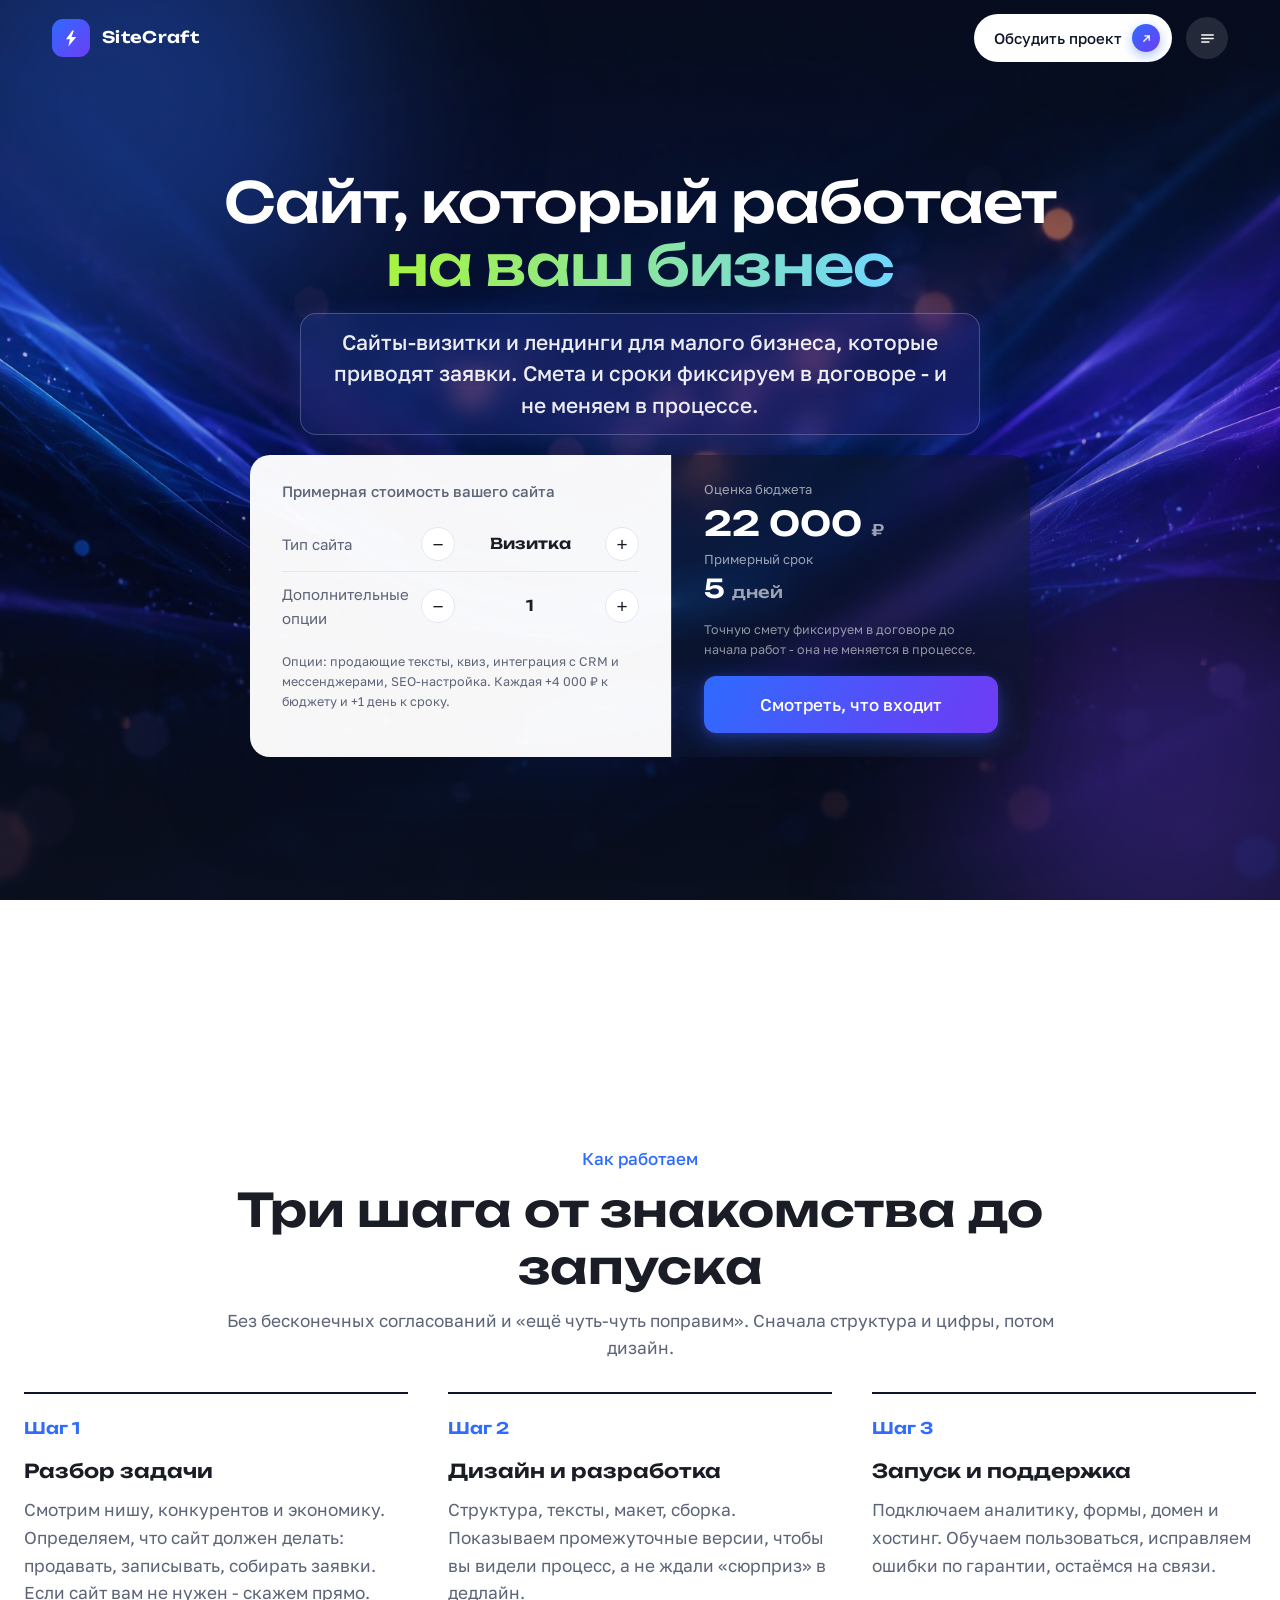
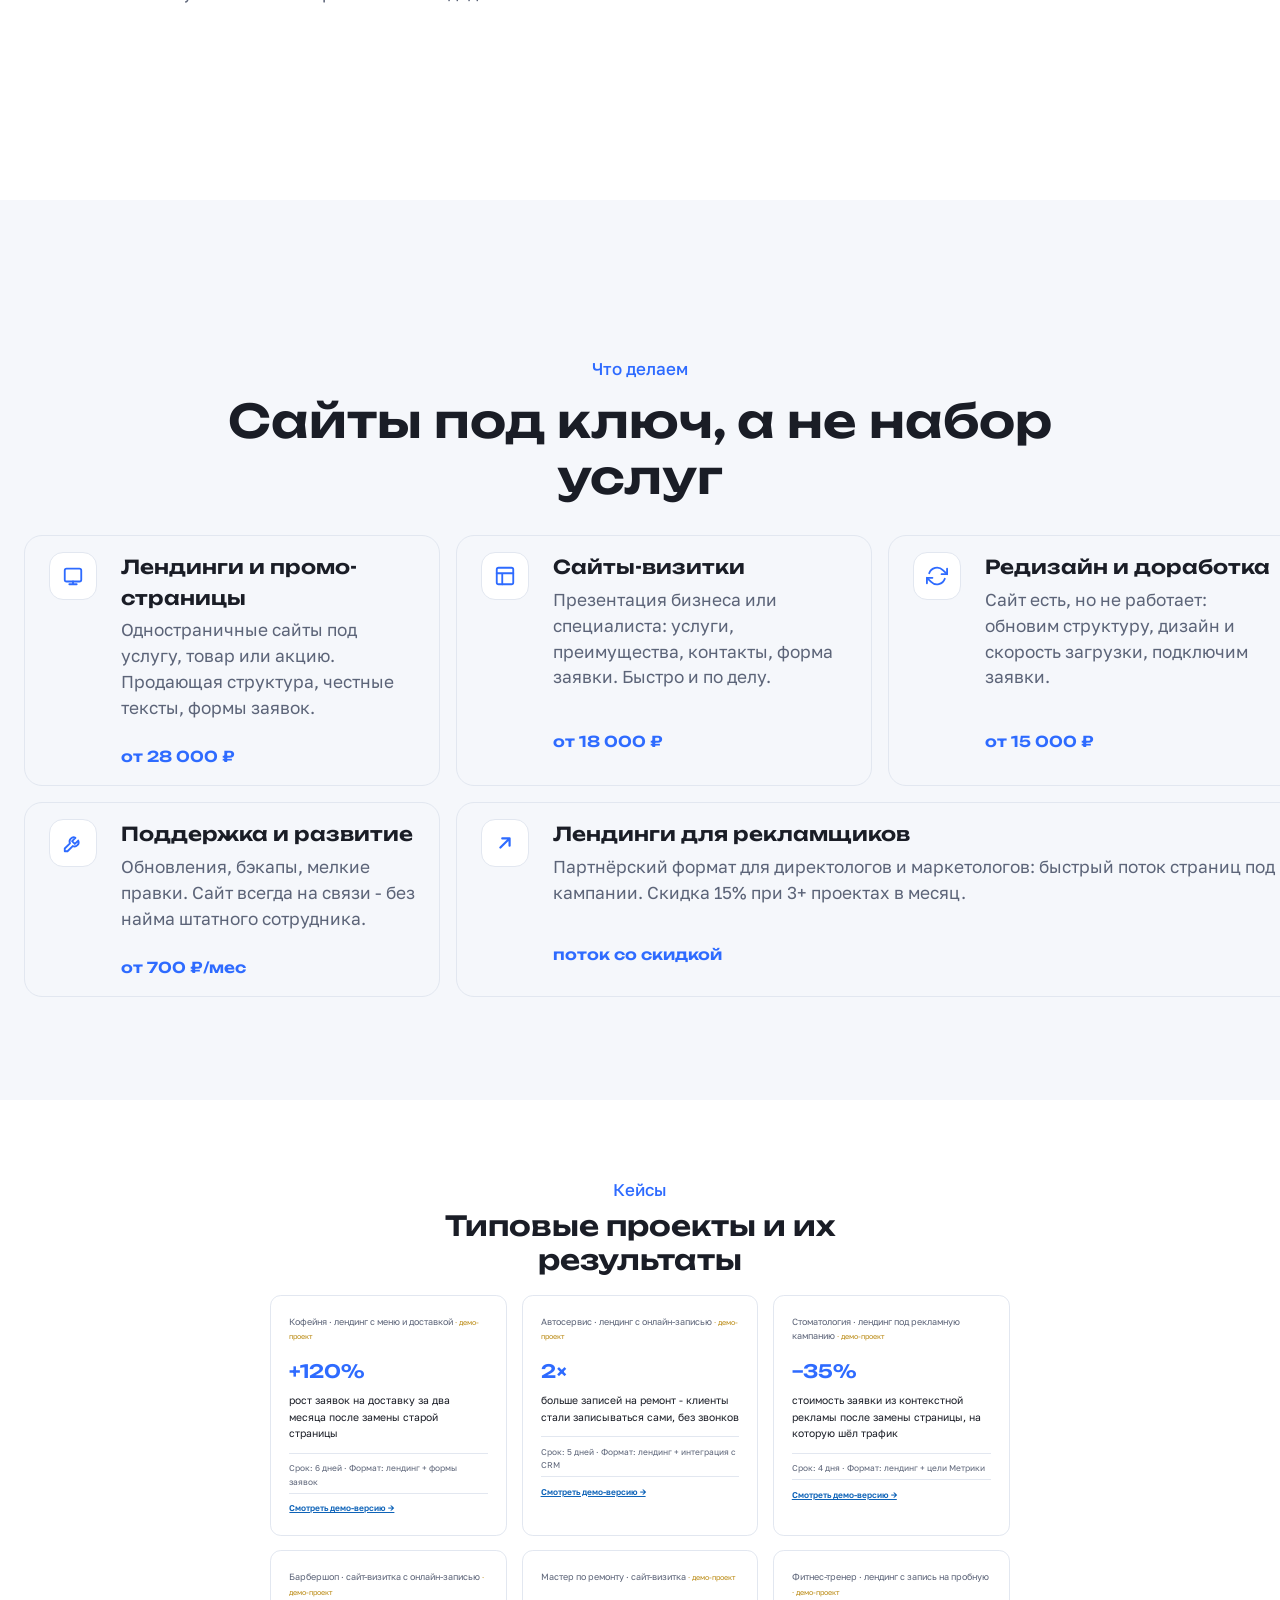
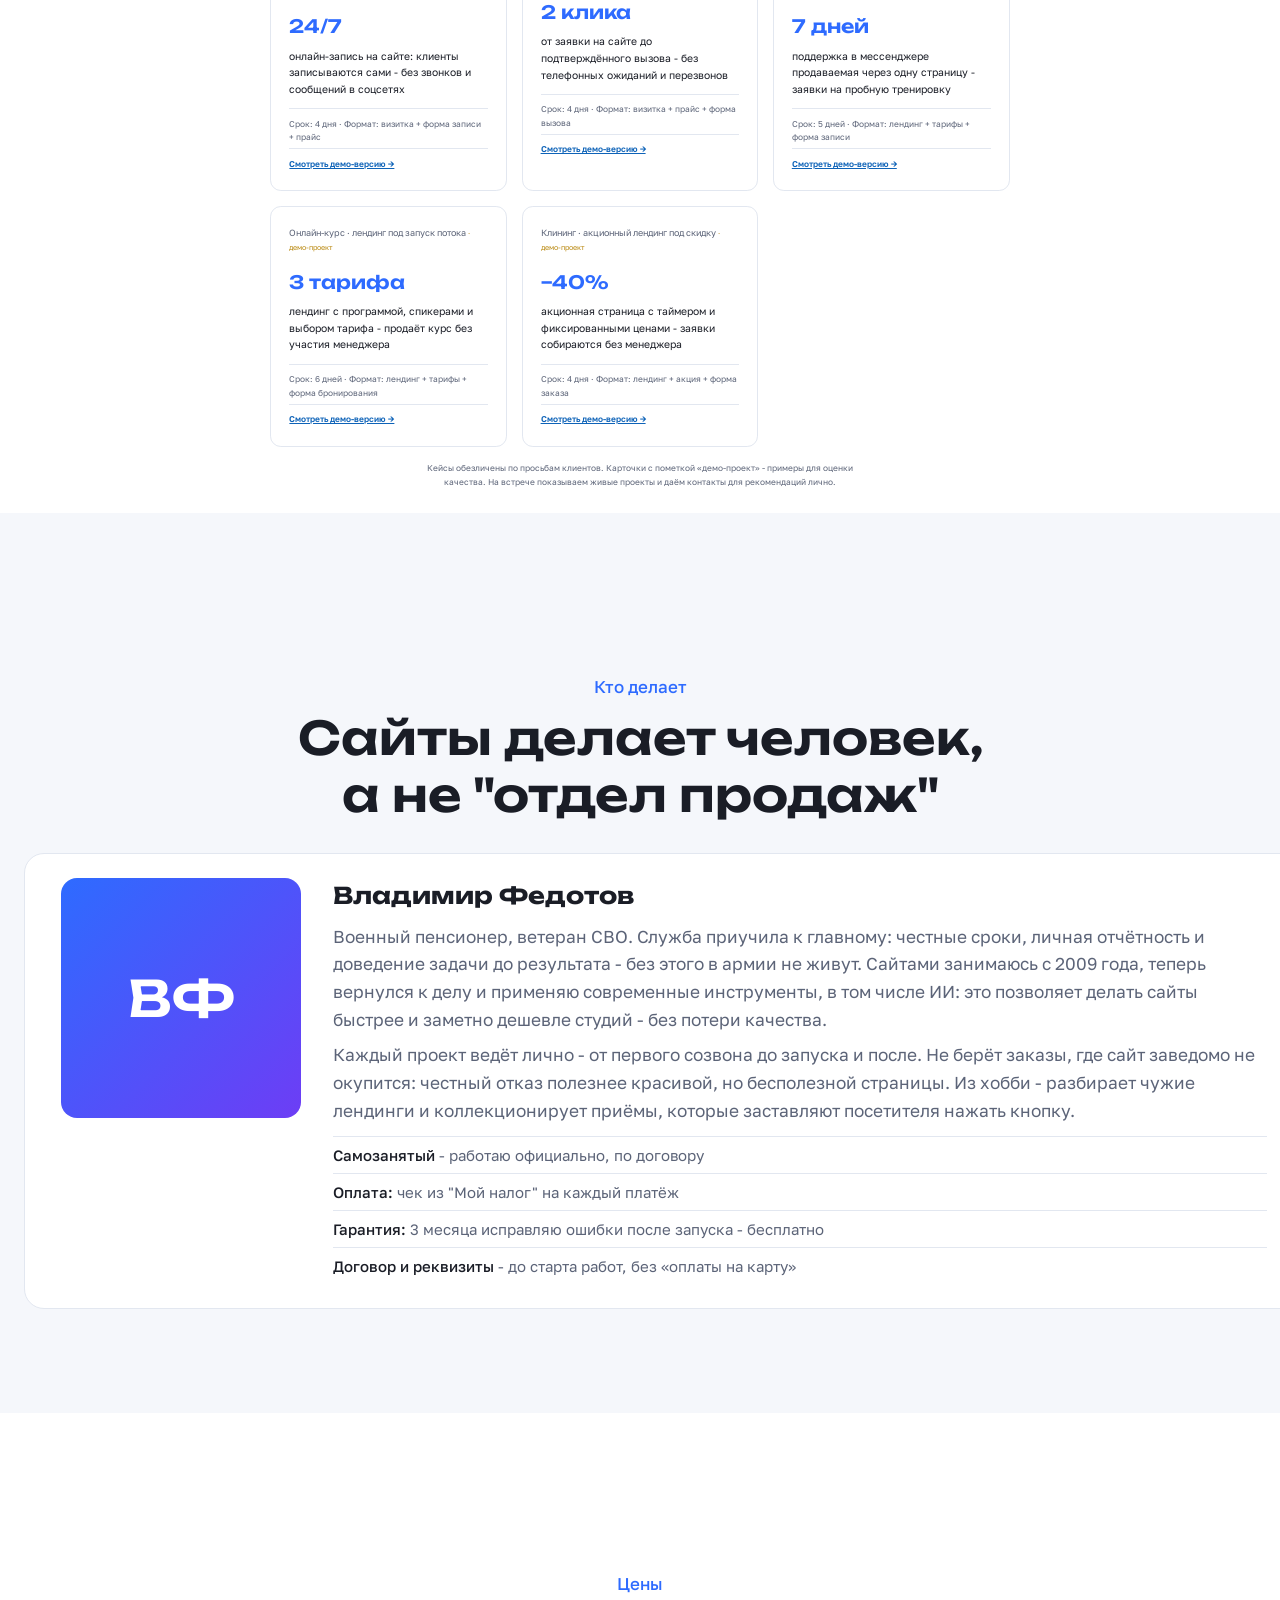
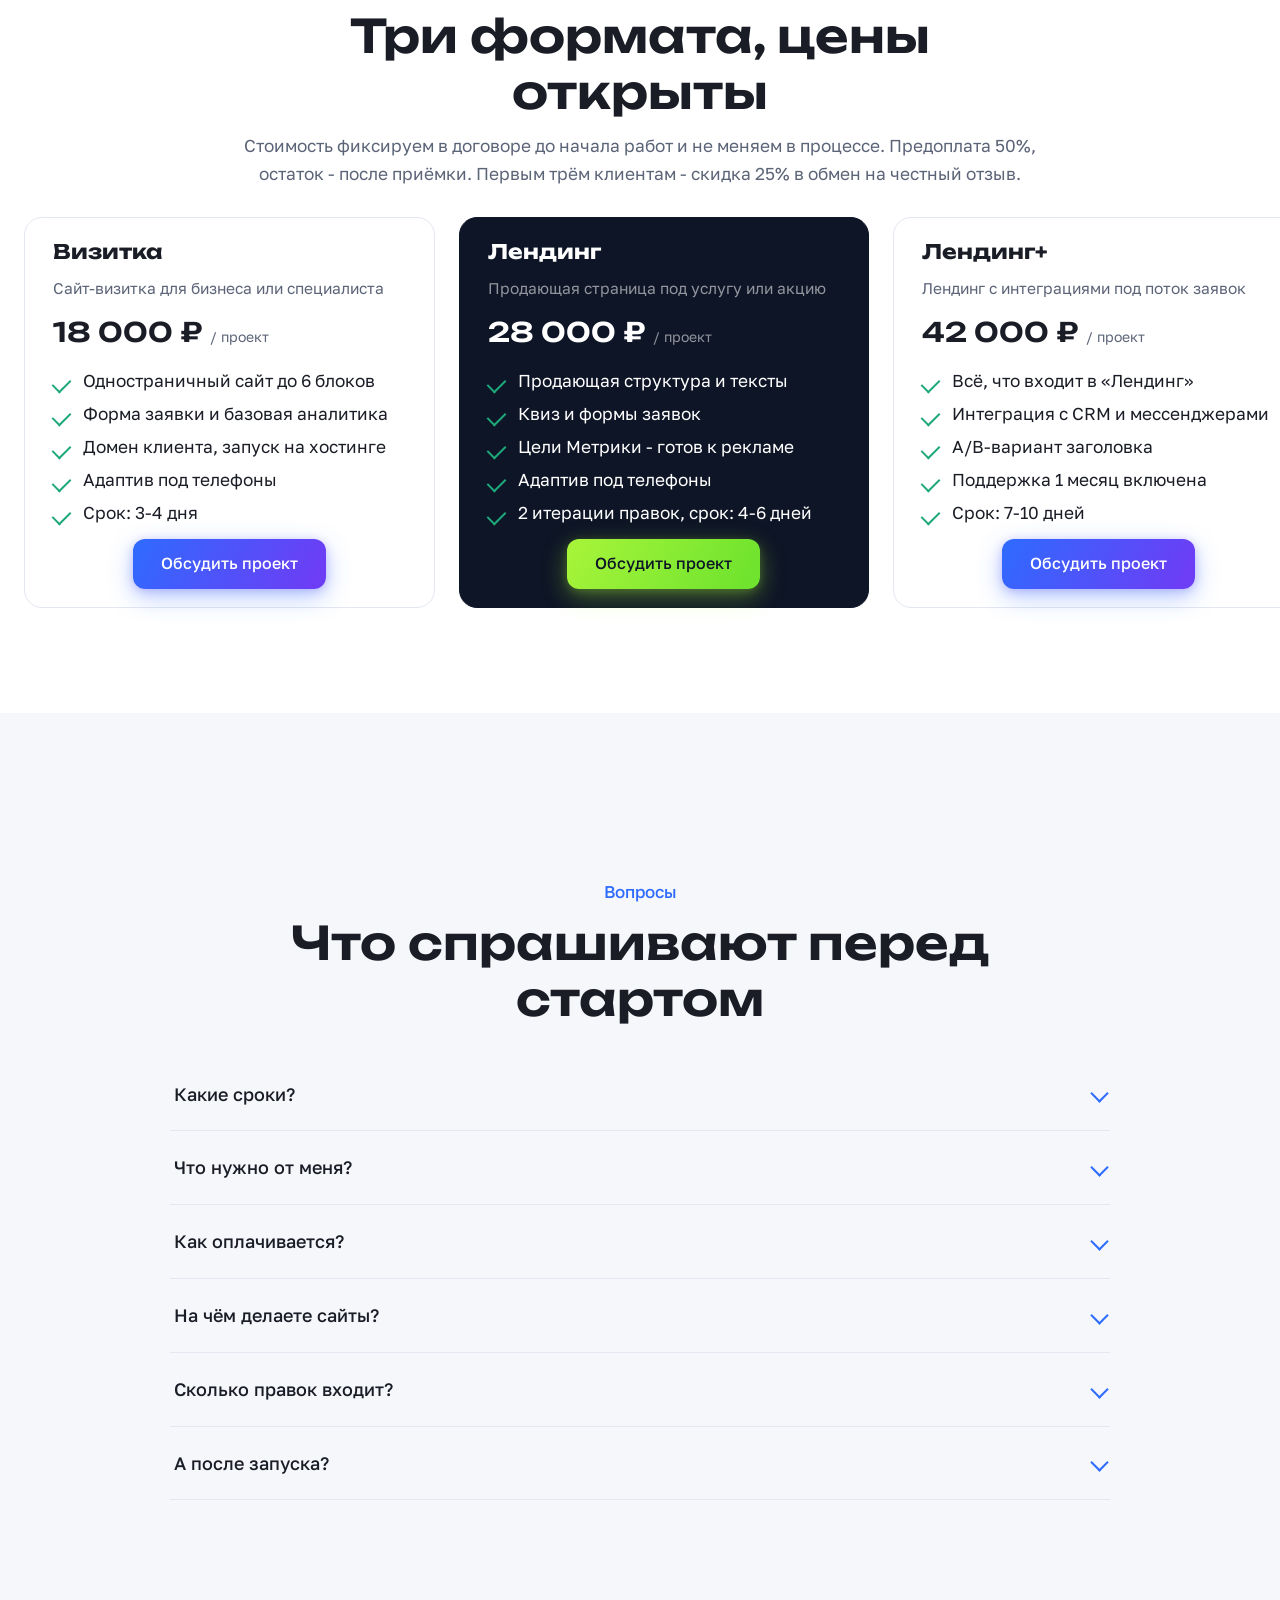
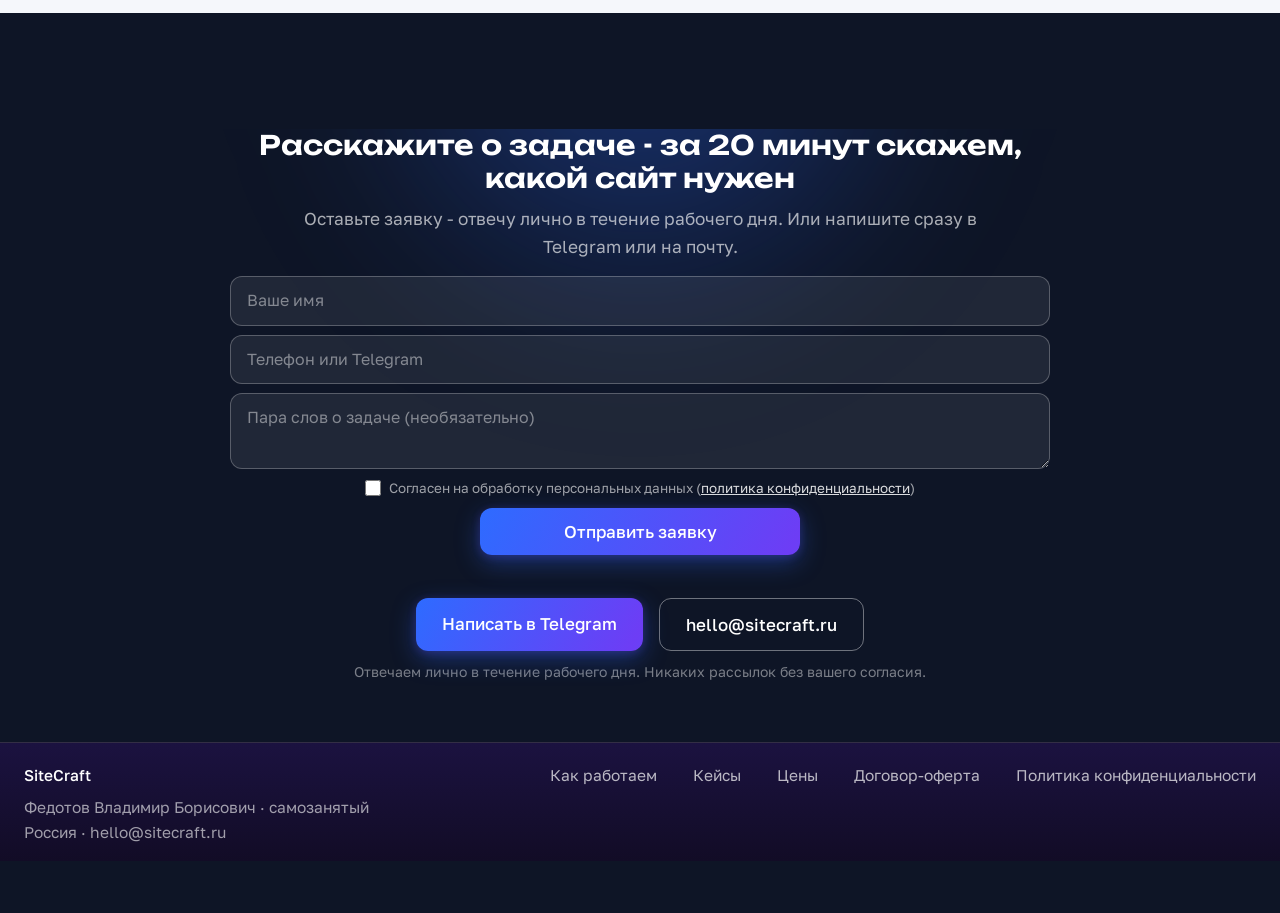
==== commit 65f46b7b: "Центрирование секций под шапкой: низ не обрезается, контент в видимой области" ====
--- a/index.html
+++ b/index.html
@@ -12,7 +12,7 @@
 <link rel="preconnect" href="https://fonts.googleapis.com">
 <link rel="preconnect" href="https://fonts.gstatic.com" crossorigin>
 <link href="https://fonts.googleapis.com/css2?family=Golos+Text:wght@400;500;700&family=Unbounded:wght@500;600&display=swap" rel="stylesheet">
-<link rel="stylesheet" href="css/style.css?v=25">
+<link rel="stylesheet" href="css/style.css?v=26">
 </head>
 <body>
 
@@ -398,6 +398,6 @@
 </footer>
 </div>
 
-<script src="js/main.js?v=8" defer></script>
+<script src="js/main.js?v=9" defer></script>
 </body>
 </html>
--- a/css/style.css
+++ b/css/style.css
@@ -554,21 +554,22 @@
 /* ---------- Компьютер: один блок - один экран ---------- */
 @media (min-width: 901px) {
   :root { --txt: clamp(17px, 1.35vw, 26px); }
-  /* верхний край "экрана" для прилипания и переходов по якорю - ниже
-     фиксированной шапки: заголовки секций никогда не уходят под неё */
-  html { scroll-snap-type: y mandatory; scroll-padding-top: 76px; }
-  /* каждая секция целиком на экране, контент по центру */
+  /* секции прилипают к самому верху окна: фиксированная шапка плавает
+     поверх верхнего отступа секции, а контент центрируется строго
+     в видимой области под шапкой - без обрезки низа */
+  html { scroll-snap-type: y mandatory; scroll-padding-top: 0; }
+  /* каждая секция целиком на экране; padding-top = высоте шапки */
   body > section:not(.hero) {
     min-height: 100vh; scroll-margin-top: 0;
     display: flex; flex-direction: column; justify-content: center;
-    padding: 24px 0 24px;
+    padding: 76px 0 24px;
   }
   body > section:not(.hero) > .container { width: 100%; }
   /* блок с формой заявки и подвал - один общий экран */
   .tail {
     min-height: 100vh; scroll-snap-align: start; scroll-margin-top: 0;
     display: flex; flex-direction: column; justify-content: center;
-    padding: 24px 0 24px;
+    padding: 76px 0 24px;
     background: var(--ink);
   }
   .tail .final { min-height: 0; padding: 0; scroll-snap-align: none; }
@@ -626,7 +627,7 @@
   .cases-note { font-size: clamp(14px, 1.05vw, 17px); }
   /* автор - карточка на всю ширину страницы, вертикально компактнее:
      на обычных экранах масштаб не нужен, текст - как в "Как работаем" */
-  #author { padding: 24px 0 20px; }
+  #author { padding: 76px 0 20px; }
   .author-box { max-width: none; padding: 24px 36px; grid-template-columns: 240px 1fr; gap: 32px; }
   .author-box h3 { font-size: clamp(23px, 1.8vw, 30px); margin-bottom: 8px; }
   .author-box p { font-size: var(--txt); margin-bottom: 8px; }
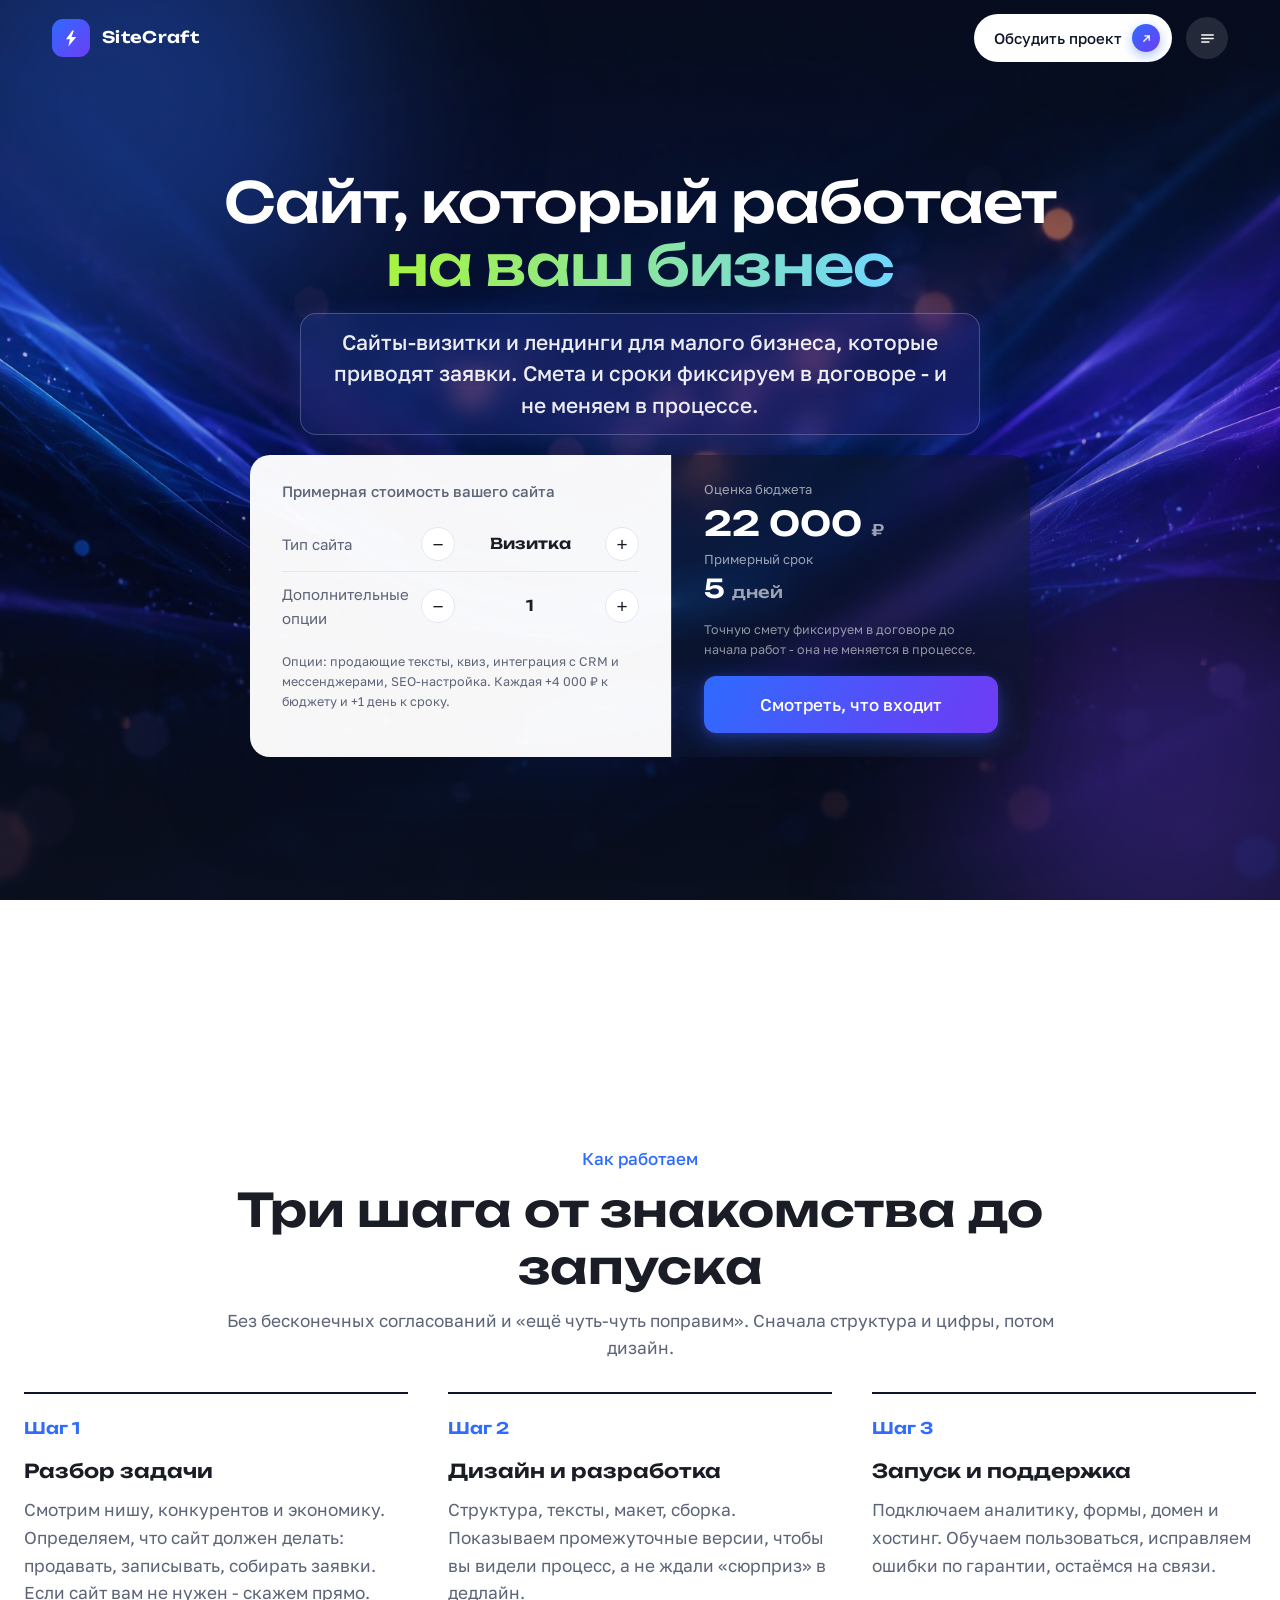
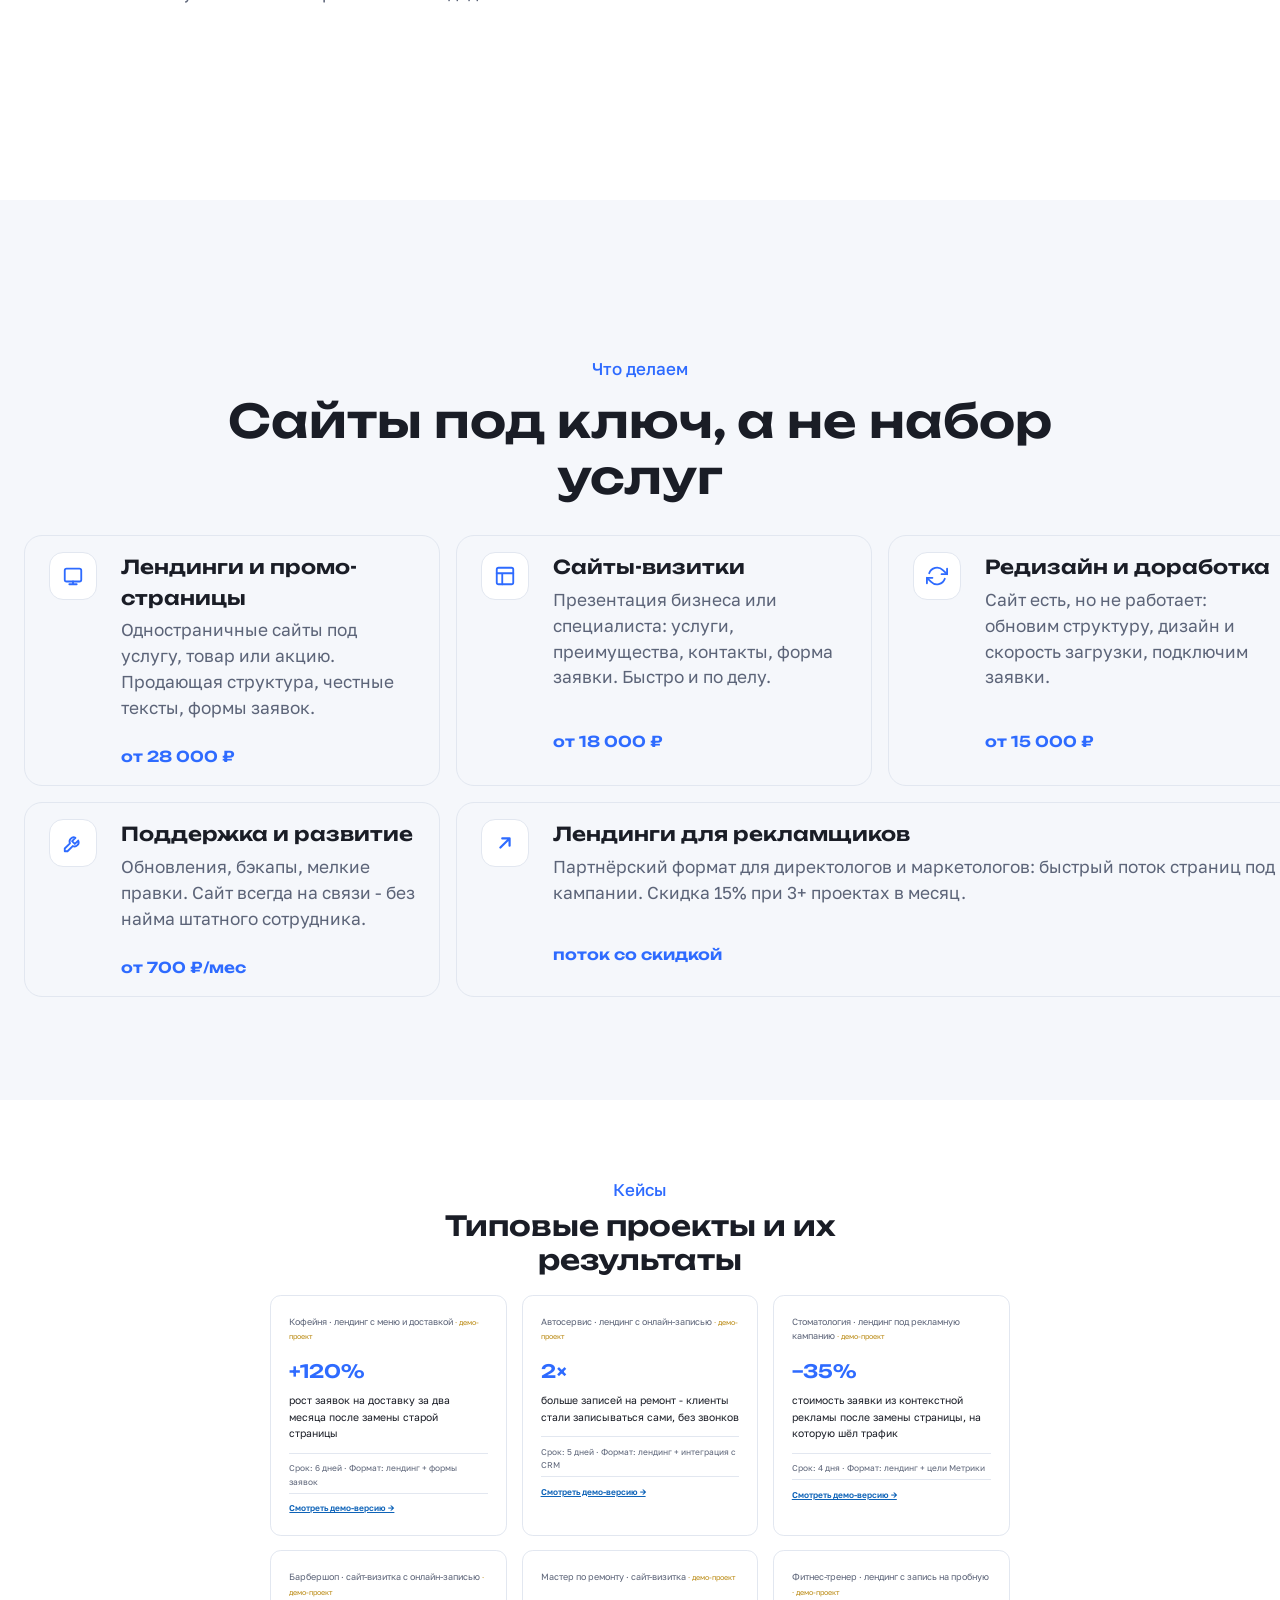
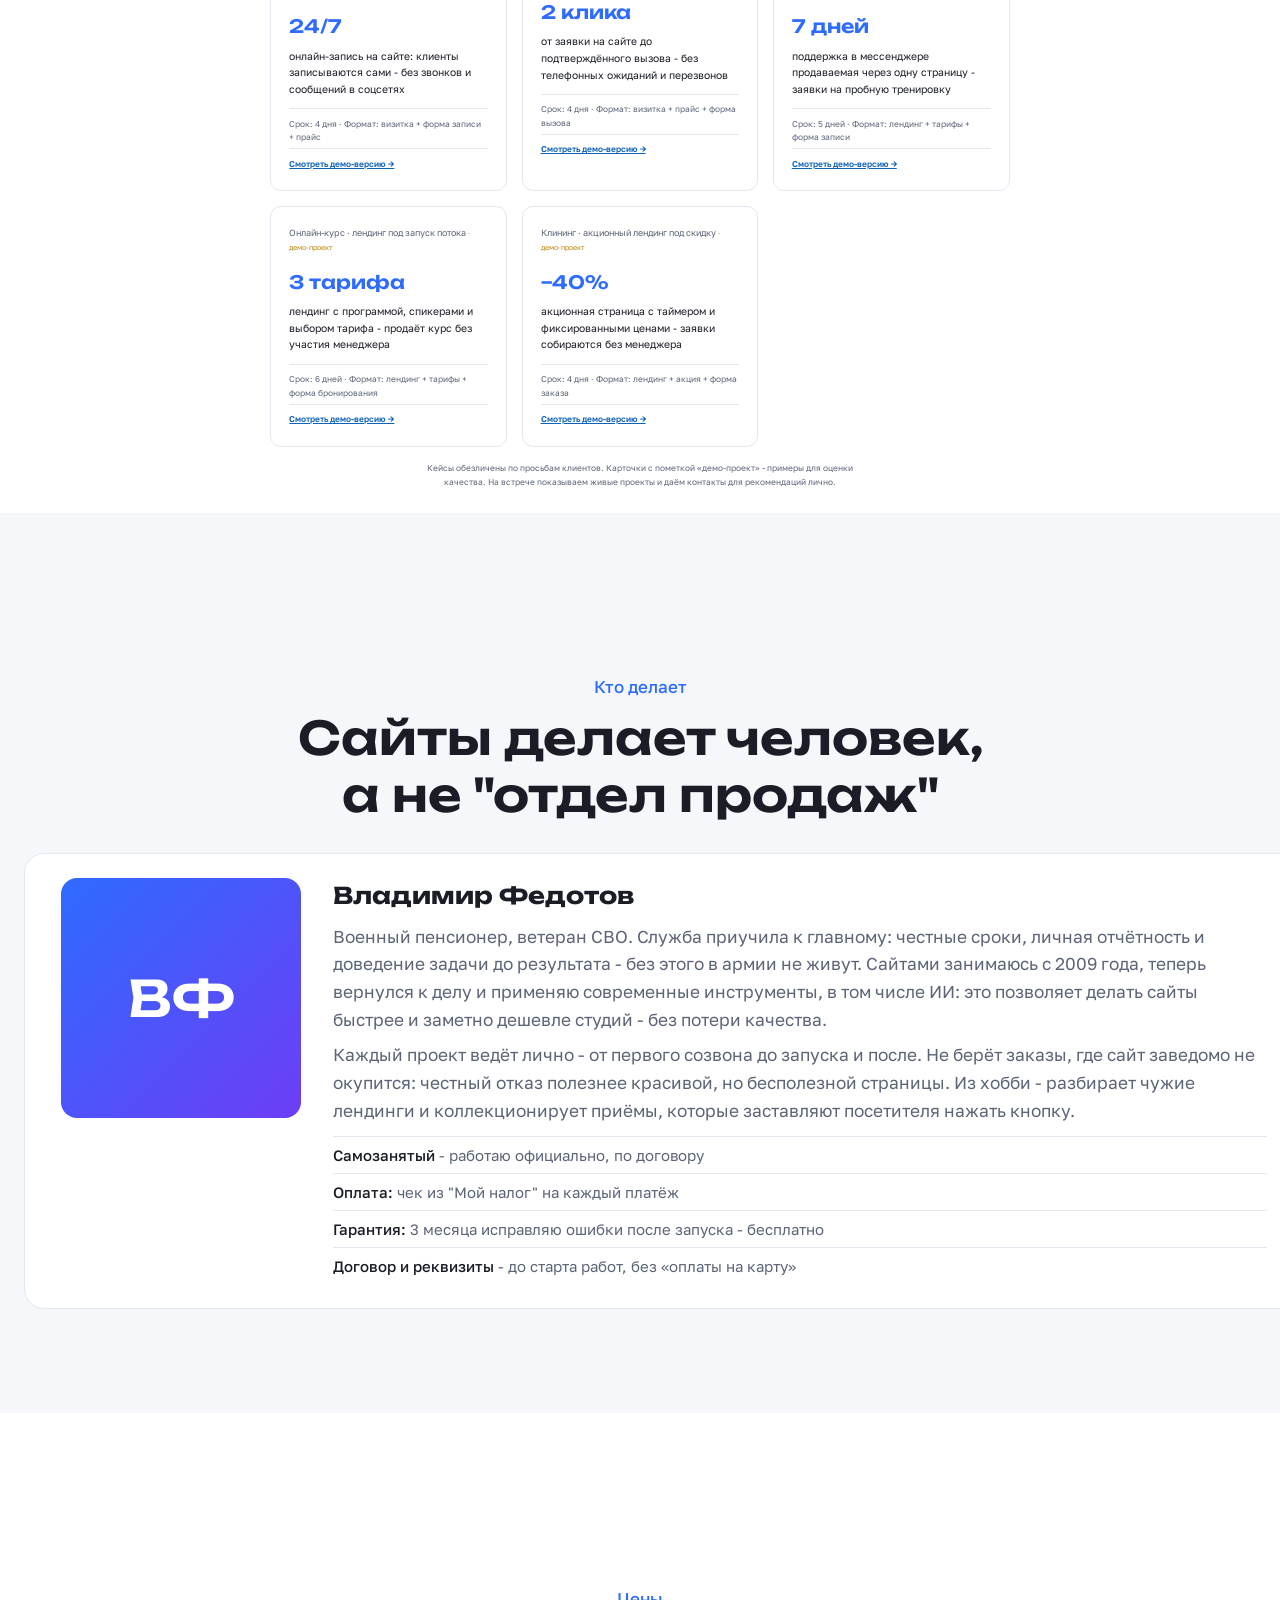
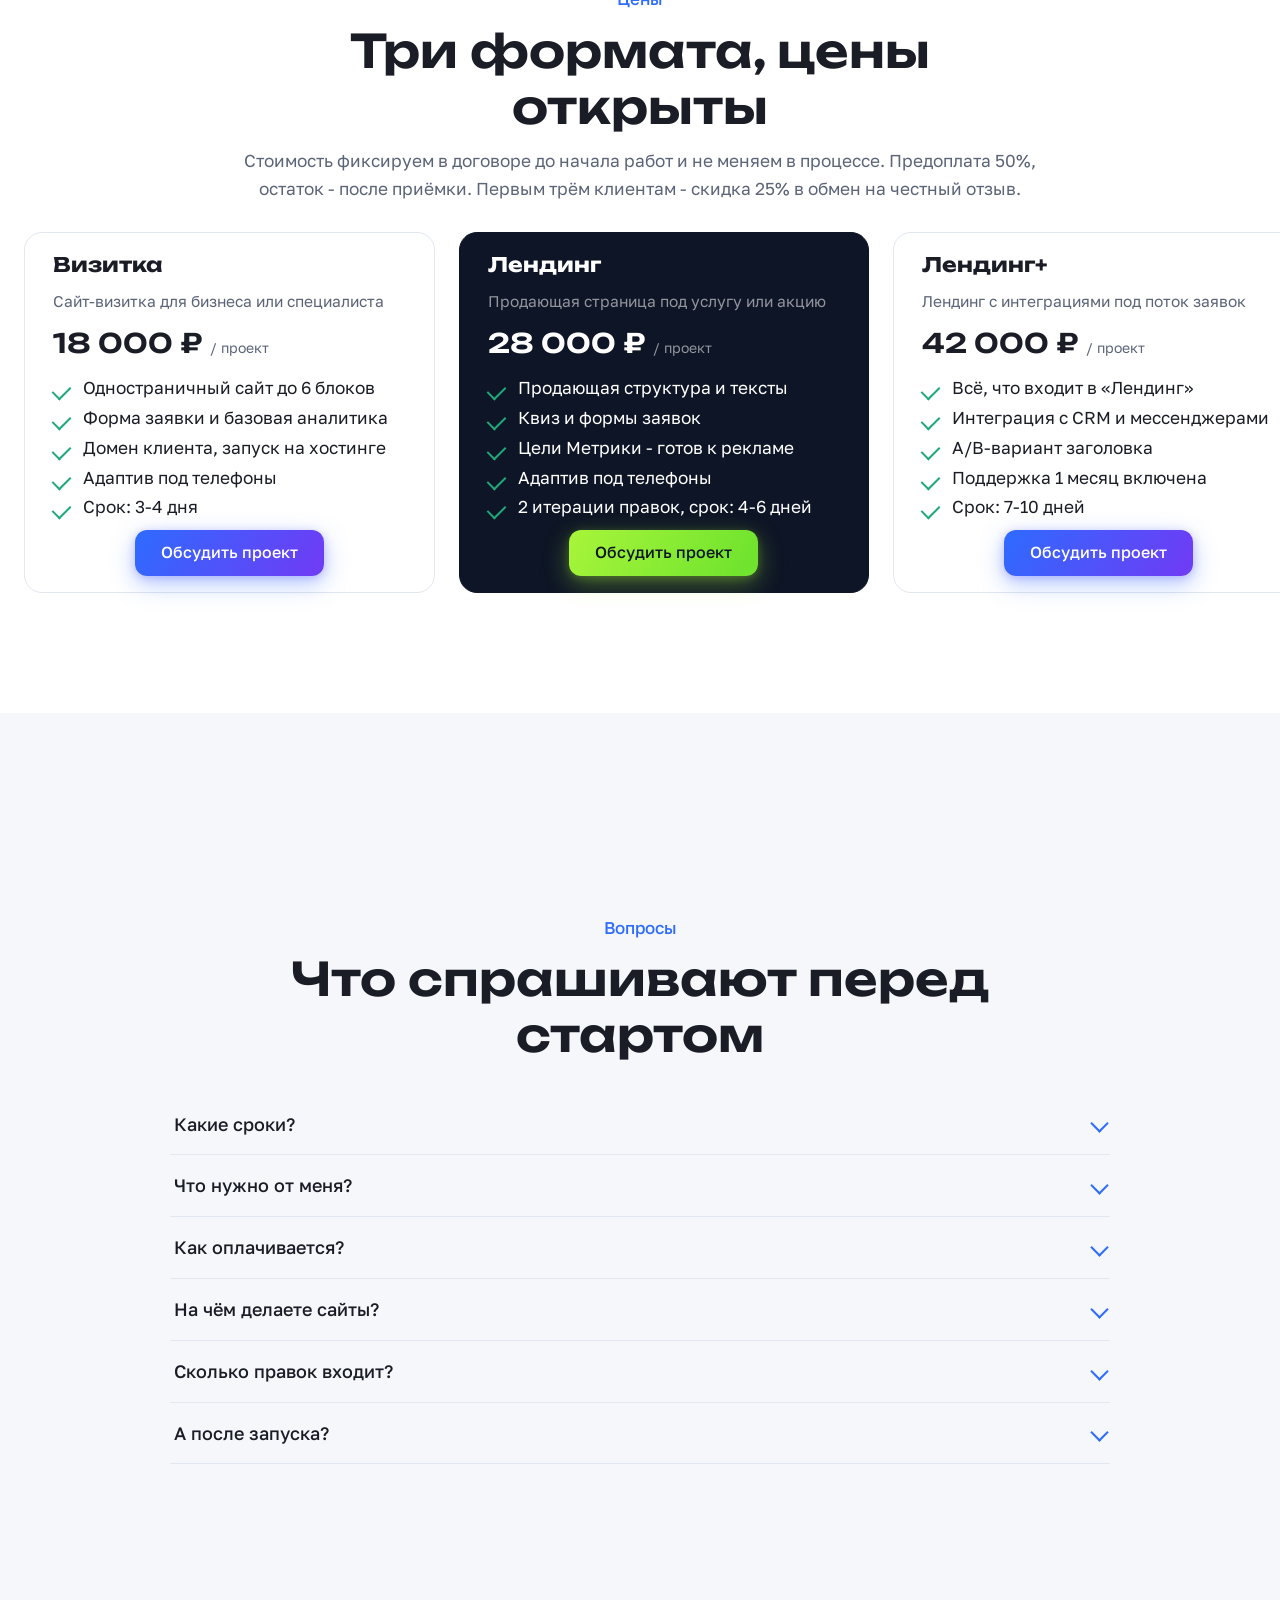
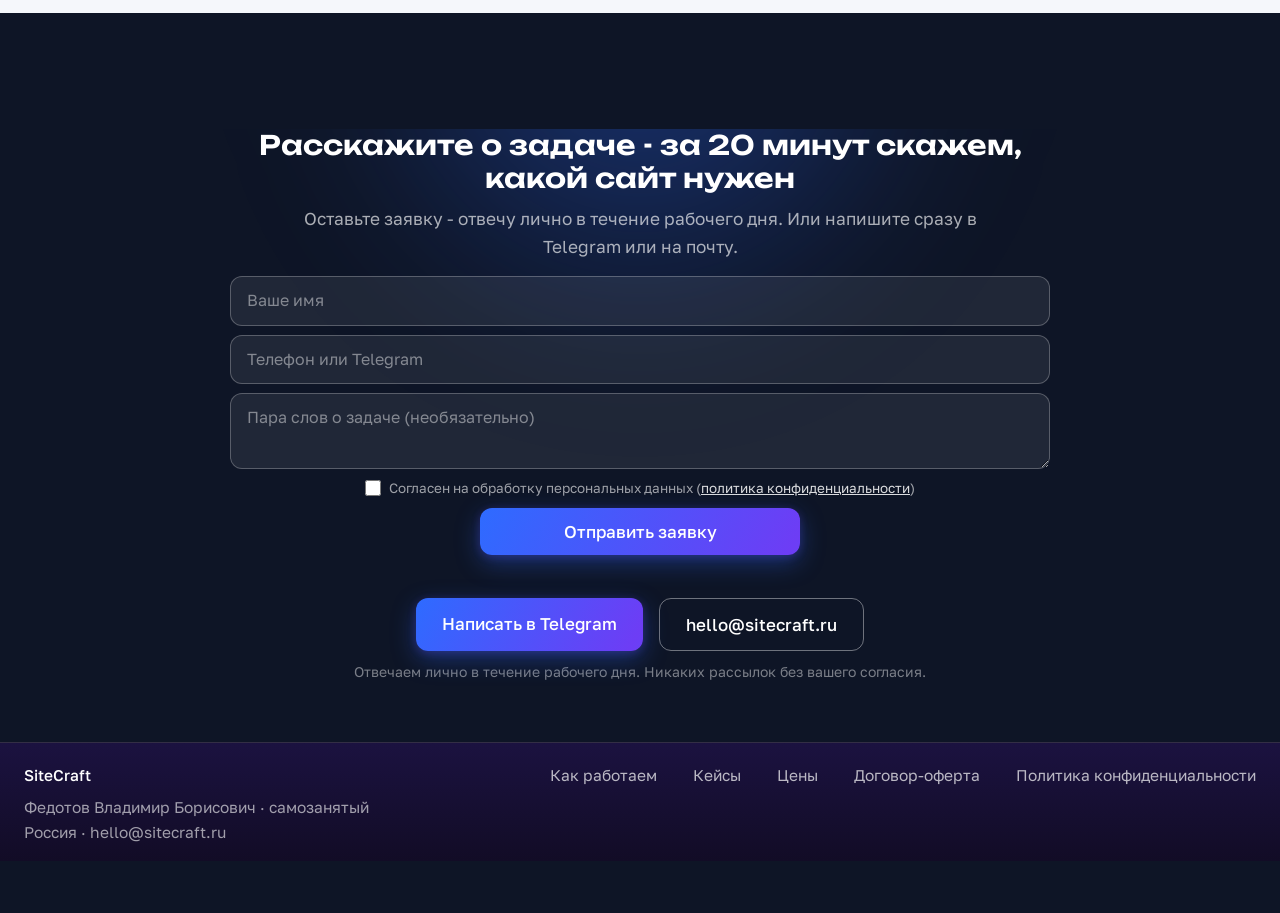
==== commit 0abd63f6: "Цены/Вопросы/футер компактнее; анимация появления короче; порог зума цен 0.8" ====
--- a/index.html
+++ b/index.html
@@ -12,7 +12,7 @@
 <link rel="preconnect" href="https://fonts.googleapis.com">
 <link rel="preconnect" href="https://fonts.gstatic.com" crossorigin>
 <link href="https://fonts.googleapis.com/css2?family=Golos+Text:wght@400;500;700&family=Unbounded:wght@500;600&display=swap" rel="stylesheet">
-<link rel="stylesheet" href="css/style.css?v=26">
+<link rel="stylesheet" href="css/style.css?v=27">
 </head>
 <body>
 
@@ -398,6 +398,6 @@
 </footer>
 </div>
 
-<script src="js/main.js?v=9" defer></script>
+<script src="js/main.js?v=10" defer></script>
 </body>
 </html>
--- a/css/style.css
+++ b/css/style.css
@@ -580,8 +580,8 @@
   .tail .final .fine { margin-top: 16px; }
   /* подвал - широкая полоса внизу общего экрана */
   .tail footer {
-    scroll-snap-align: none; margin-top: 40px;
-    padding: 32px 0 30px; font-size: 15px;
+    scroll-snap-align: none; margin-top: 28px;
+    padding: 26px 0 24px; font-size: 15px;
     border-top: 1px solid rgba(255,255,255,.14);
   }
   .tail .footer-grid { width: 100%; align-items: flex-start; }
@@ -635,20 +635,21 @@
   .requisites { font-size: clamp(15px, 1.15vw, 18.5px); margin-top: 12px; }
   .requisites li { padding: 6px 0; }
   /* цены - карточки шире, текст крупнее, кнопка компактная */
-  .price-card { padding: 18px 28px; }
+  .price-card { padding: 16px 28px; }
   .price-card h3 { font-size: clamp(20px, 1.5vw, 26px); }
-  .price-card .for { font-size: clamp(15.5px, 1.15vw, 19px); margin-bottom: 10px; }
-  .price { font-size: clamp(26px, 2.1vw, 36px); margin-bottom: 10px; }
+  .price-card .for { font-size: clamp(15.5px, 1.15vw, 19px); margin-bottom: 8px; }
+  .price { font-size: clamp(26px, 2.1vw, 36px); margin-bottom: 8px; }
   .price small { font-size: clamp(14px, 1.05vw, 17.5px); }
-  .price-card ul { margin-bottom: 10px; }
-  .price-card li { font-size: var(--txt); padding: 4px 0 4px 30px; line-height: 1.45; }
-  .price-card li::before { top: 14px; width: 15px; height: 9px; }
+  .price-card ul { margin-bottom: 8px; }
+  .price-card li { font-size: var(--txt); padding: 3px 0 3px 30px; line-height: 1.38; }
+  .price-card li::before { top: 12px; width: 15px; height: 9px; }
   .price-card .btn {
-    align-self: center; font-size: clamp(16px, 1.2vw, 20px); padding: 12px 28px;
+    align-self: center; font-size: clamp(16px, 1.2vw, 20px); padding: 10px 26px;
   }
   /* faq */
   .faq { max-width: 940px; }
   summary { font-size: clamp(18px, 1.4vw, 23px); }
+  details { padding: 16px 4px; }
   details p { font-size: var(--txt); max-width: none; }
   /* форма обратной связи - шире, текст крупнее */
   .final h2 { max-width: 820px; font-size: clamp(28px, 2.8vw, 44px); }
@@ -659,7 +660,9 @@
 }
 
 /* Плавное появление блоков (всплывают на экране) */
-.reveal { opacity: 0; transform: translateY(26px); transition: opacity .7s ease, transform .7s cubic-bezier(.2,.7,.3,1); }
+/* лёгкое появление: короткое и незаметное - при пролистывании блоки
+   не "плывут", а аккуратно проявляются */
+.reveal { opacity: 0; transform: translateY(10px); transition: opacity .35s ease, transform .35s ease; }
 .reveal.visible { opacity: 1; transform: none; }
 
 /* Форма заявки в финальном блоке */
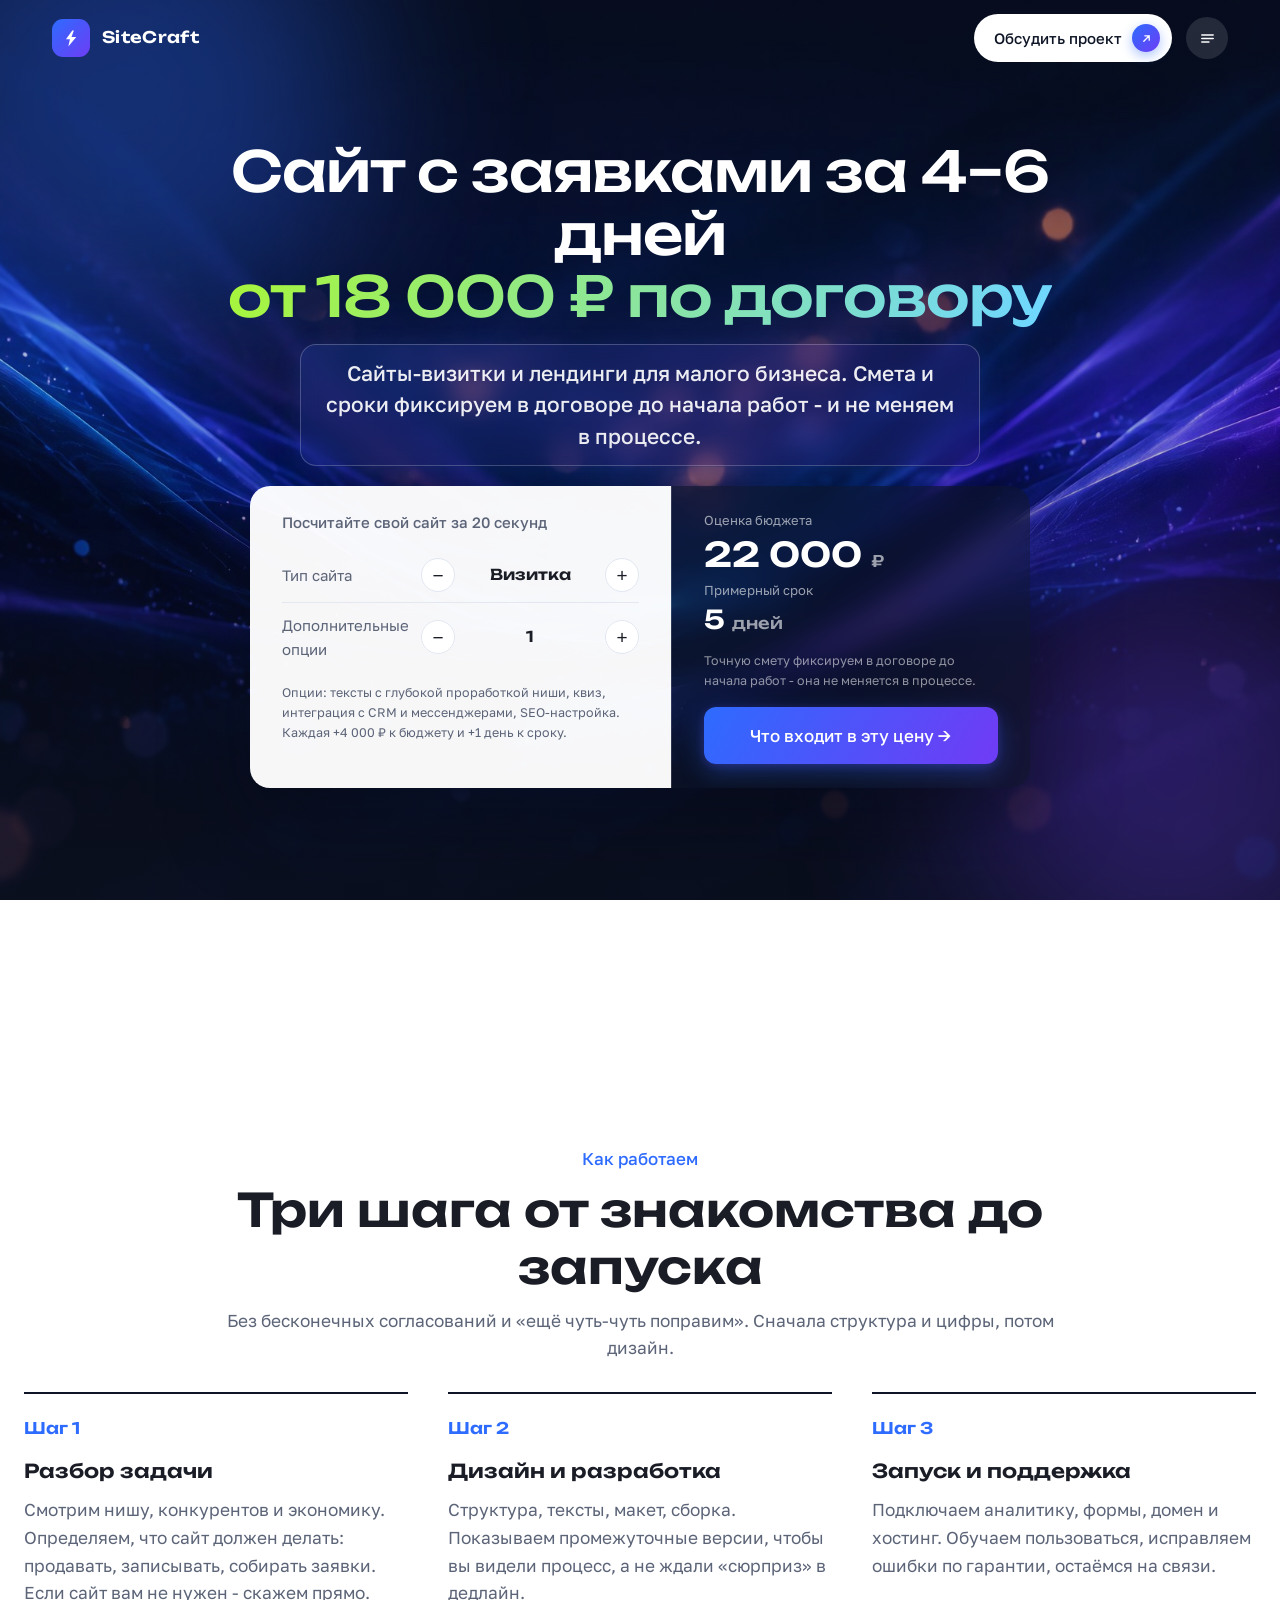
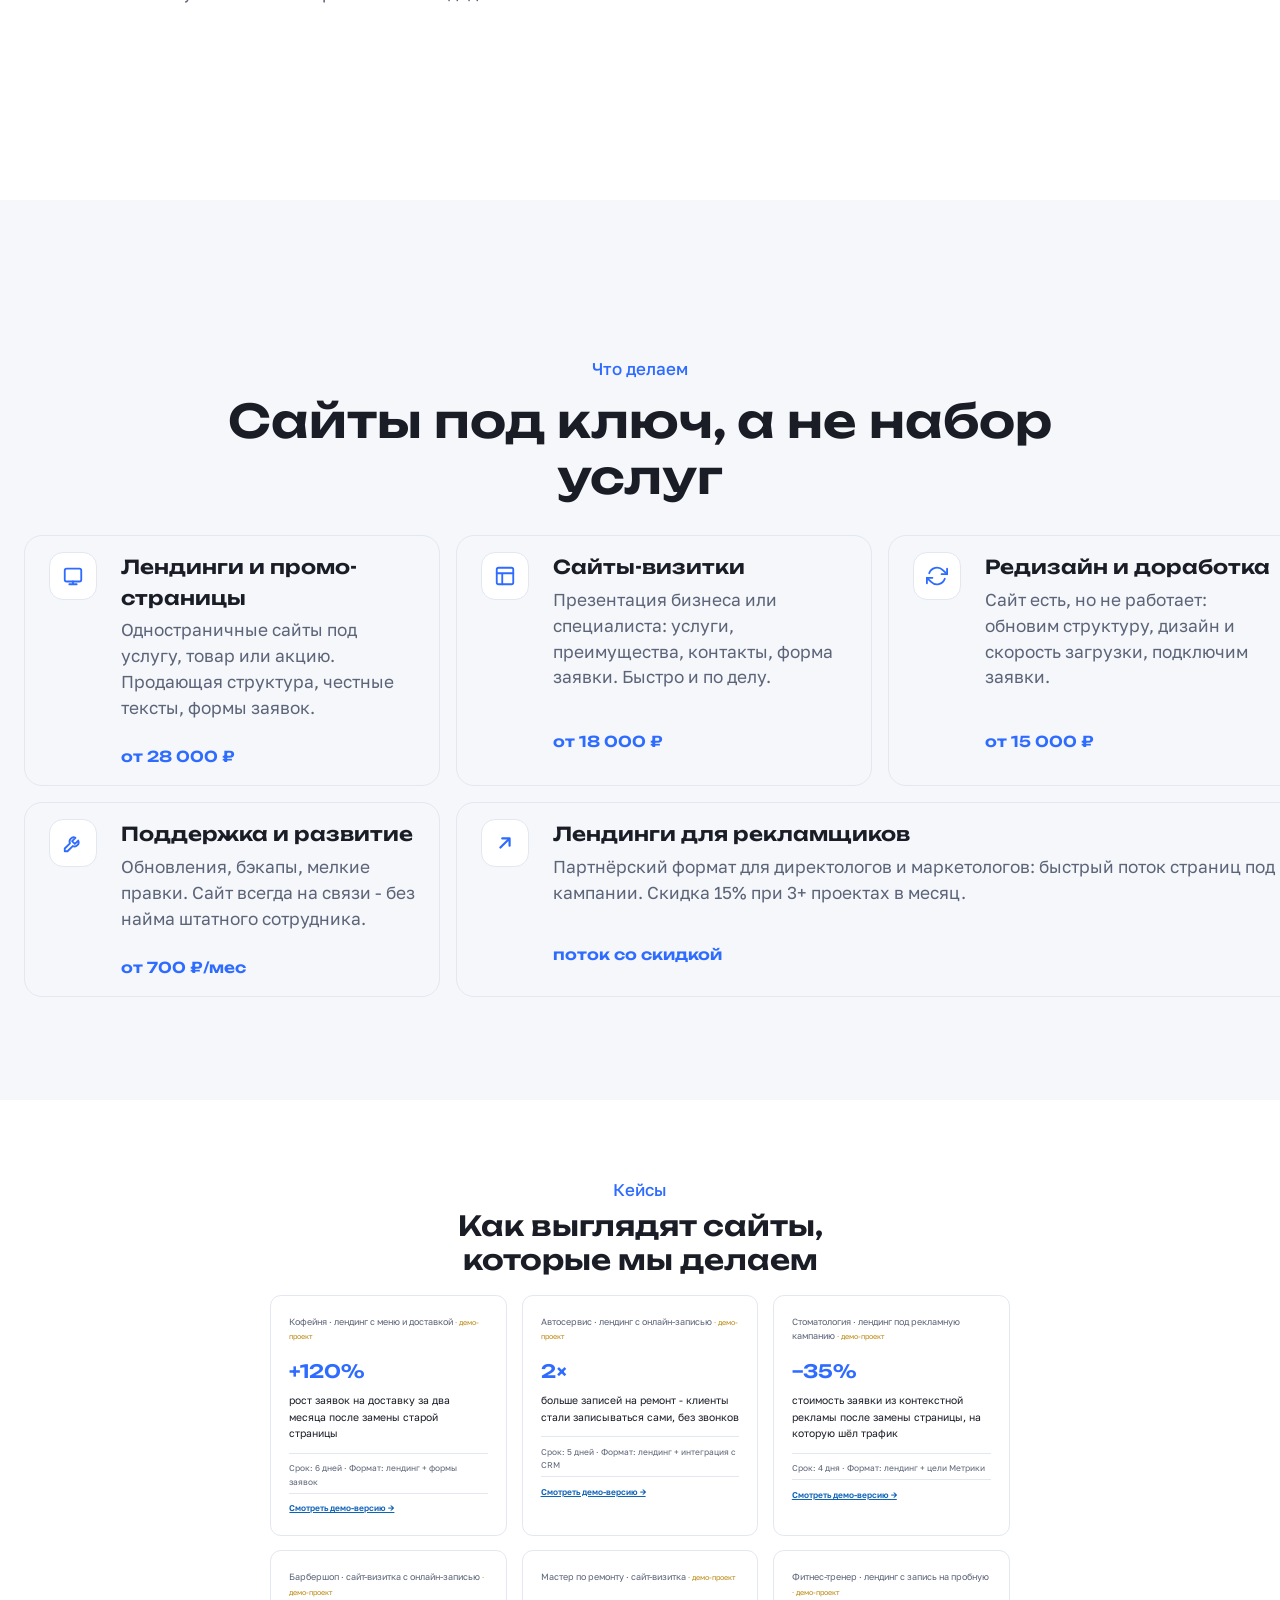
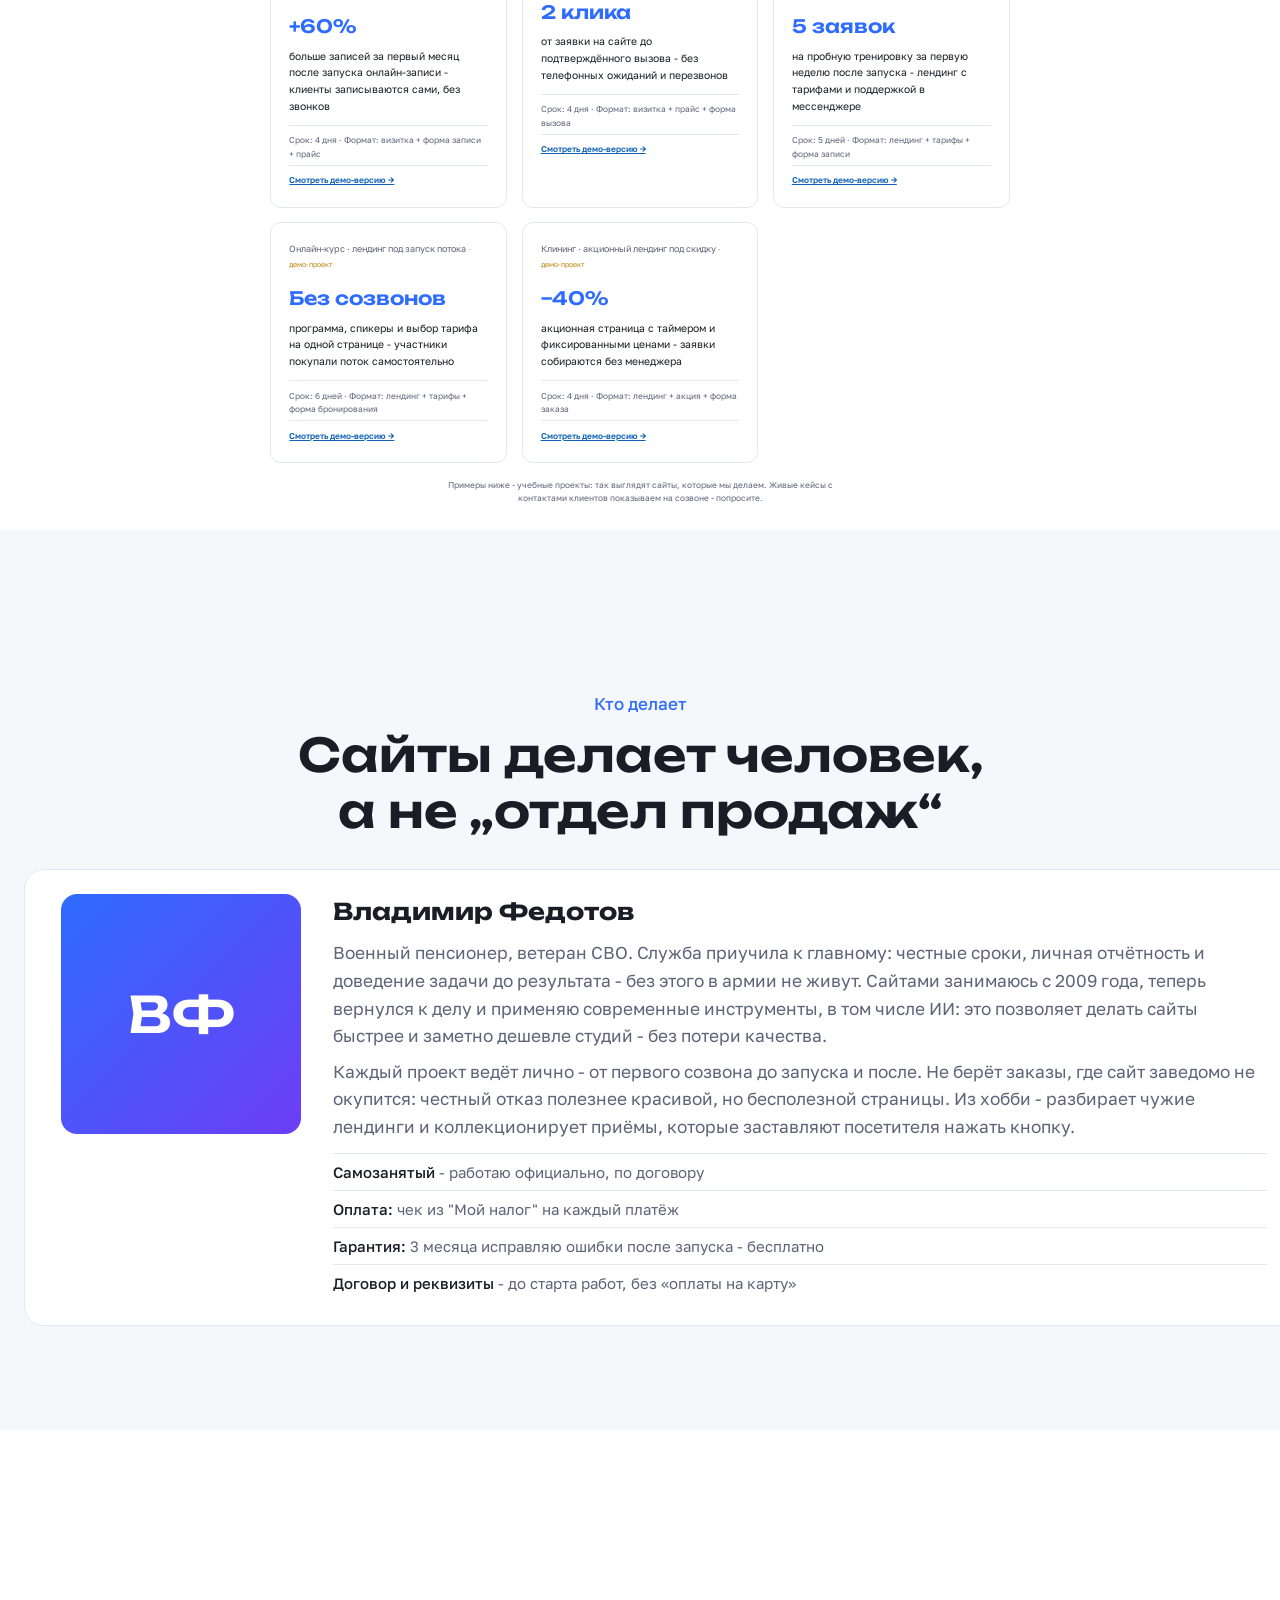
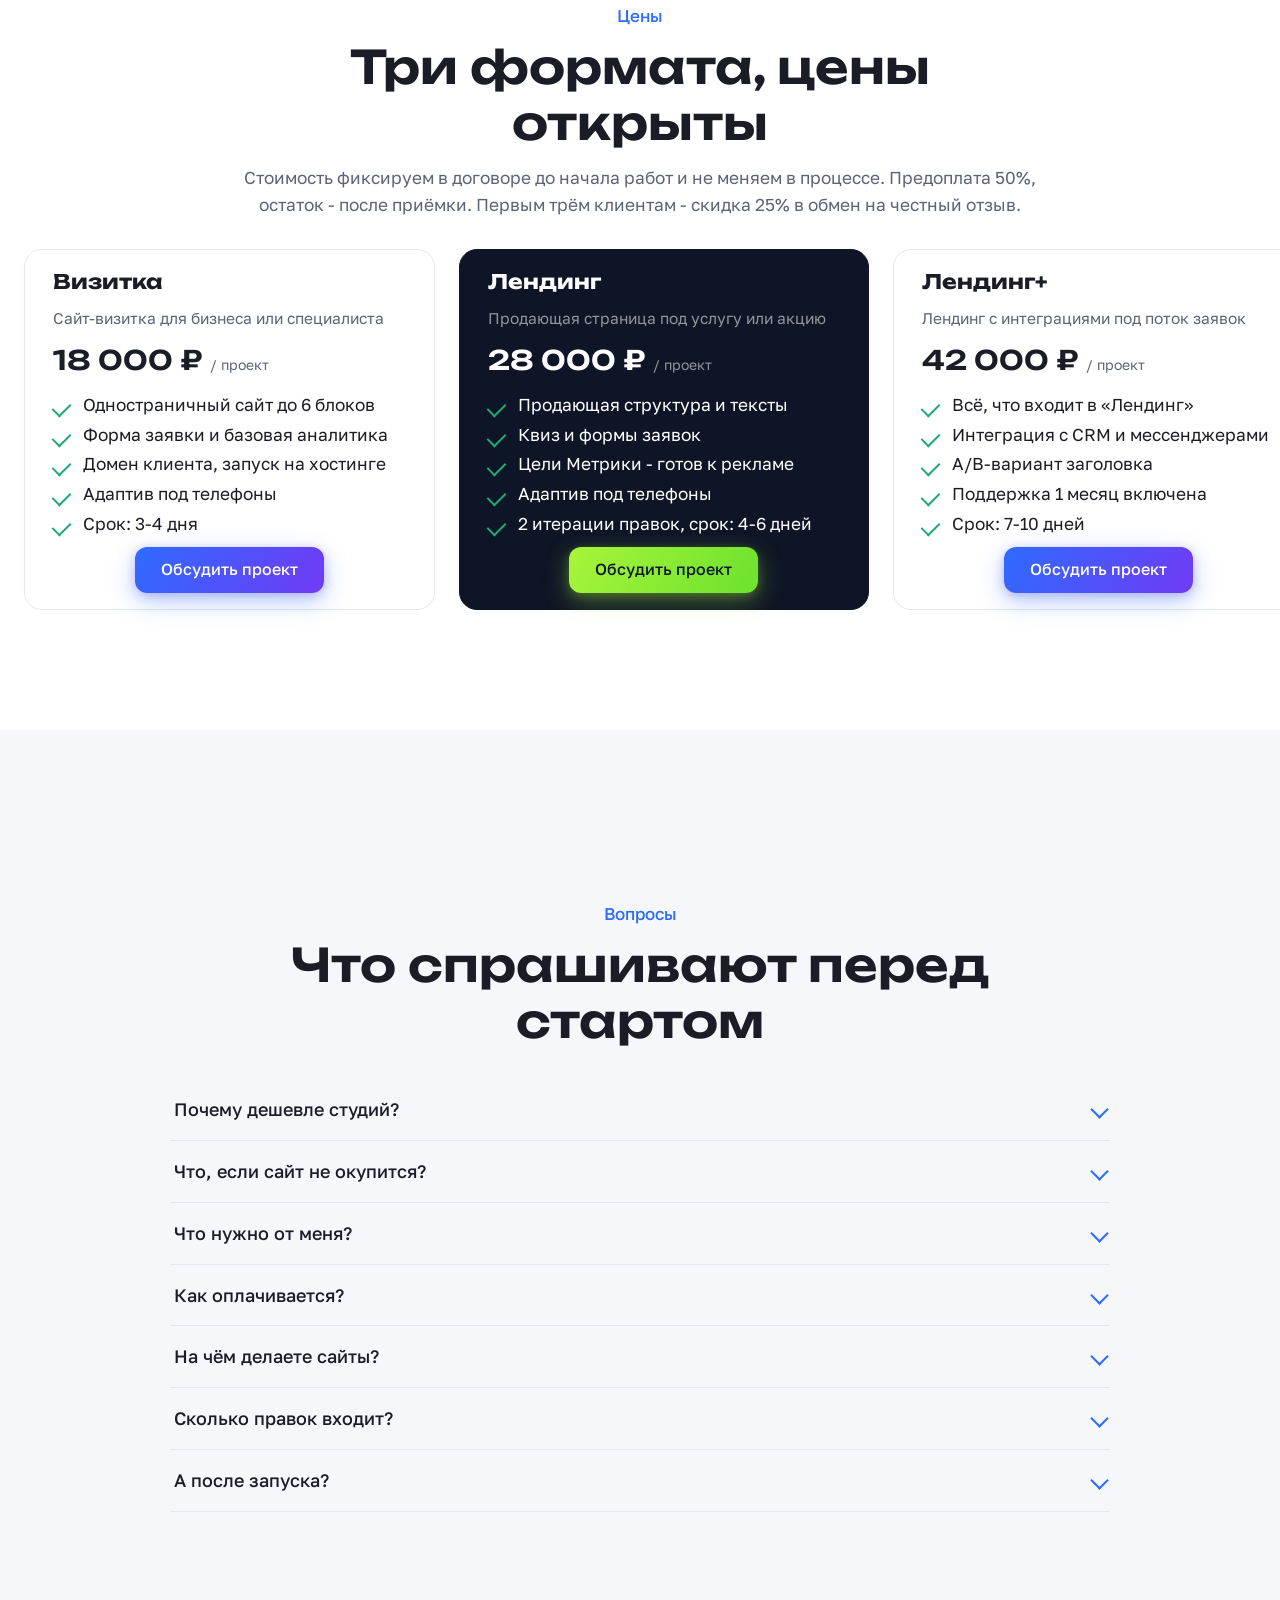
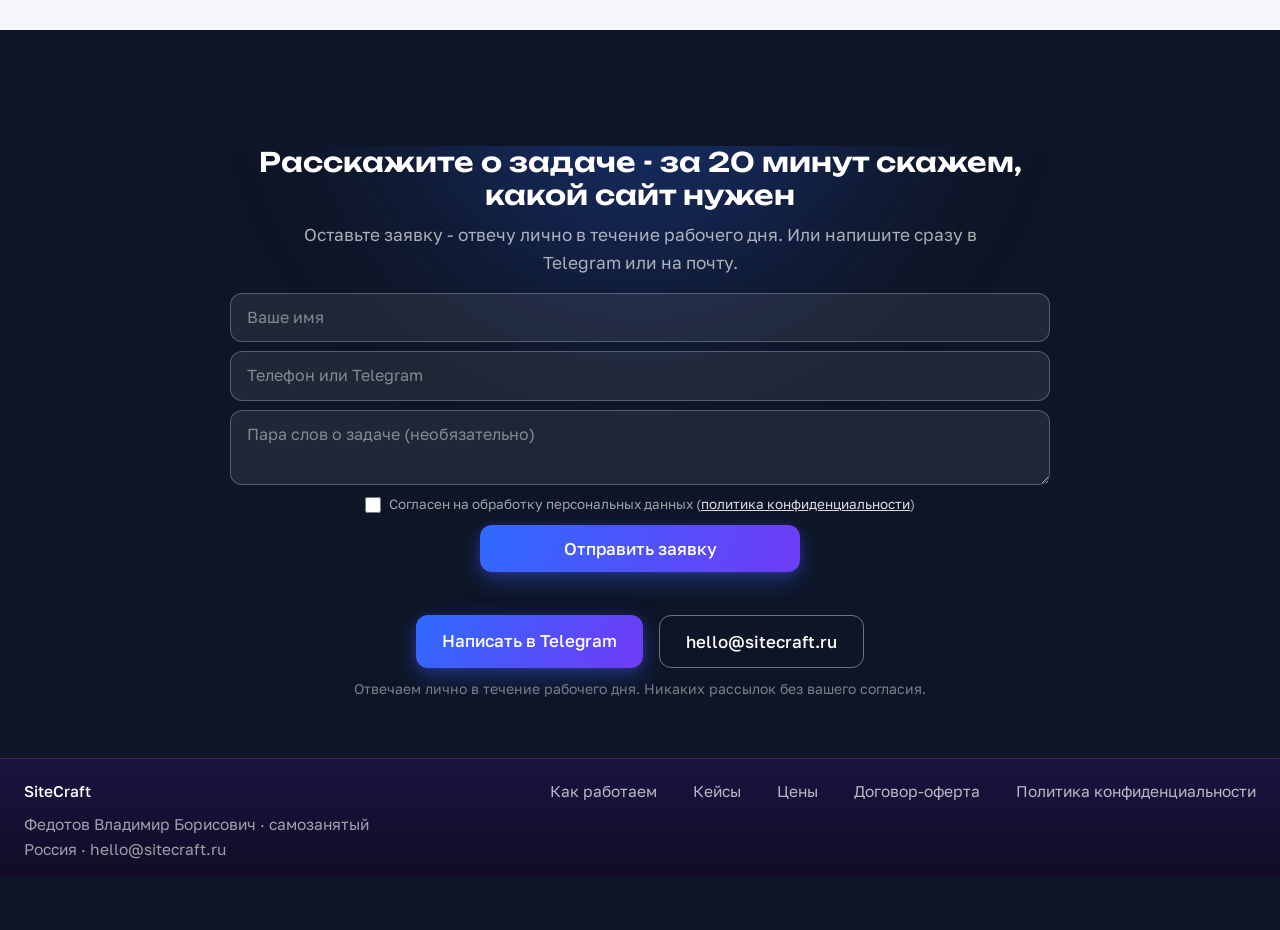
==== commit bd9dfea5: "Критичные правки по рецензиям: H1 с оффером, метатеги canonical/OG + og-image, robots.txt и sitemap," ====
--- a/index.html
+++ b/index.html
@@ -3,16 +3,21 @@
 <head>
 <meta charset="UTF-8">
 <meta name="viewport" content="width=device-width, initial-scale=1.0">
-<title>SiteCraft - создание сайтов для малого и среднего бизнеса</title>
+<title>Создание сайтов для малого бизнеса за 3–10 дней | SiteCraft</title>
 <meta name="description" content="Создаю сайты-визитки и лендинги для малого бизнеса: от 18 000 ₽, 3–10 дней, договор, чек самозанятого.">
-<meta property="og:title" content="SiteCraft - сайты, которые работают на ваш бизнес">
-<meta property="og:description" content="Сайты-визитки и лендинги под ключ. Цены открыты: от 18 000 ₽, договор, гарантия условиями.">
+<link rel="canonical" href="https://fedotov1963-ux.github.io/SiteCraft/">
+<meta property="og:title" content="Сайт с заявками за 4–6 дней — от 18 000 ₽ | SiteCraft">
+<meta property="og:description" content="Сайты-визитки и лендинги для малого бизнеса. Цены открыты: от 18 000 ₽, договор, гарантия условиями.">
 <meta property="og:type" content="website">
+<meta property="og:url" content="https://fedotov1963-ux.github.io/SiteCraft/">
+<meta property="og:image" content="https://fedotov1963-ux.github.io/SiteCraft/assets/og-image.png">
+<meta property="og:locale" content="ru_RU">
+<meta property="og:site_name" content="SiteCraft">
 <link rel="icon" href="data:image/svg+xml,%3Csvg xmlns='http://www.w3.org/2000/svg' viewBox='0 0 32 32'%3E%3Crect width='32' height='32' rx='9' fill='%232E6BFF'/%3E%3Cpath d='M18 5 L9 18 h6 l-3 9 L23 13 h-7 l3 -8 z' fill='white'/%3E%3C/svg%3E">
 <link rel="preconnect" href="https://fonts.googleapis.com">
 <link rel="preconnect" href="https://fonts.gstatic.com" crossorigin>
 <link href="https://fonts.googleapis.com/css2?family=Golos+Text:wght@400;500;700&family=Unbounded:wght@500;600&display=swap" rel="stylesheet">
-<link rel="stylesheet" href="css/style.css?v=27">
+<link rel="stylesheet" href="css/style.css?v=28">
 </head>
 <body>
 
@@ -52,13 +57,13 @@
   <div class="orb orb-2" aria-hidden="true"></div>
   <div class="hero-inner">
     <div class="hero-top">
-      <h1>Сайт, который работает<br><span class="grad-text">на ваш бизнес</span></h1>
-      <p class="sub">Сайты-визитки и лендинги для малого бизнеса, которые приводят заявки. Смета и сроки фиксируем в договоре - и не меняем в процессе.</p>
+      <h1>Сайт с заявками за 4–6 дней<br><span class="grad-text">от 18 000 ₽ по договору</span></h1>
+      <p class="sub">Сайты-визитки и лендинги для малого бизнеса. Смета и сроки фиксируем в договоре до начала работ - и не меняем в процессе.</p>
     </div>
     <div class="calc-wrap">
     <div class="calc">
       <div class="calc-input">
-        <h3>Примерная стоимость вашего сайта</h3>
+        <h3>Посчитайте свой сайт за 20 секунд</h3>
         <div class="stepper-row">
           <span class="lbl">Тип сайта</span>
           <div class="stepper">
@@ -75,7 +80,7 @@
             <button type="button" data-target="opts" data-dir="1" aria-label="Больше опций">+</button>
           </div>
         </div>
-        <p class="hint">Опции: продающие тексты, квиз, интеграция с CRM и мессенджерами, SEO-настройка. Каждая +4 000 ₽ к бюджету и +1 день к сроку.</p>
+        <p class="hint">Опции: тексты с глубокой проработкой ниши, квиз, интеграция с CRM и мессенджерами, SEO-настройка. Каждая +4 000 ₽ к бюджету и +1 день к сроку.</p>
       </div>
       <div class="calc-out">
         <div class="lbl">Оценка бюджета</div>
@@ -83,7 +88,7 @@
         <div class="lbl">Примерный срок</div>
         <div class="big" id="termOut">5 <small>дней</small></div>
         <p class="note">Точную смету фиксируем в договоре до начала работ - она не меняется в процессе.</p>
-        <a class="btn btn-primary" href="#pricing" id="calcCta">Смотреть, что входит</a>
+        <a class="btn btn-primary" href="#pricing" id="calcCta">Что входит в эту цену →</a>
       </div>
     </div>
     </div>
@@ -175,7 +180,7 @@
   <div class="container">
     <div class="section-head">
       <p class="section-label">Кейсы</p>
-      <h2>Типовые проекты и их результаты</h2>
+      <h2>Как выглядят сайты, которые мы делаем</h2>
     </div>
     <div class="cases">
       <div class="case reveal">
@@ -183,59 +188,59 @@
         <div class="metric">+120%</div>
         <p class="what">рост заявок на доставку за два месяца после замены старой страницы</p>
         <p class="term">Срок: 6 дней · Формат: лендинг + формы заявок</p>
-        <p class="term" style="margin-top:6px"><a href="cases/coffee.html" target="_blank" style="color:#0e63b8;font-weight:600">Смотреть демо-версию →</a></p>
+        <p class="term" style="margin-top:6px"><a href="cases/coffee.html" target="_blank" rel="noopener" style="color:#0e63b8;font-weight:600">Смотреть демо-версию →</a></p>
       </div>
       <div class="case reveal">
         <p class="who">Автосервис · лендинг с онлайн-записью <span style="color:#b8860b;font-size:12px">· демо-проект</span></p>
         <div class="metric">2×</div>
         <p class="what">больше записей на ремонт - клиенты стали записываться сами, без звонков</p>
         <p class="term">Срок: 5 дней · Формат: лендинг + интеграция с CRM</p>
-        <p class="term" style="margin-top:6px"><a href="cases/autoservice.html" target="_blank" style="color:#0e63b8;font-weight:600">Смотреть демо-версию →</a></p>
+        <p class="term" style="margin-top:6px"><a href="cases/autoservice.html" target="_blank" rel="noopener" style="color:#0e63b8;font-weight:600">Смотреть демо-версию →</a></p>
       </div>
       <div class="case reveal">
         <p class="who">Стоматология · лендинг под рекламную кампанию <span style="color:#b8860b;font-size:12px">· демо-проект</span></p>
         <div class="metric">−35%</div>
         <p class="what">стоимость заявки из контекстной рекламы после замены страницы, на которую шёл трафик</p>
         <p class="term">Срок: 4 дня · Формат: лендинг + цели Метрики</p>
-        <p class="term" style="margin-top:6px"><a href="cases/dentistry.html" target="_blank" style="color:#0e63b8;font-weight:600">Смотреть демо-версию →</a></p>
+        <p class="term" style="margin-top:6px"><a href="cases/dentistry.html" target="_blank" rel="noopener" style="color:#0e63b8;font-weight:600">Смотреть демо-версию →</a></p>
       </div>
       <div class="case reveal">
         <p class="who">Барбершоп · сайт-визитка с онлайн-записью <span style="color:#b8860b;font-size:12px">· демо-проект</span></p>
-        <div class="metric">24/7</div>
-        <p class="what">онлайн-запись на сайте: клиенты записываются сами - без звонков и сообщений в соцсетях</p>
+        <div class="metric">+60%</div>
+        <p class="what">больше записей за первый месяц после запуска онлайн-записи - клиенты записываются сами, без звонков</p>
         <p class="term">Срок: 4 дня · Формат: визитка + форма записи + прайс</p>
-        <p class="term" style="margin-top:6px"><a href="cases/barbershop.html" target="_blank" style="color:#0e63b8;font-weight:600">Смотреть демо-версию →</a></p>
+        <p class="term" style="margin-top:6px"><a href="cases/barbershop.html" target="_blank" rel="noopener" style="color:#0e63b8;font-weight:600">Смотреть демо-версию →</a></p>
       </div>
       <div class="case reveal">
         <p class="who">Мастер по ремонту · сайт-визитка <span style="color:#b8860b;font-size:12px">· демо-проект</span></p>
         <div class="metric">2 клика</div>
         <p class="what">от заявки на сайте до подтверждённого вызова - без телефонных ожиданий и перезвонов</p>
         <p class="term">Срок: 4 дня · Формат: визитка + прайс + форма вызова</p>
-        <p class="term" style="margin-top:6px"><a href="cases/repair.html" target="_blank" style="color:#0e63b8;font-weight:600">Смотреть демо-версию →</a></p>
+        <p class="term" style="margin-top:6px"><a href="cases/repair.html" target="_blank" rel="noopener" style="color:#0e63b8;font-weight:600">Смотреть демо-версию →</a></p>
       </div>
       <div class="case reveal">
         <p class="who">Фитнес-тренер · лендинг с запись на пробную <span style="color:#b8860b;font-size:12px">· демо-проект</span></p>
-        <div class="metric">7 дней</div>
-        <p class="what">поддержка в мессенджере продаваемая через одну страницу - заявки на пробную тренировку</p>
+        <div class="metric">5 заявок</div>
+        <p class="what">на пробную тренировку за первую неделю после запуска - лендинг с тарифами и поддержкой в мессенджере</p>
         <p class="term">Срок: 5 дней · Формат: лендинг + тарифы + форма записи</p>
-        <p class="term" style="margin-top:6px"><a href="cases/fitness.html" target="_blank" style="color:#0e63b8;font-weight:600">Смотреть демо-версию →</a></p>
+        <p class="term" style="margin-top:6px"><a href="cases/fitness.html" target="_blank" rel="noopener" style="color:#0e63b8;font-weight:600">Смотреть демо-версию →</a></p>
       </div>
       <div class="case reveal">
         <p class="who">Онлайн-курс · лендинг под запуск потока <span style="color:#b8860b;font-size:12px">· демо-проект</span></p>
-        <div class="metric">3 тарифа</div>
-        <p class="what">лендинг с программой, спикерами и выбором тарифа - продаёт курс без участия менеджера</p>
+        <div class="metric">Без созвонов</div>
+        <p class="what">программа, спикеры и выбор тарифа на одной странице - участники покупали поток самостоятельно</p>
         <p class="term">Срок: 6 дней · Формат: лендинг + тарифы + форма бронирования</p>
-        <p class="term" style="margin-top:6px"><a href="cases/course.html" target="_blank" style="color:#0e63b8;font-weight:600">Смотреть демо-версию →</a></p>
+        <p class="term" style="margin-top:6px"><a href="cases/course.html" target="_blank" rel="noopener" style="color:#0e63b8;font-weight:600">Смотреть демо-версию →</a></p>
       </div>
       <div class="case reveal">
         <p class="who">Клининг · акционный лендинг под скидку <span style="color:#b8860b;font-size:12px">· демо-проект</span></p>
         <div class="metric">−40%</div>
         <p class="what">акционная страница с таймером и фиксированными ценами - заявки собираются без менеджера</p>
         <p class="term">Срок: 4 дня · Формат: лендинг + акция + форма заказа</p>
-        <p class="term" style="margin-top:6px"><a href="cases/promo.html" target="_blank" style="color:#0e63b8;font-weight:600">Смотреть демо-версию →</a></p>
-      </div>
-    </div>
-    <p class="cases-note">Кейсы обезличены по просьбам клиентов. Карточки с пометкой «демо-проект» - примеры для оценки качества. На встрече показываем живые проекты и даём контакты для рекомендаций лично.</p>
+        <p class="term" style="margin-top:6px"><a href="cases/promo.html" target="_blank" rel="noopener" style="color:#0e63b8;font-weight:600">Смотреть демо-версию →</a></p>
+      </div>
+    </div>
+    <p class="cases-note">Примеры ниже - учебные проекты: так выглядят сайты, которые мы делаем. Живые кейсы с контактами клиентов показываем на созвоне - попросите.</p>
   </div>
 </section>
 
@@ -244,7 +249,7 @@
   <div class="container">
     <div class="section-head">
       <p class="section-label">Кто делает</p>
-      <h2>Сайты делает человек,<br>а не "отдел продаж"</h2>
+      <h2>Сайты делает человек,<br>а не „отдел продаж“</h2>
     </div>
     <div class="author-box reveal">
       <div class="author-photo" aria-hidden="true">ВФ</div>
@@ -324,8 +329,12 @@
     </div>
     <div class="faq">
       <details class="reveal">
-        <summary>Какие сроки?</summary>
-        <p>Сайт-визитка - 3-4 дня, лендинг - 4-6 дней, лендинг с интеграциями - 7-10 дней. Срок фиксируем в договоре. Срочный запуск за 48 часов - +50% к стоимости.</p>
+        <summary>Почему дешевле студий?</summary>
+        <p>Работаю один и использую ИИ как инструмент ускорения - черновики, вёрстку, тесты. Структуру, тексты и приёмку делаю сам. Поэтому 18 000 ₽ вместо 80 000 ₽, а ответственность - личная, как у студии.</p>
+      </details>
+      <details class="reveal">
+        <summary>Что, если сайт не окупится?</summary>
+        <p>Скажу честно до договора, если ниша не тянет сайт, - лучше сэкономите 18 000 ₽. Если берусь за проект, значит, считаю, что он окупится.</p>
       </details>
       <details class="reveal">
         <summary>Что нужно от меня?</summary>
@@ -363,7 +372,7 @@
       <input type="hidden" name="_template" value="table">
       <input type="hidden" name="_captcha" value="false">
       <input type="text" name="Имя" placeholder="Ваше имя" required>
-      <input type="text" name="Телефон или Telegram" placeholder="Телефон или Telegram" required>
+      <input type="tel" name="Телефон или Telegram" placeholder="Телефон или Telegram" autocomplete="tel" required>
       <textarea name="Сообщение" placeholder="Пара слов о задаче (необязательно)" rows="2"></textarea>
       <label class="consent">
         <input type="checkbox" required>
@@ -398,6 +407,6 @@
 </footer>
 </div>
 
-<script src="js/main.js?v=10" defer></script>
+<script src="js/main.js?v=12" defer></script>
 </body>
 </html>
--- a/css/style.css
+++ b/css/style.css
@@ -545,7 +545,7 @@
   .final h2 + p { margin: 0 auto 16px; }
   .final p { font-size: var(--txt); }
   .final form { gap: 8px; margin-bottom: 14px; }
-  .final input[type="text"], .final textarea { padding: 10px 14px; font-size: 14px; }
+  .final input[type="text"], .final input[type="tel"], .final textarea { padding: 10px 14px; font-size: 14px; }
   .final form .btn { padding: 10px; min-width: 200px; }
   .final .actions { gap: 10px; margin-bottom: 0; }
   .final .fine { margin-top: 12px; font-size: 12.5px; }
@@ -667,7 +667,7 @@
 
 /* Форма заявки в финальном блоке */
 .final form { max-width: 520px; margin: 0 auto 30px; display: flex; flex-direction: column; gap: 12px; }
-.final input[type="text"], .final input[type="email"], .final textarea {
+.final input[type="text"], .final input[type="tel"], .final input[type="email"], .final textarea {
   width: 100%; background: rgba(255,255,255,.08);
   border: 1.5px solid rgba(255,255,255,.25); border-radius: 12px;
   color: var(--white); font: inherit; font-size: 15px;
@@ -751,7 +751,7 @@
   .final h2 { font-size: 18px; margin-bottom: 8px; }
   .final h2 + p { margin: 0 auto 10px; }
   .final form { gap: 7px; margin-bottom: 10px; }
-  .final input[type="text"], .final textarea { padding: 8px 14px; font-size: 13.5px; }
+  .final input[type="text"], .final input[type="tel"], .final textarea { padding: 8px 14px; font-size: 13.5px; }
   .final .consent { font-size: 11.5px; }
   .final form .btn { padding: 9px; min-width: 180px; font-size: 13.5px; }
   .final .actions { gap: 8px; }
@@ -762,7 +762,7 @@
 /* ---------- Компьютер: форма обратной связи крупная и широкая ---------- */
 @media (min-width: 901px) {
   .final form { max-width: 820px; }
-  .final input[type="text"], .final input[type="email"], .final textarea { font-size: 18px; padding: 15px 20px; }
+  .final input[type="text"], .final input[type="tel"], .final input[type="email"], .final textarea { font-size: 18px; padding: 15px 20px; }
   .final .consent { font-size: 15px; }
   .final .fine { font-size: 16px; }
   .final form .btn { min-width: 360px; font-size: 18px; padding: 17px 34px; }
@@ -776,7 +776,7 @@
   .tail .final h2 { font-size: clamp(22px, 2.1vw, 32px); margin-bottom: 10px; }
   .tail .final h2 + p { margin-bottom: 16px; }
   .tail .final form { gap: 9px; margin-bottom: 14px; }
-  .tail .final input[type="text"], .tail .final input[type="email"], .tail .final textarea { padding: 11px 16px; font-size: 16px; }
+  .tail .final input[type="text"], .tail .final input[type="tel"], .tail .final input[type="email"], .tail .final textarea { padding: 11px 16px; font-size: 16px; }
   .tail .final .consent { font-size: 13.5px; }
   .tail .final form .btn { padding: 13px 28px; min-width: 320px; font-size: 17px; }
   .tail .final .actions .btn { padding: 12px 26px; font-size: 17px; }
